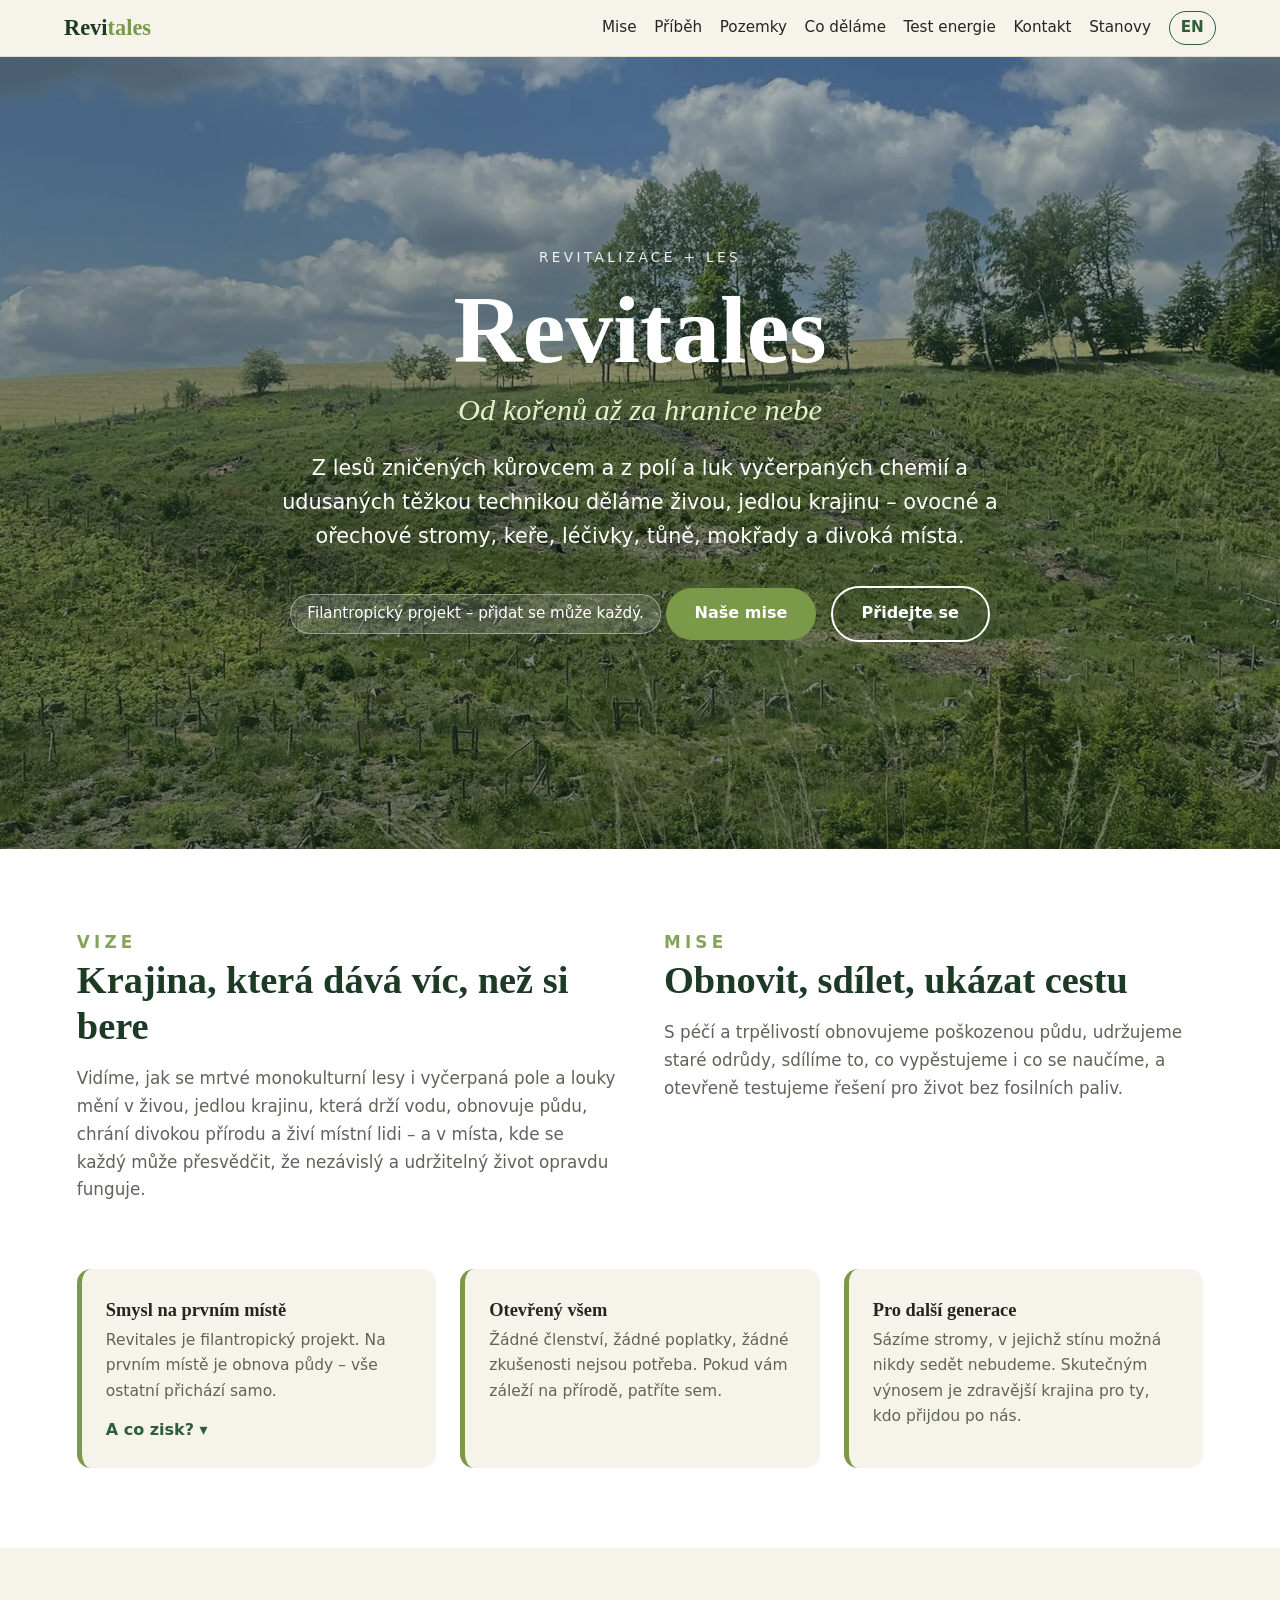
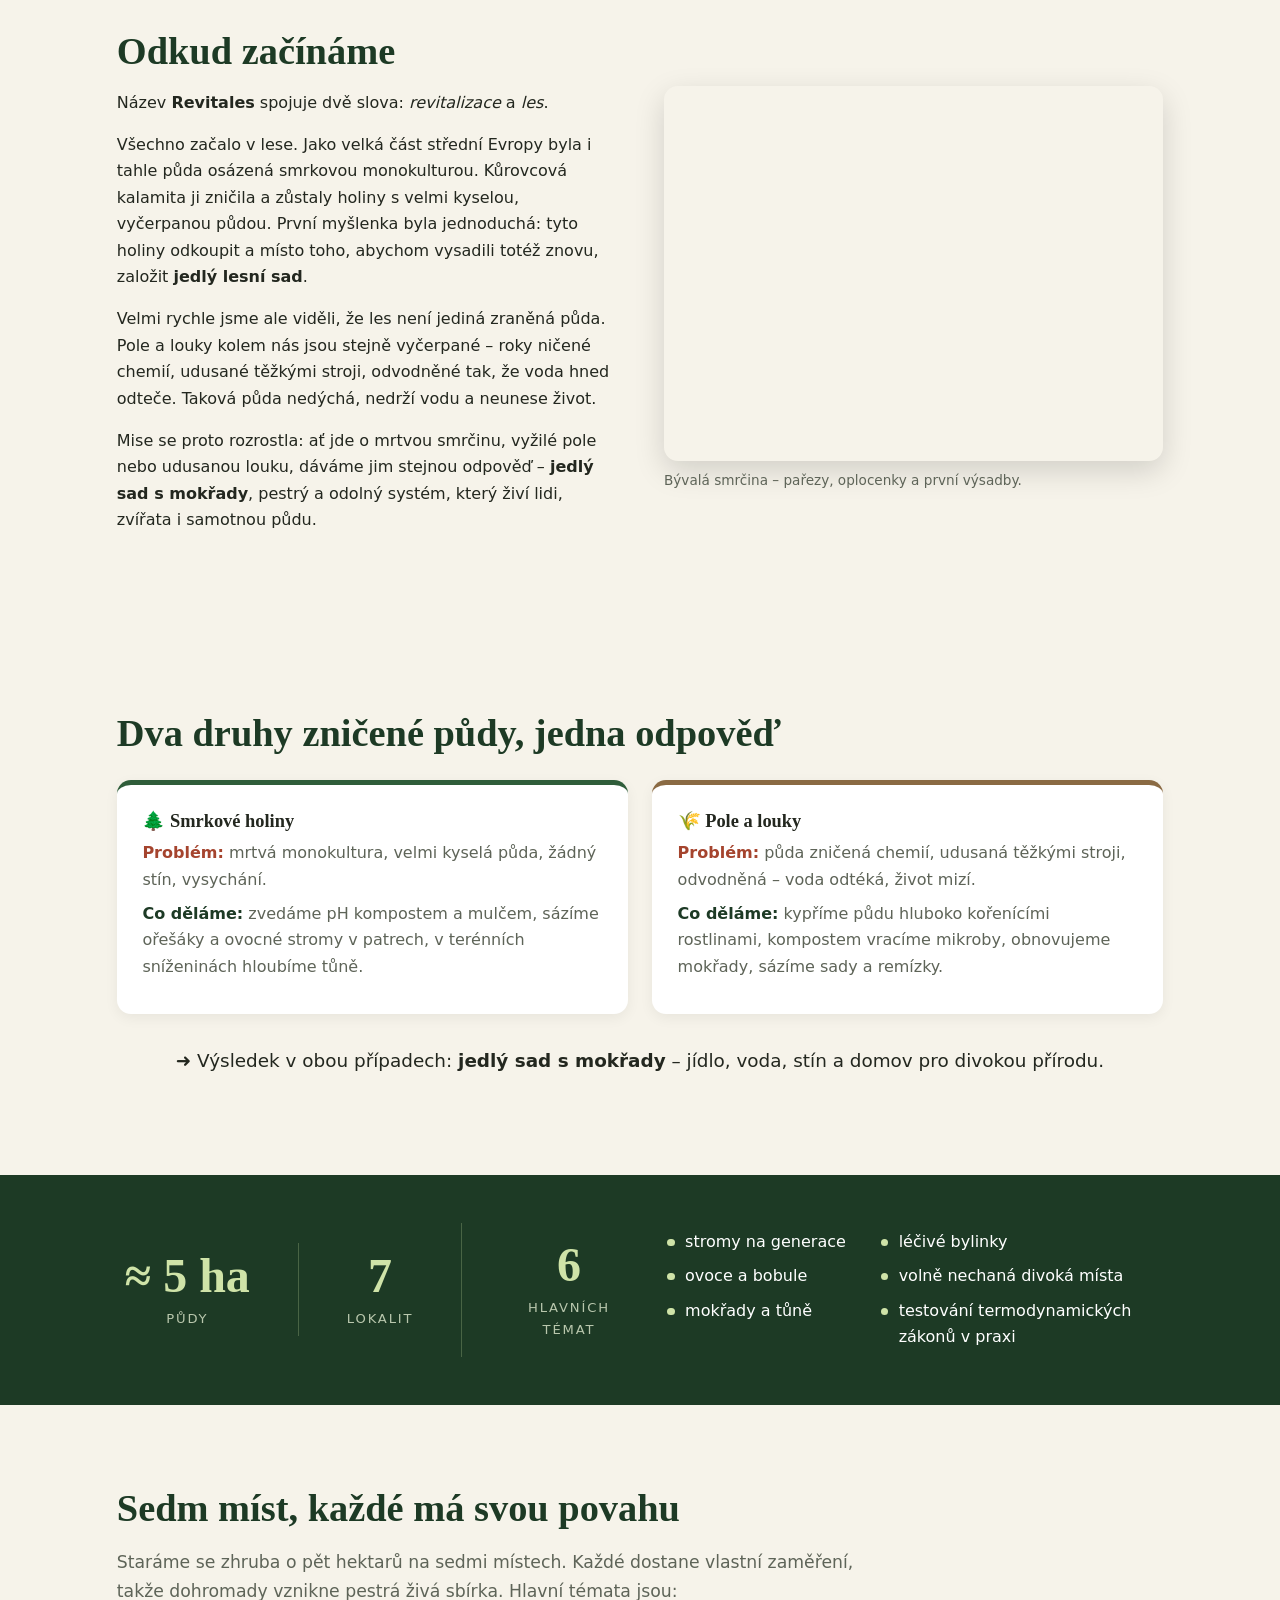
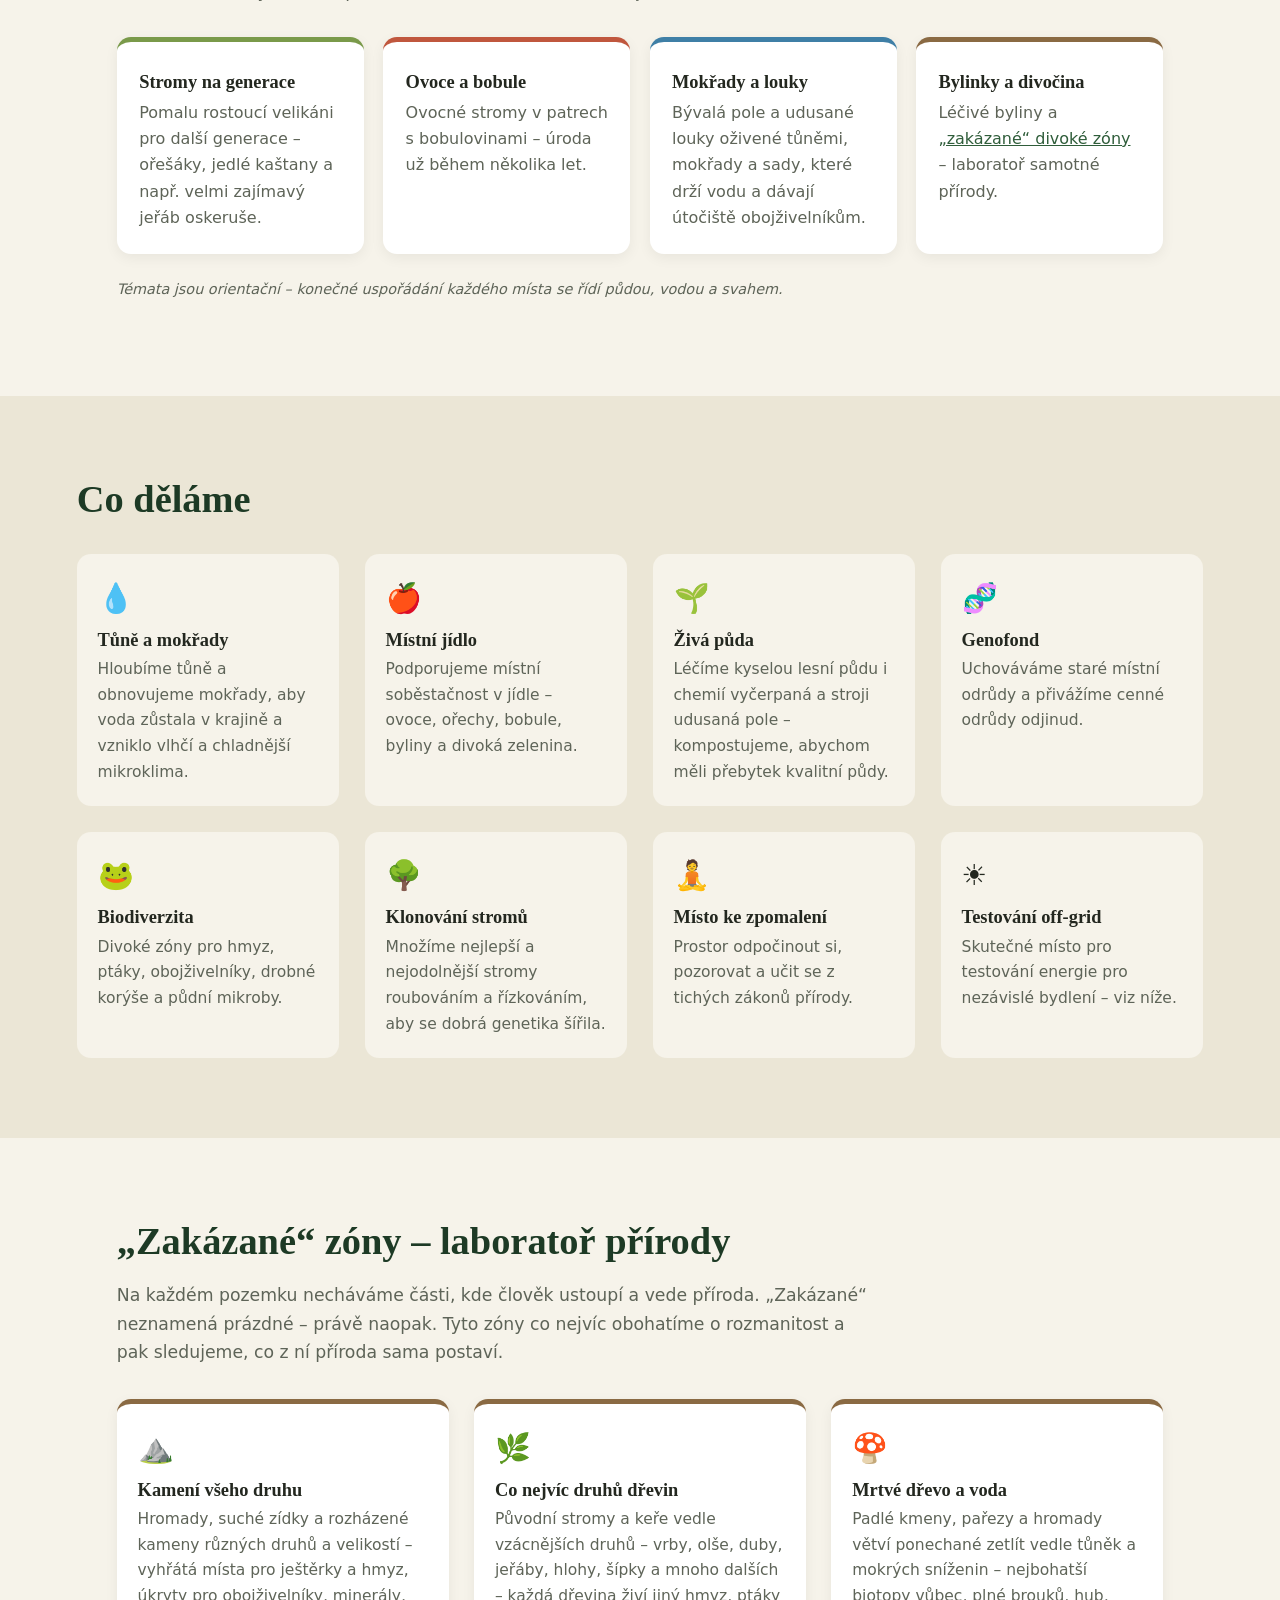
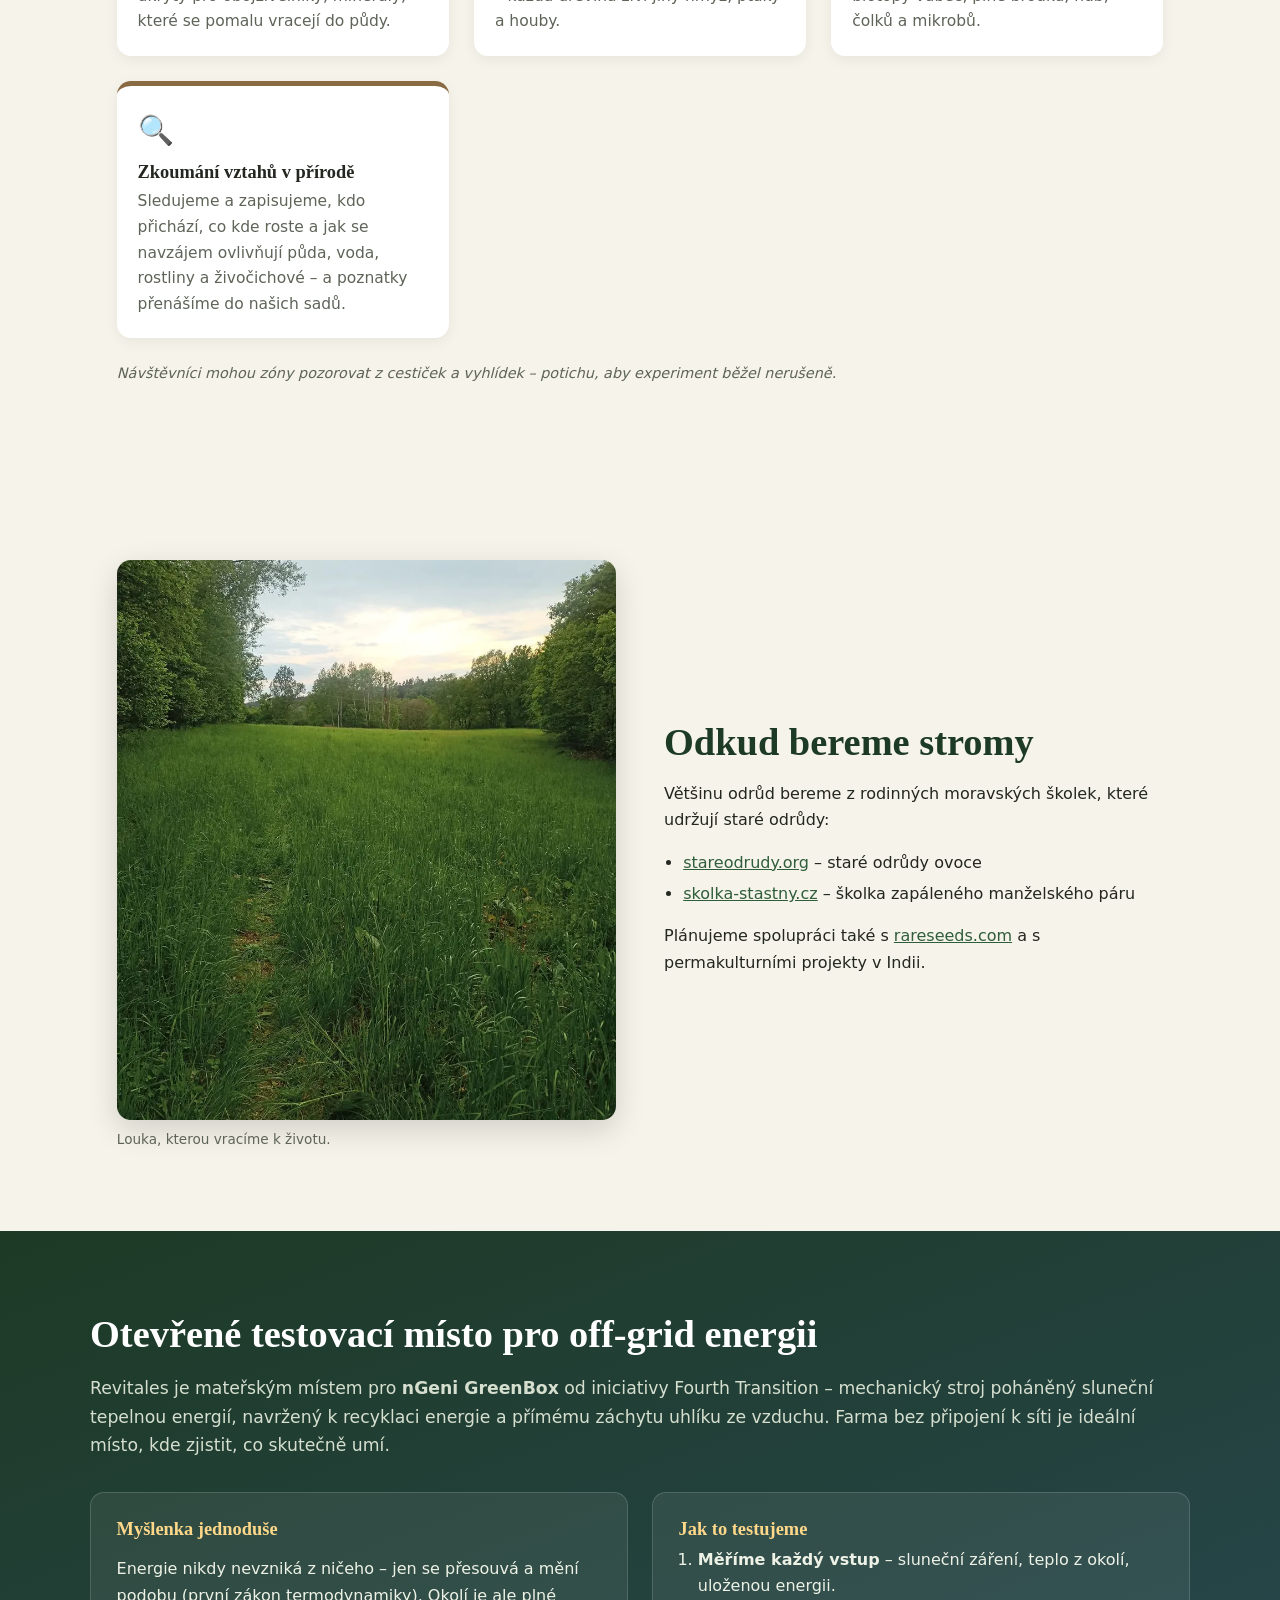
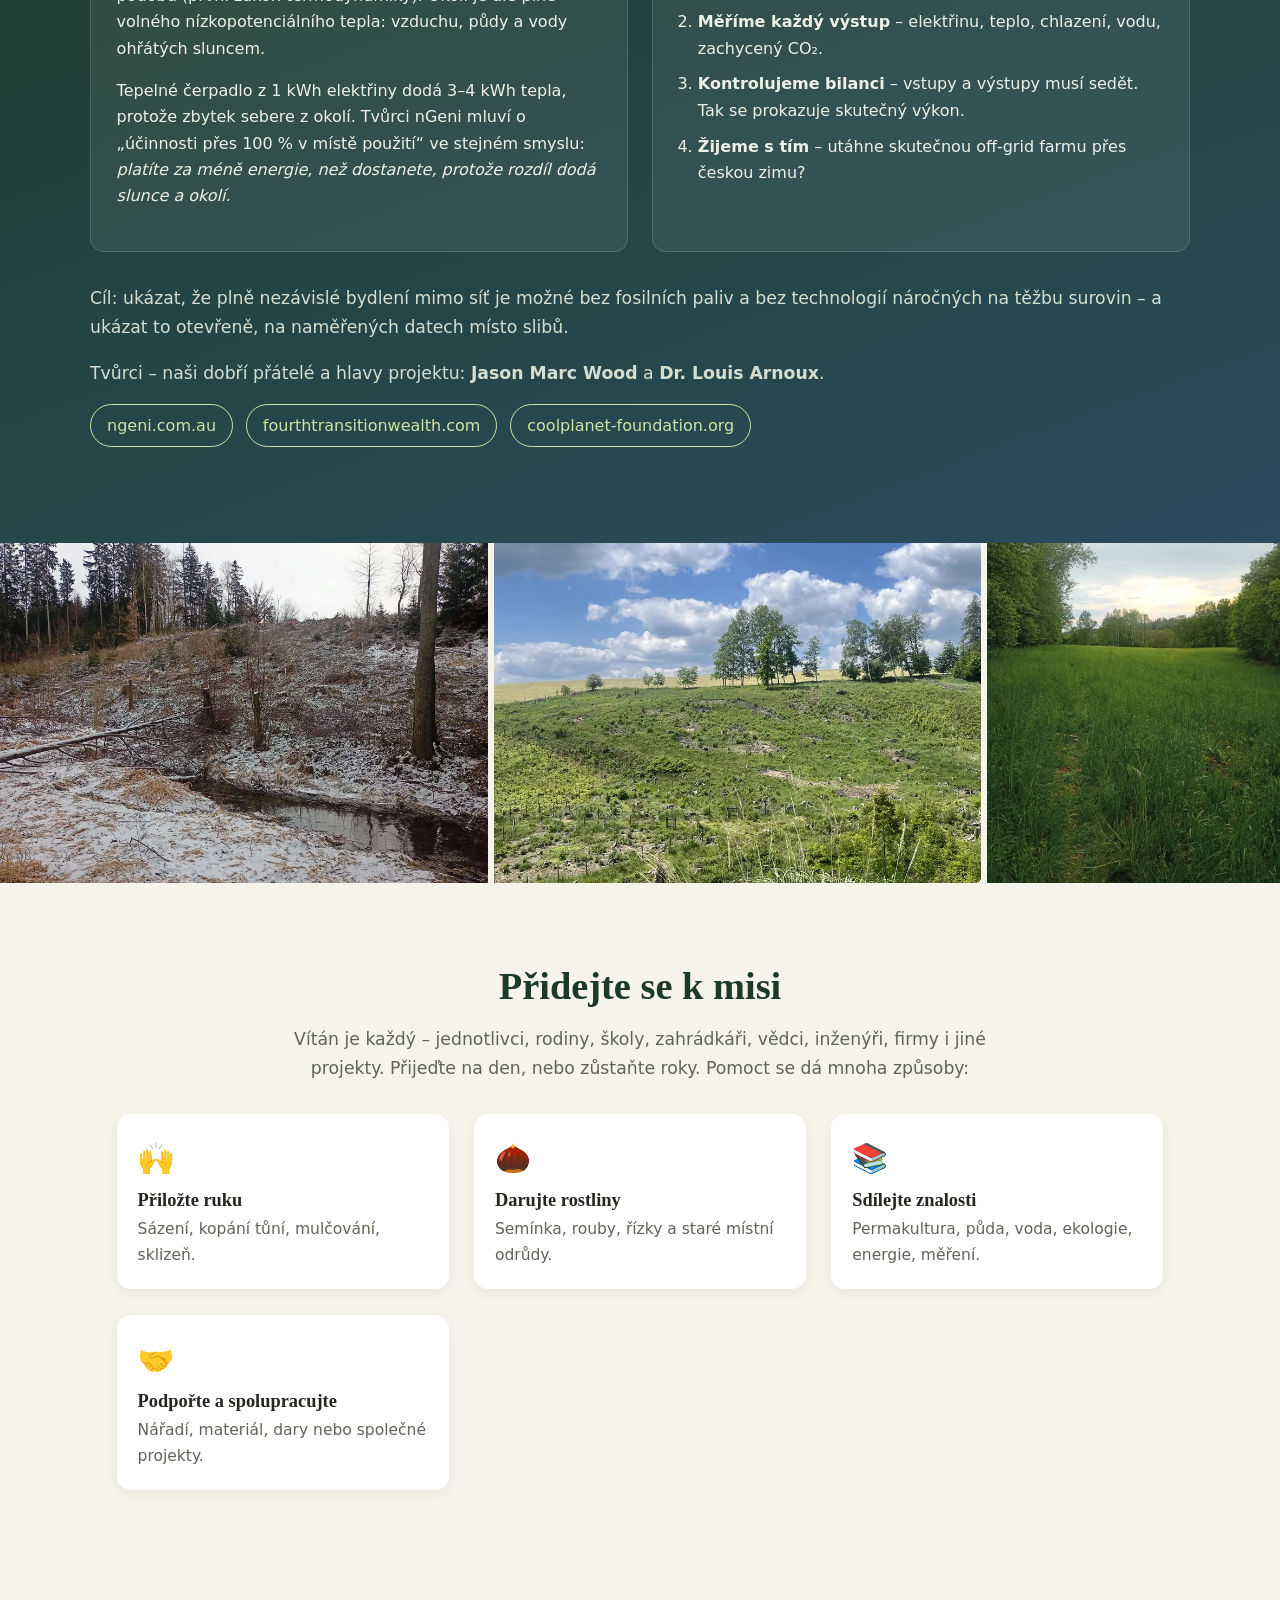
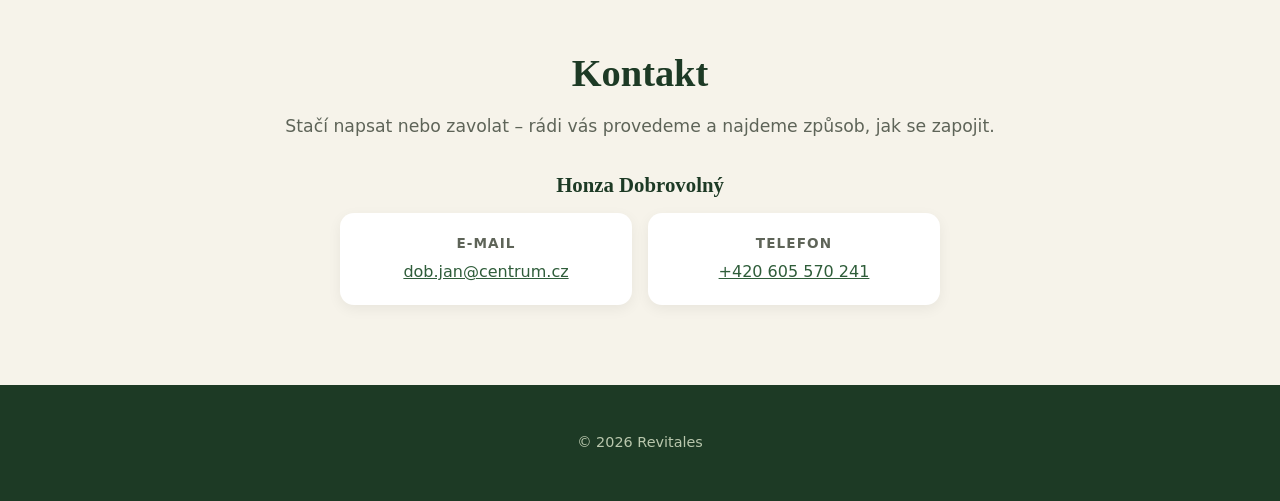
==== index.html @ 7eda961d "Facebook preview: title without 'a sad', new share image with logo, kicker, name and slogan Co-Autho" ====
<!DOCTYPE html>
<html lang="cs">
<head>
  <meta charset="utf-8">
  <meta name="viewport" content="width=device-width, initial-scale=1">
  <title>Revitales – jedlý les a sad s mokřady místo kůrovcových holin</title>
  <meta name="description" content="Filantropický projekt Revitales mění kůrovcové holiny a vyčerpaná pole v jedlý les: ovocné a ořechové stromy, tůně, mokřady a divoká příroda. Přidejte se.">
  <link rel="canonical" href="https://revitales.cz/">
  <link rel="alternate" hreflang="cs" href="https://revitales.cz/">
  <link rel="alternate" hreflang="en" href="https://revitales.cz/en/">
  <link rel="alternate" hreflang="x-default" href="https://revitales.cz/">
  <meta name="theme-color" content="#1d3a25">
  <meta name="author" content="Honza Dobrovolný">

  <meta property="og:type" content="website">
  <meta property="og:site_name" content="Revitales">
  <meta property="og:title" content="Revitales – jedlý les s mokřady místo kůrovcových holin">
  <meta property="og:description" content="Filantropický projekt Revitales mění kůrovcové holiny a vyčerpaná pole v jedlý les: ovocné a ořechové stromy, tůně, mokřady a divoká příroda. Přidejte se.">
  <meta property="og:url" content="https://revitales.cz/">
  <meta property="og:image" content="https://revitales.cz/images/og-revitales-cs.jpg">
  <meta property="og:image:width" content="1200">
  <meta property="og:image:height" content="630">
  <meta property="og:image:alt" content="Logo ReviTales a nápis Revitalizace + Les, Revitales – Od kořenů až za hranice nebe, na fotce kůrovcové holiny s prvními výsadbami">
  <meta property="og:locale" content="cs_CZ">
  <meta property="og:locale:alternate" content="en_GB">
  <meta name="twitter:card" content="summary_large_image">

  <link rel="icon" href="favicon.ico" sizes="48x48">
  <link rel="icon" href="favicon.svg" type="image/svg+xml">
  <link rel="apple-touch-icon" href="apple-touch-icon.png">
  <link rel="manifest" href="site.webmanifest">
  <link rel="preload" as="image" type="image/webp" href="images/clearcut-slope.webp" media="(min-width: 801px)" fetchpriority="high">
  <link rel="preload" as="image" type="image/webp" href="images/clearcut-slope-900.webp" media="(max-width: 800px)" fetchpriority="high">
  <link rel="stylesheet" href="style.css">
  <script type="application/ld+json">
{
  "@context": "https://schema.org",
  "@graph": [
    {
      "@type": "Organization",
      "@id": "https://revitales.cz/#organization",
      "name": "Revitales",
      "url": "https://revitales.cz/",
      "email": "dob.jan@centrum.cz",
      "telephone": "+420605570241",
      "image": "https://revitales.cz/images/og-revitales.jpg",
      "founder": {
        "@type": "Person",
        "name": "Honza Dobrovolný"
      },
      "areaServed": {
        "@type": "Country",
        "name": "Czechia"
      },
      "slogan": "Od kořenů až za hranice nebe",
      "description": "Filantropický projekt, který mění kůrovcové holiny a chemií vyčerpaná, utužená pole a louky v jedlý les a sady s tůněmi a mokřady na 7 místech o rozloze zhruba 5 ha.",
      "knowsAbout": [
        "jedlý les",
        "lesní zahrada",
        "permakultura",
        "obnova lesa po kůrovci",
        "kůrovcová holina",
        "obnova vyčerpané půdy",
        "tůně a mokřady",
        "zadržování vody v krajině",
        "staré odrůdy ovocných stromů",
        "oskeruše",
        "biodiverzita",
        "udržitelnost",
        "off-grid energie"
      ]
    },
    {
      "@type": "WebSite",
      "@id": "https://revitales.cz/#website",
      "url": "https://revitales.cz/",
      "name": "Revitales",
      "inLanguage": [
        "cs",
        "en"
      ],
      "publisher": {
        "@id": "https://revitales.cz/#organization"
      }
    },
    {
      "@type": "WebPage",
      "@id": "https://revitales.cz/#webpage",
      "url": "https://revitales.cz/",
      "name": "Revitales – jedlý les a sad s mokřady místo kůrovcových holin",
      "description": "Filantropický projekt Revitales mění kůrovcové holiny a vyčerpaná pole v jedlý les: ovocné a ořechové stromy, tůně, mokřady a divoká příroda. Přidejte se.",
      "inLanguage": "cs",
      "isPartOf": {
        "@id": "https://revitales.cz/#website"
      },
      "about": {
        "@id": "https://revitales.cz/#organization"
      },
      "primaryImageOfPage": {
        "@type": "ImageObject",
        "url": "https://revitales.cz/images/og-revitales.jpg",
        "width": 1200,
        "height": 630
      }
    }
  ]
}
  </script>
</head>
<body>

<header class="nav">
  <a href="#top" class="logo">Revi<span>tales</span></a>
  <nav>
    <a href="#mission">Mise</a>
    <a href="#story">Příběh</a>
    <a href="#sites">Pozemky</a>
    <a href="#work">Co děláme</a>
    <a href="#ngeni">Test energie</a>
    <a href="#contact">Kontakt</a>
    <a href="stanovy.html">Stanovy</a>
    <a id="lang" href="en/" hreflang="en" lang="en" title="English version">EN</a>
  </nav>
</header>
<main>

<!-- HERO -->
<section class="hero" id="top">
  <div class="hero-inner">
    <p class="kicker">Revitalizace + Les</p>
    <h1>Revitales</h1>
    <p class="slogan">Od kořenů až za hranice nebe</p>
    <p class="lead">
      Z lesů zničených kůrovcem a z polí a luk vyčerpaných chemií a udusaných těžkou technikou děláme živou, jedlou krajinu – ovocné a ořechové stromy, keře, léčivky, tůně, mokřady a divoká místa.
    </p>
    <p class="badge">Filantropický projekt – přidat se může každý.</p>
    <a href="#mission" class="btn">Naše mise</a>
    <a href="#join" class="btn btn-outline">Přidejte se</a>
  </div>
</section>

<!-- MISSION -->
<section id="mission" class="mission">
  <div class="mission-inner">
    <div class="mv">
      <p class="kicker">Vize</p>
      <h2>Krajina, která dává víc, než si bere</h2>
      <p>
        Vidíme, jak se mrtvé monokulturní lesy i vyčerpaná pole a louky mění v živou, jedlou krajinu, která drží vodu, obnovuje půdu, chrání divokou přírodu a živí místní lidi – a v místa, kde se každý může přesvědčit, že nezávislý a udržitelný život opravdu funguje.
      </p>
    </div>
    <div class="mv">
      <p class="kicker">Mise</p>
      <h2>Obnovit, sdílet, ukázat cestu</h2>
      <p>
        S péčí a trpělivostí obnovujeme poškozenou půdu, udržujeme staré odrůdy, sdílíme to, co vypěstujeme i co se naučíme, a otevřeně testujeme řešení pro život bez fosilních paliv.
      </p>
    </div>
  </div>
  <div class="mission-values">
    <div>
      <h3>Smysl na prvním místě</h3>
      <p>Revitales je filantropický projekt. Na prvním místě je obnova půdy – vše ostatní přichází samo.</p>
      <details class="more">
        <summary>A co zisk?</summary>
        <p>Zisk není cílem – je druhotným, logickým výsledkem. Když se zničená půda uzdraví, vznikne dokonalé místo pro život obklopené přirozeně rostoucími plody, s čistou vodou a živou půdou. A je to místo, kde je každý vítán, aby si užil přírodu v její přirozenosti a harmonii.</p>
      </details>
    </div>
    <div>
      <h3>Otevřený všem</h3>
      <p>Žádné členství, žádné poplatky, žádné zkušenosti nejsou potřeba. Pokud vám záleží na přírodě, patříte sem.</p>
    </div>
    <div>
      <h3>Pro další generace</h3>
      <p>Sázíme stromy, v jejichž stínu možná nikdy sedět nebudeme. Skutečným výnosem je zdravější krajina pro ty, kdo přijdou po nás.</p>
    </div>
  </div>
</section>

<!-- STORY -->
<section id="story" class="section split">
  <div>
    <h2>Odkud začínáme</h2>
    <p>
      Název <strong>Revitales</strong> spojuje dvě slova: <em>revitalizace</em> a <em>les</em>.
    </p>
    <p>
      Všechno začalo v lese. Jako velká část střední Evropy byla i tahle půda osázená smrkovou monokulturou. Kůrovcová kalamita ji zničila a zůstaly holiny s velmi kyselou, vyčerpanou půdou. První myšlenka byla jednoduchá: tyto holiny odkoupit a místo toho, abychom vysadili totéž znovu, založit <strong>jedlý lesní sad</strong>.
    </p>
    <p>
      Velmi rychle jsme ale viděli, že les není jediná zraněná půda. Pole a louky kolem nás jsou stejně vyčerpané – roky ničené chemií, udusané těžkými stroji, odvodněné tak, že voda hned odteče. Taková půda nedýchá, nedrží vodu a neunese život.
    </p>
    <p>
      Mise se proto rozrostla: ať jde o mrtvou smrčinu, vyžilé pole nebo udusanou louku, dáváme jim stejnou odpověď – <strong>jedlý sad s mokřady</strong>, pestrý a odolný systém, který živí lidi, zvířata i samotnou půdu.
    </p>
  </div>
  <figure>
    <picture><source type="image/webp" srcset="images/clearcut-slope-900.webp 900w, images/clearcut-slope.webp 1800w" sizes="(max-width: 800px) 100vw, 50vw"><img src="images/clearcut-slope.jpg" width="1800" height="1350" alt="Kůrovcová holina po smrkové monokultuře s pařezy, oplocenkami a prvními výsadbami budoucího jedlého lesa" loading="lazy" decoding="async"></picture>
    <figcaption>Bývalá smrčina – pařezy, oplocenky a první výsadby.</figcaption>
  </figure>
</section>

<!-- TWO KINDS OF DAMAGED LAND -->
<section class="section landtypes">
  <h2>Dva druhy zničené půdy, jedna odpověď</h2>
  <div class="compare">
    <div class="land">
      <h3>🌲 Smrkové holiny</h3>
      <p class="problem"><b>Problém:</b> mrtvá monokultura, velmi kyselá půda, žádný stín, vysychání.</p>
      <p><b>Co děláme:</b> zvedáme pH kompostem a mulčem, sázíme ořešáky a ovocné stromy v patrech, v terénních sníženinách hloubíme tůně.</p>
    </div>
    <div class="land">
      <h3>🌾 Pole a louky</h3>
      <p class="problem"><b>Problém:</b> půda zničená chemií, udusaná těžkými stroji, odvodněná – voda odtéká, život mizí.</p>
      <p><b>Co děláme:</b> kypříme půdu hluboko kořenícími rostlinami, kompostem vracíme mikroby, obnovujeme mokřady, sázíme sady a remízky.</p>
    </div>
  </div>
  <p class="result">
    ➜ Výsledek v obou případech: <strong>jedlý sad s mokřady</strong> – jídlo, voda, stín a domov pro divokou přírodu.
  </p>
</section>

<!-- NUMBERS -->
<section class="stats">
  <div><b>≈ 5 ha</b>půdy</div>
  <div><b>7</b>lokalit</div>
  <div class="themes-stat"><div><b>6</b>hlavních témat</div><ul class="themes"><li>stromy na generace</li><li>ovoce a bobule</li><li>mokřady a tůně</li><li>léčivé bylinky</li><li>volně nechaná divoká místa</li><li>testování termodynamických zákonů v praxi</li></ul></div>
</section>

<!-- SITES -->
<section id="sites" class="section">
  <h2>Sedm míst, každé má svou povahu</h2>
  <p class="intro">
    Staráme se zhruba o pět hektarů na sedmi místech. Každé dostane vlastní zaměření, takže dohromady vznikne pestrá živá sbírka. Hlavní témata jsou:
  </p>
  <div class="cards">
    <article class="card">
      <h3>Stromy na generace</h3>
      <p>Pomalu rostoucí velikáni pro další generace – ořešáky, jedlé kaštany a např. velmi zajímavý jeřáb oskeruše.</p>
    </article>
    <article class="card">
      <h3>Ovoce a bobule</h3>
      <p>Ovocné stromy v patrech s bobulovinami – úroda už během několika let.</p>
    </article>
    <article class="card">
      <h3>Mokřady a louky</h3>
      <p>Bývalá pole a udusané louky oživené tůněmi, mokřady a sady, které drží vodu a dávají útočiště obojživelníkům.</p>
    </article>
    <article class="card">
      <h3>Bylinky a divočina</h3>
      <p>Léčivé byliny a <a href="#wild">„zakázané“ divoké zóny</a> – laboratoř samotné přírody.</p>
    </article>
  </div>
  <p class="note">Témata jsou orientační – konečné uspořádání každého místa se řídí půdou, vodou a svahem.</p>
</section>

<!-- WORK -->
<section id="work" class="section alt">
  <h2>Co děláme</h2>
  <div class="grid">
    <div class="item"><i>💧</i><h3>Tůně a mokřady</h3><p>Hloubíme tůně a obnovujeme mokřady, aby voda zůstala v krajině a vzniklo vlhčí a chladnější mikroklima.</p></div>
    <div class="item"><i>🍎</i><h3>Místní jídlo</h3><p>Podporujeme místní soběstačnost v jídle – ovoce, ořechy, bobule, byliny a divoká zelenina.</p></div>
    <div class="item"><i>🌱</i><h3>Živá půda</h3><p>Léčíme kyselou lesní půdu i chemií vyčerpaná a stroji udusaná pole – kompostujeme, abychom měli přebytek kvalitní půdy.</p></div>
    <div class="item"><i>🧬</i><h3>Genofond</h3><p>Uchováváme staré místní odrůdy a přivážíme cenné odrůdy odjinud.</p></div>
    <div class="item"><i>🐸</i><h3>Biodiverzita</h3><p>Divoké zóny pro hmyz, ptáky, obojživelníky, drobné korýše a půdní mikroby.</p></div>
    <div class="item"><i>🌳</i><h3>Klonování stromů</h3><p>Množíme nejlepší a nejodolnější stromy roubováním a řízkováním, aby se dobrá genetika šířila.</p></div>
    <div class="item"><i>🧘</i><h3>Místo ke zpomalení</h3><p>Prostor odpočinout si, pozorovat a učit se z tichých zákonů přírody.</p></div>
    <div class="item"><i>☀️</i><h3>Testování off-grid</h3><p>Skutečné místo pro testování energie pro nezávislé bydlení – viz níže.</p></div>
  </div>
</section>

<!-- WILD ZONES -->
<section id="wild" class="section wild">
  <h2>„Zakázané“ zóny – laboratoř přírody</h2>
  <p class="intro">
    Na každém pozemku necháváme části, kde člověk ustoupí a vede příroda. „Zakázané“ neznamená prázdné – právě naopak. Tyto zóny co nejvíc obohatíme o rozmanitost a pak sledujeme, co z ní příroda sama postaví.
  </p>
  <div class="grid">
    <div class="item"><i>⛰️</i><h3>Kamení všeho druhu</h3><p>Hromady, suché zídky a rozházené kameny různých druhů a velikostí – vyhřátá místa pro ještěrky a hmyz, úkryty pro obojživelníky, minerály, které se pomalu vracejí do půdy.</p></div>
    <div class="item"><i>🌿</i><h3>Co nejvíc druhů dřevin</h3><p>Původní stromy a keře vedle vzácnějších druhů – vrby, olše, duby, jeřáby, hlohy, šípky a mnoho dalších – každá dřevina živí jiný hmyz, ptáky a houby.</p></div>
    <div class="item"><i>🍄</i><h3>Mrtvé dřevo a voda</h3><p>Padlé kmeny, pařezy a hromady větví ponechané zetlít vedle tůněk a mokrých sníženin – nejbohatší biotopy vůbec, plné brouků, hub, čolků a mikrobů.</p></div>
    <div class="item"><i>🔍</i><h3>Zkoumání vztahů v přírodě</h3><p>Sledujeme a zapisujeme, kdo přichází, co kde roste a jak se navzájem ovlivňují půda, voda, rostliny a živočichové – a poznatky přenášíme do našich sadů.</p></div>
  </div>
  <p class="note">Návštěvníci mohou zóny pozorovat z cestiček a vyhlídek – potichu, aby experiment běžel nerušeně.</p>
</section>

<!-- VARIETIES -->
<section class="section split reverse">
  <figure>
    <picture><source type="image/webp" srcset="images/meadow-900.webp 900w, images/meadow.webp 1350w" sizes="(max-width: 800px) 100vw, 50vw"><img src="images/meadow.jpg" width="1350" height="1800" alt="Jarní louka mezi stromořadími, kterou Revitales vrací k životu" loading="lazy" decoding="async"></picture>
    <figcaption>Louka, kterou vracíme k životu.</figcaption>
  </figure>
  <div>
    <h2>Odkud bereme stromy</h2>
    <p>
      Většinu odrůd bereme z rodinných moravských školek, které udržují staré odrůdy:
    </p>
    <ul class="links">
      <li><a href="https://www.stareodrudy.org" target="_blank" rel="noopener">stareodrudy.org</a> – staré odrůdy ovoce</li>
      <li><a href="https://www.skolka-stastny.cz" target="_blank" rel="noopener">skolka-stastny.cz</a> – školka zapáleného manželského páru</li>
    </ul>
    <p>Plánujeme spolupráci také s
      <a href="https://www.rareseeds.com" target="_blank" rel="noopener">rareseeds.com</a> a s permakulturními projekty v Indii.
    </p>
  </div>
</section>

<!-- NGENI -->
<section id="ngeni" class="section ngeni">
  <h2>Otevřené testovací místo pro off-grid energii</h2>
  <p class="intro">
    Revitales je mateřským místem pro <strong>nGeni GreenBox</strong> od iniciativy Fourth Transition – mechanický stroj poháněný sluneční tepelnou energií, navržený k recyklaci energie a přímému záchytu uhlíku ze vzduchu. Farma bez připojení k síti je ideální místo, kde zjistit, co skutečně umí.
  </p>

  <div class="thermo">
    <div class="box">
      <h3>Myšlenka jednoduše</h3>
      <p>
        Energie nikdy nevzniká z ničeho – jen se přesouvá a mění podobu (první zákon termodynamiky). Okolí je ale plné volného nízkopotenciálního tepla: vzduchu, půdy a vody ohřátých sluncem.
      </p>
      <p>
        Tepelné čerpadlo z 1 kWh elektřiny dodá 3–4 kWh tepla, protože zbytek sebere z okolí. Tvůrci nGeni mluví o „účinnosti přes 100 % v místě použití“ ve stejném smyslu: <em>platíte za méně energie, než dostanete, protože rozdíl dodá slunce a okolí.</em>
      </p>
    </div>
    <div class="box">
      <h3>Jak to testujeme</h3>
      <ol>
        <li><b>Měříme každý vstup</b> – sluneční záření, teplo z okolí, uloženou energii.</li>
        <li><b>Měříme každý výstup</b> – elektřinu, teplo, chlazení, vodu, zachycený CO₂.</li>
        <li><b>Kontrolujeme bilanci</b> – vstupy a výstupy musí sedět. Tak se prokazuje skutečný výkon.</li>
        <li><b>Žijeme s tím</b> – utáhne skutečnou off-grid farmu přes českou zimu?</li>
      </ol>
    </div>
  </div>

  <p class="intro">
    Cíl: ukázat, že plně nezávislé bydlení mimo síť je možné bez fosilních paliv a bez technologií náročných na těžbu surovin – a ukázat to otevřeně, na naměřených datech místo slibů.
  </p>
  <p class="intro">Tvůrci – naši dobří přátelé a hlavy projektu: <strong>Jason Marc Wood</strong> a <strong>Dr. Louis Arnoux</strong>.</p>
  <ul class="pills">
    <li><a href="https://ngeni.com.au" target="_blank" rel="noopener">ngeni.com.au</a></li>
    <li><a href="https://www.fourthtransitionwealth.com" target="_blank" rel="noopener">fourthtransitionwealth.com</a></li>
    <li><a href="https://coolplanet-foundation.org" target="_blank" rel="noopener">coolplanet-foundation.org</a></li>
  </ul>
</section>

<!-- GALLERY -->
<section class="gallery">
  <picture><source type="image/webp" srcset="images/winter-stream-900.webp 900w, images/winter-stream.webp 1800w" sizes="(max-width: 800px) 100vw, 40vw"><img src="images/winter-stream.jpg" width="1800" height="1350" alt="Potok pod svahem kůrovcové holiny v zimě" loading="lazy" decoding="async"></picture>
  <picture><source type="image/webp" srcset="images/clearcut-slope-900.webp 900w, images/clearcut-slope.webp 1800w" sizes="(max-width: 800px) 100vw, 40vw"><img src="images/clearcut-slope.jpg" width="1800" height="1350" alt="Svah bývalé smrčiny v létě – místo pro jedlý les" loading="lazy" decoding="async"></picture>
  <picture><source type="image/webp" srcset="images/meadow-900.webp 900w, images/meadow.webp 1350w" sizes="(max-width: 800px) 100vw, 40vw"><img src="images/meadow.jpg" width="1350" height="1800" alt="Rozkvetlá louka na jaře" loading="lazy" decoding="async"></picture>
</section>

<!-- CONTACT -->
<section id="join" class="section join">
  <h2>Přidejte se k misi</h2>
  <p class="intro">
    Vítán je každý – jednotlivci, rodiny, školy, zahrádkáři, vědci, inženýři, firmy i jiné projekty. Přijeďte na den, nebo zůstaňte roky. Pomoct se dá mnoha způsoby:
  </p>
  <div class="grid">
    <div class="item"><i>🙌</i><h3>Přiložte ruku</h3><p>Sázení, kopání tůní, mulčování, sklizeň.</p></div>
    <div class="item"><i>🌰</i><h3>Darujte rostliny</h3><p>Semínka, rouby, řízky a staré místní odrůdy.</p></div>
    <div class="item"><i>📚</i><h3>Sdílejte znalosti</h3><p>Permakultura, půda, voda, ekologie, energie, měření.</p></div>
    <div class="item"><i>🤝</i><h3>Podpořte a spolupracujte</h3><p>Nářadí, materiál, dary nebo společné projekty.</p></div>
  </div>
</section>

<section id="contact" class="section contact">
  <h2>Kontakt</h2>
  <p class="intro">
    Stačí napsat nebo zavolat – rádi vás provedeme a najdeme způsob, jak se zapojit.
  </p>
  <p style="font: 700 1.3rem Georgia, serif; color: var(--green-dark); margin: 0 0 1rem;">Honza Dobrovolný</p>
  <div class="contact-grid">
    <div><b>E-mail</b><a href="mailto:dob.jan@centrum.cz">dob.jan@centrum.cz</a></div>
    <div><b>Telefon</b><a href="tel:+420605570241">+420 605 570 241</a></div>
  </div>
</section>

</main>
<footer>
  <p>© 2026 Revitales</p>
</footer>

</body>
</html>
---- style.css ----
:root {
  --green: #2f5d3a;
  --green-dark: #1d3a25;
  --moss: #7a9a4a;
  --earth: #8a6a43;
  --cream: #f6f3ea;
  --ink: #23271f;
  --muted: #5e6458;
  --radius: 14px;
}

* { box-sizing: border-box; }
html { scroll-behavior: smooth; scroll-padding-top: 4.5rem; }
body {
  margin: 0;
  font-family: system-ui, -apple-system, "Segoe UI", Roboto, sans-serif;
  color: var(--ink);
  background: var(--cream);
  line-height: 1.65;
}
img { max-width: 100%; height: auto; display: block; }
a { color: var(--green); }
:focus-visible { outline: 3px solid var(--moss); outline-offset: 3px; }
@media (prefers-reduced-motion: reduce) { html { scroll-behavior: auto; } }
h1, h2, h3 { font-family: Georgia, "Times New Roman", serif; line-height: 1.2; }
h2 { font-size: clamp(1.7rem, 3vw, 2.4rem); margin: 0 0 1rem; color: var(--green-dark); }
h3 { margin: .4rem 0 .4rem; font-size: 1.15rem; }

/* language switch */
html[lang="en"] .cs, html[lang="cs"] .en { display: none; }

/* nav */
.nav {
  position: sticky; top: 0; z-index: 10;
  display: flex; justify-content: space-between; align-items: center; flex-wrap: wrap;
  gap: .5rem; padding: .7rem 5vw;
  background: rgba(246, 243, 234, .94); backdrop-filter: blur(6px);
  border-bottom: 1px solid #e3ddcc;
}
.logo { font: 700 1.4rem Georgia, serif; text-decoration: none; color: var(--green-dark); }
.logo span { color: var(--moss); }
.nav nav { display: flex; gap: 1.1rem; align-items: center; flex-wrap: wrap; }
.nav nav a { text-decoration: none; color: var(--ink); font-size: .95rem; }
.nav nav a:hover { color: var(--green); }
#lang {
  border: 1px solid var(--green); background: none; color: var(--green);
  border-radius: 999px; padding: .2rem .7rem; cursor: pointer; font-weight: 600;
}
#lang:hover { background: var(--green); color: #fff; }

/* hero */
.hero {
  min-height: 88vh; display: grid; place-items: center; text-align: center;
  padding: 4rem 6vw; color: #fff;
  background:
    linear-gradient(rgba(20, 35, 22, .35), rgba(20, 35, 22, .6)),
    url("images/clearcut-slope.jpg") center / cover no-repeat;
  background:
    linear-gradient(rgba(20, 35, 22, .35), rgba(20, 35, 22, .6)),
    image-set(url("images/clearcut-slope.webp") type("image/webp"), url("images/clearcut-slope.jpg") type("image/jpeg")) center / cover no-repeat;
}
@media (max-width: 800px) {
  .hero {
    background:
      linear-gradient(rgba(20, 35, 22, .35), rgba(20, 35, 22, .6)),
      image-set(url("images/clearcut-slope-900.webp") type("image/webp"), url("images/clearcut-slope.jpg") type("image/jpeg")) center / cover no-repeat;
  }
}
.hero-inner { max-width: 760px; }
.kicker { letter-spacing: .25em; text-transform: uppercase; font-size: .85rem; opacity: .9; margin: 0; }
.hero h1 { font-size: clamp(3rem, 9vw, 6rem); margin: .2rem 0 .6rem; }
.slogan { font: italic clamp(1.3rem, 3vw, 1.9rem) Georgia, serif; color: #e4f0c8; margin: -.2rem 0 1.4rem; }
.lead { font-size: clamp(1.05rem, 2vw, 1.3rem); margin: 0 0 2rem; }
.btn {
  display: inline-block; padding: .8rem 1.8rem; border-radius: 999px;
  background: var(--moss); color: #fff; text-decoration: none; font-weight: 600;
}
.btn:hover { background: var(--green); }
.btn-outline { background: transparent; border: 2px solid #fff; margin-left: .6rem; }
.btn-outline:hover { background: #fff; color: var(--green-dark); }
.badge {
  display: inline-block; margin: 0 0 1.6rem; padding: .4rem 1rem; border-radius: 999px;
  background: rgba(255,255,255,.15); border: 1px solid rgba(255,255,255,.4); font-size: .95rem;
}

/* mission */
.mission { background: #fff; padding: 5rem 6vw; }
.mission-inner, .mission-values { max-width: 1200px; margin: 0 auto; display: grid; grid-template-columns: 1fr 1fr; gap: 3rem; }
.mission .kicker { color: var(--moss); font-weight: 700; }
.mission p { color: var(--muted); font-size: 1.05rem; }
.mission-values { grid-template-columns: repeat(3, 1fr); gap: 1.5rem; margin-top: 3rem; }
.mission-values > div { background: var(--cream); border-radius: var(--radius); padding: 1.5rem; border-left: 5px solid var(--moss); }
.mission-values p { margin: 0; font-size: .97rem; }
.more { margin-top: .8rem; }
.more summary { cursor: pointer; color: var(--green); font-weight: 600; list-style: none; }
.more summary::-webkit-details-marker { display: none; }
.more summary::after { content: " ▾"; }
.more[open] summary::after { content: " ▴"; }
.more p { margin-top: .6rem; }
.landtypes { padding-top: 0; }
.compare { display: grid; grid-template-columns: 1fr 1fr; gap: 1.5rem; margin-top: 1.5rem; }
.land { background: #fff; border-radius: var(--radius); padding: 1.6rem; box-shadow: 0 4px 14px rgba(0,0,0,.06); border-top: 5px solid var(--green); }
.land:nth-child(2) { border-color: var(--earth); }
.land h3 { margin-top: 0; }
.land p { color: var(--muted); margin: .5rem 0; }
.land .problem b { color: #a5442e; }
.land p b { color: var(--green-dark); }
.result { text-align: center; font-size: 1.15rem; margin-top: 2rem; }
.wild .item { background: #fff; box-shadow: 0 4px 14px rgba(0,0,0,.06); border-top: 5px solid var(--earth); }
.join { text-align: center; }
.join .intro { margin: 0 auto; }
.join .item { background: #fff; text-align: left; box-shadow: 0 4px 14px rgba(0,0,0,.06); }

/* sections */
.section { padding: 5rem 6vw; max-width: 1200px; margin: 0 auto; }
.section.alt { max-width: none; background: #ebe6d6; }
.section.alt > * { max-width: 1200px; margin-left: auto; margin-right: auto; }
.intro { max-width: 760px; font-size: 1.08rem; color: var(--muted); }
.note { font-size: .9rem; color: var(--muted); font-style: italic; margin-top: 1.5rem; }

.split { display: grid; grid-template-columns: 1fr 1fr; gap: 3rem; align-items: center; }
.split figure { margin: 0; }
.split img { border-radius: var(--radius); box-shadow: 0 10px 30px rgba(0,0,0,.15); }
.split.reverse img { max-height: 560px; width: 100%; object-fit: cover; }
figcaption { font-size: .85rem; color: var(--muted); margin-top: .5rem; }

/* stats */
.stats {
  display: flex; justify-content: center; align-items: center;
  padding: 3rem 6vw; background: var(--green-dark); color: #fff; text-align: center;
}
.stats > div { padding: .4rem 3rem; color: #b9c7ad; font-size: .82rem; letter-spacing: .14em; text-transform: uppercase; }
.stats > div + div { border-left: 1px solid rgba(207, 227, 168, .25); }
.stats b { display: block; font: 700 3rem/1.1 Georgia, serif; color: #cfe3a8; letter-spacing: 0; text-transform: none; margin-bottom: .35rem; white-space: nowrap; }
.stats .themes-stat { display: flex; align-items: center; gap: 2.5rem; }
.stats .themes {
  display: grid; grid-template-columns: auto auto; grid-template-rows: repeat(3, auto); grid-auto-flow: column; gap: .5rem 2.2rem;
  margin: 0; padding: 0; list-style: none; text-align: left;
  color: #fff; font-size: 1rem; letter-spacing: 0; text-transform: none;
}
.stats .themes li { position: relative; padding-left: 1.1rem; }
.stats .themes li::before {
  content: ""; position: absolute; left: 0; top: .62em;
  width: .45rem; height: .45rem; border-radius: 50%; background: #cfe3a8;
}

/* cards */
.cards { display: grid; grid-template-columns: repeat(auto-fit, minmax(230px, 1fr)); gap: 1.2rem; margin-top: 2rem; }
.card {
  background: #fff; border-radius: var(--radius); padding: 1.4rem;
  border-top: 5px solid var(--moss); box-shadow: 0 4px 14px rgba(0,0,0,.06);
}
.card:nth-child(2) { border-color: #c0573e; }
.card:nth-child(3) { border-color: #3f7fa6; }
.card:nth-child(4) { border-color: var(--earth); }
.card p { margin: 0; color: var(--muted); }

/* work grid */
.grid { display: grid; grid-template-columns: repeat(auto-fit, minmax(250px, 1fr)); gap: 1.6rem; margin-top: 2rem; }
.item { background: var(--cream); border-radius: var(--radius); padding: 1.3rem; }
.item i { font-style: normal; font-size: 1.8rem; }
.item p { margin: 0; color: var(--muted); font-size: .97rem; }

.links { padding-left: 1.2rem; }
.links li { margin: .3rem 0; }

/* ngeni */
.ngeni { max-width: none; background: linear-gradient(160deg, #1d3a25, #2b4c5e); color: #eef2e6; }
.ngeni > * { max-width: 1100px; margin-left: auto; margin-right: auto; }
.ngeni h2 { color: #fff; }
.ngeni .intro { color: #d6dfcf; }
.ngeni a { color: #cfe3a8; }
.thermo { display: grid; grid-template-columns: 1fr 1fr; gap: 1.5rem; margin: 2rem auto; }
.box { background: rgba(255,255,255,.07); border: 1px solid rgba(255,255,255,.15); border-radius: var(--radius); padding: 1.6rem; }
.box h3 { color: #ffd88a; margin-top: 0; }
.box ol { padding-left: 1.2rem; margin: 0; }
.box li { margin-bottom: .6rem; }
.pills { list-style: none; padding: 0; display: flex; gap: .8rem; flex-wrap: wrap; }
.pills a {
  display: inline-block; padding: .45rem 1rem; border-radius: 999px;
  border: 1px solid #cfe3a8; text-decoration: none;
}
.pills a:hover { background: #cfe3a8; color: var(--green-dark); }

/* gallery */
.gallery { display: grid; grid-template-columns: 2fr 2fr 1.2fr; gap: 6px; }
.gallery img { width: 100%; height: 340px; object-fit: cover; }

/* contact */
.contact { text-align: center; }
.contact .intro { margin: 0 auto 2rem; }
.contact-grid {
  display: grid; grid-template-columns: repeat(auto-fit, minmax(200px, 1fr)); gap: 1rem;
  max-width: 600px; margin: 0 auto;
}
.contact-grid > div { background: #fff; border-radius: var(--radius); padding: 1.2rem; box-shadow: 0 4px 14px rgba(0,0,0,.06); }
.contact-grid b { display: block; color: var(--muted); font-size: .85rem; text-transform: uppercase; letter-spacing: .08em; margin-bottom: .3rem; }

footer { text-align: center; padding: 2rem; background: var(--green-dark); color: #b9c7ad; font-size: .9rem; }

@media (max-width: 800px) {
  .split, .thermo, .mission-inner, .mission-values, .compare { grid-template-columns: 1fr; }
  .btn-outline { margin: .6rem 0 0; }
  .split.reverse figure { order: 2; }
  .gallery { grid-template-columns: 1fr; }
  .gallery img { height: 240px; }
  .stats { flex-direction: column; padding: 2.5rem 6vw; }
  .stats > div { padding: 1.4rem 0; width: 100%; }
  .stats > div + div { border-left: 0; border-top: 1px solid rgba(207, 227, 168, .25); }
  .stats .themes-stat { flex-direction: column; gap: 1.2rem; }
  .stats .themes { grid-template-columns: 1fr; grid-template-rows: none; grid-auto-flow: row; }
  .nav nav { gap: .7rem; }
  html { scroll-padding-top: 9rem; }
}
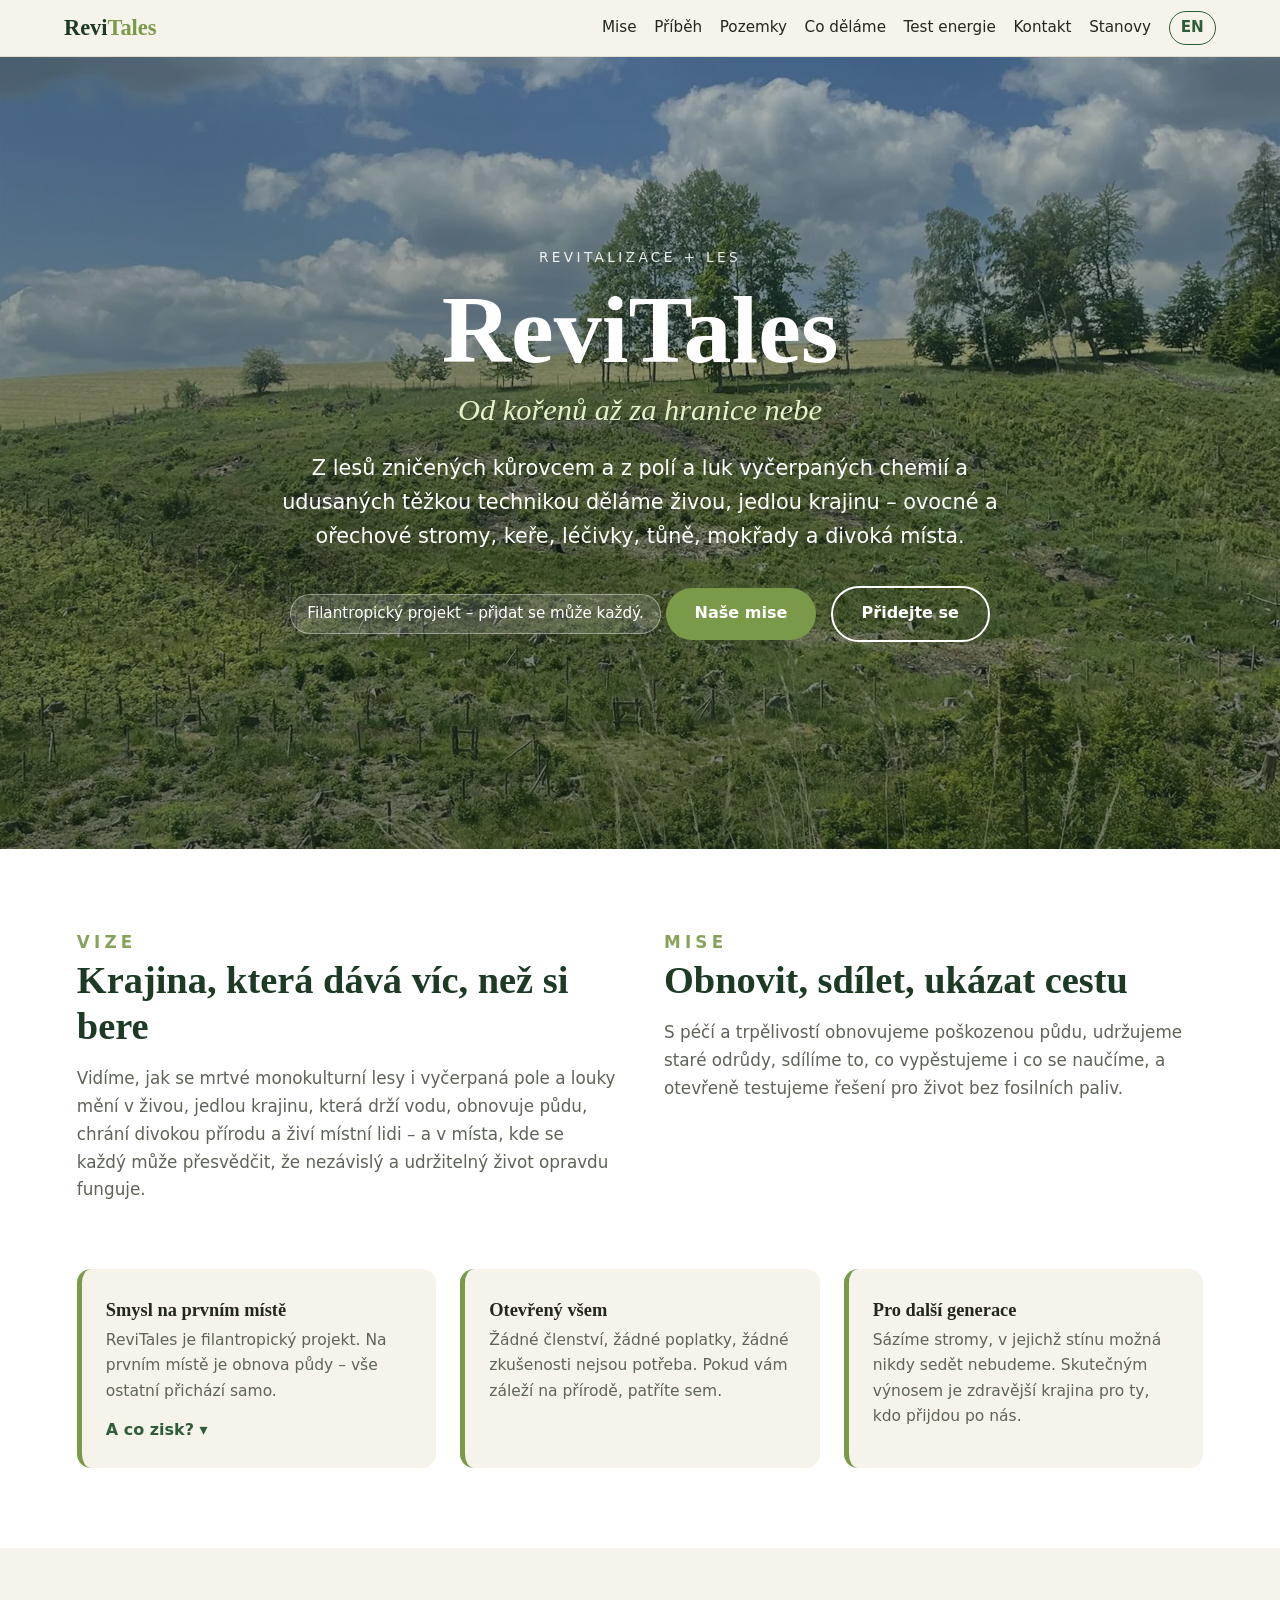
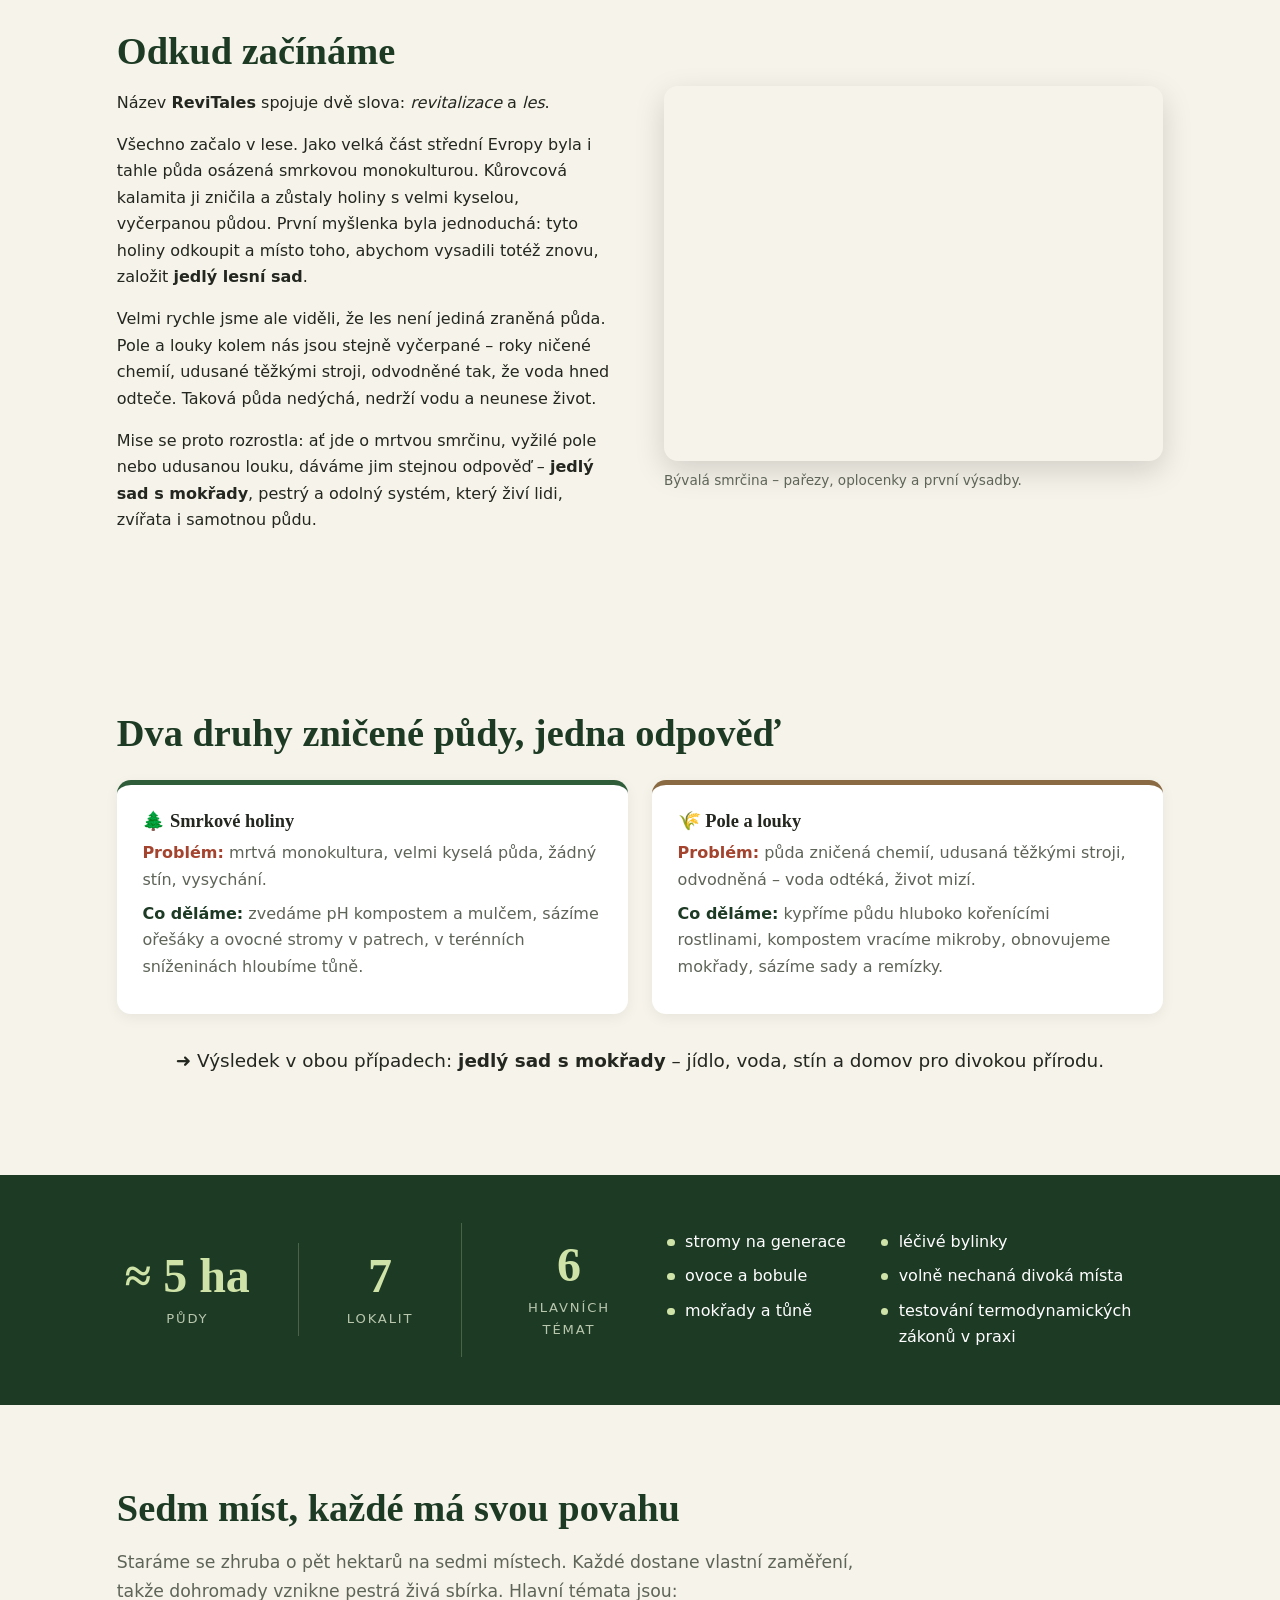
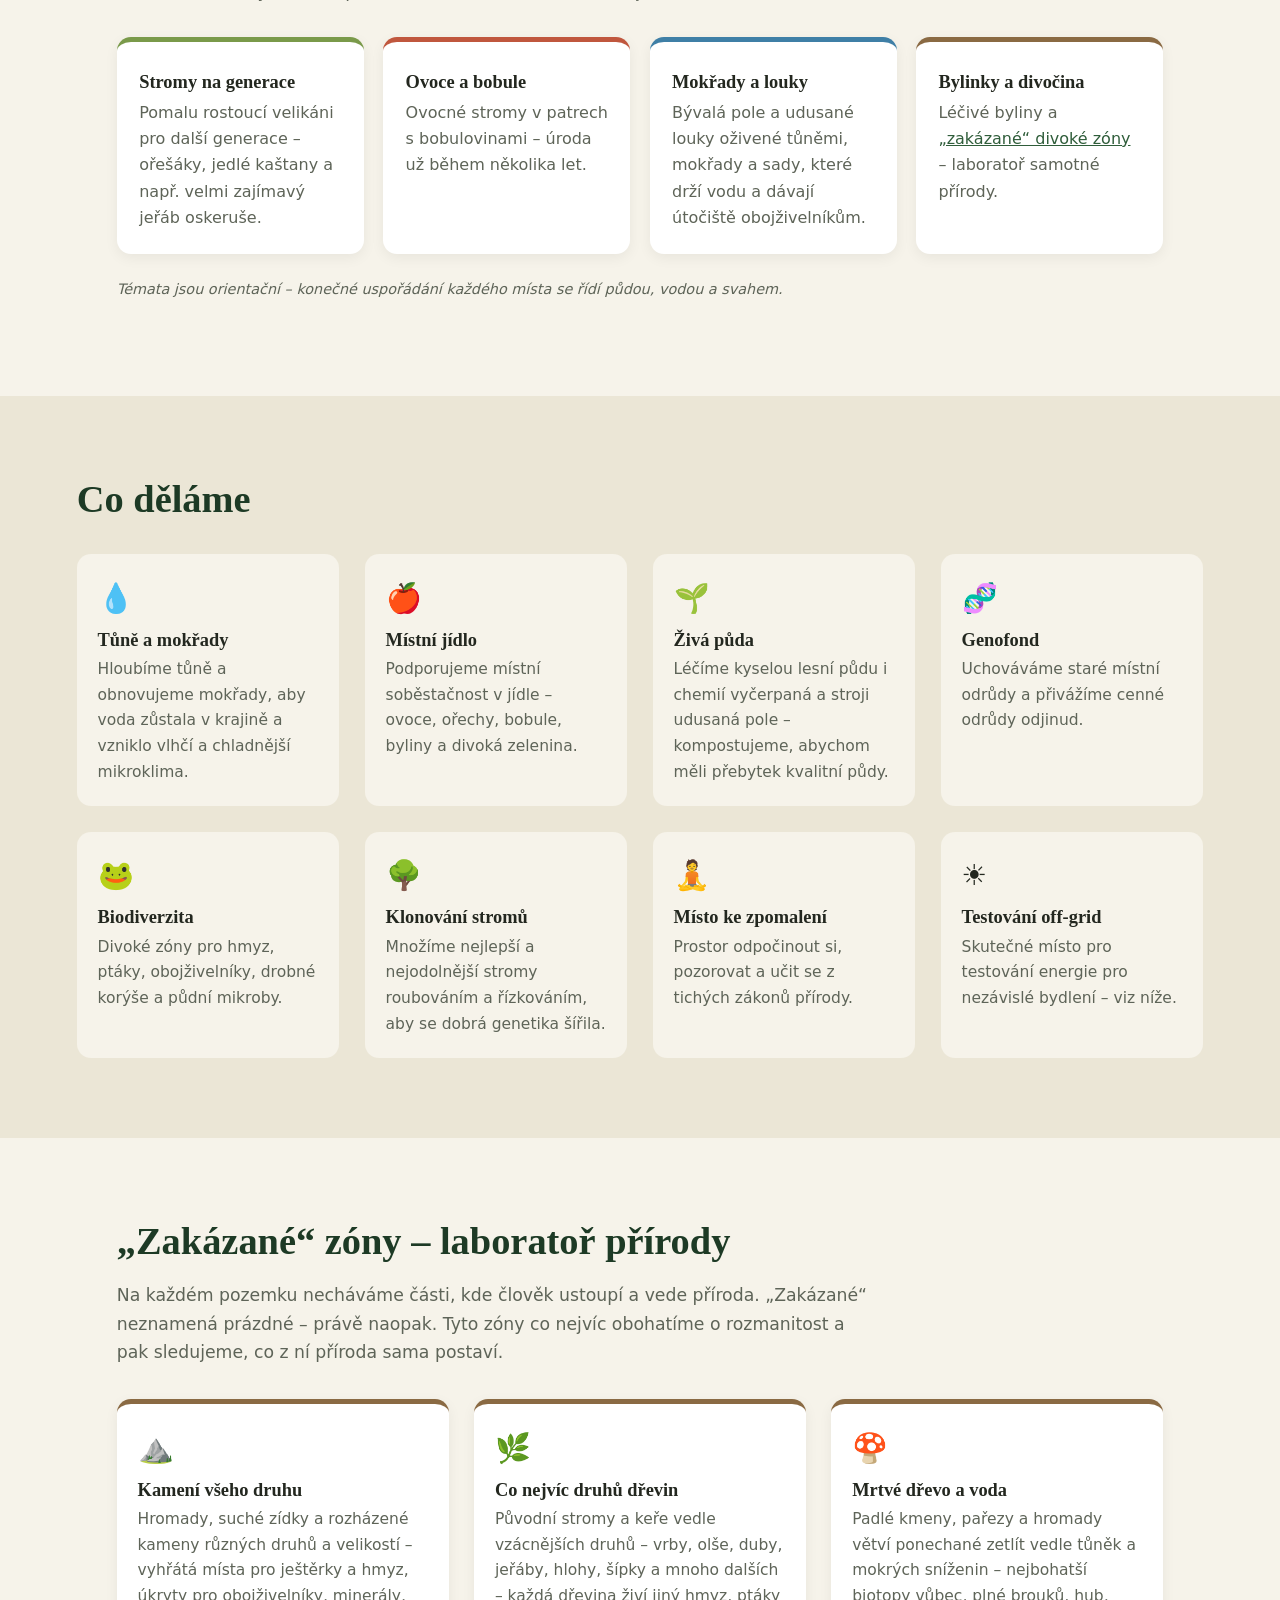
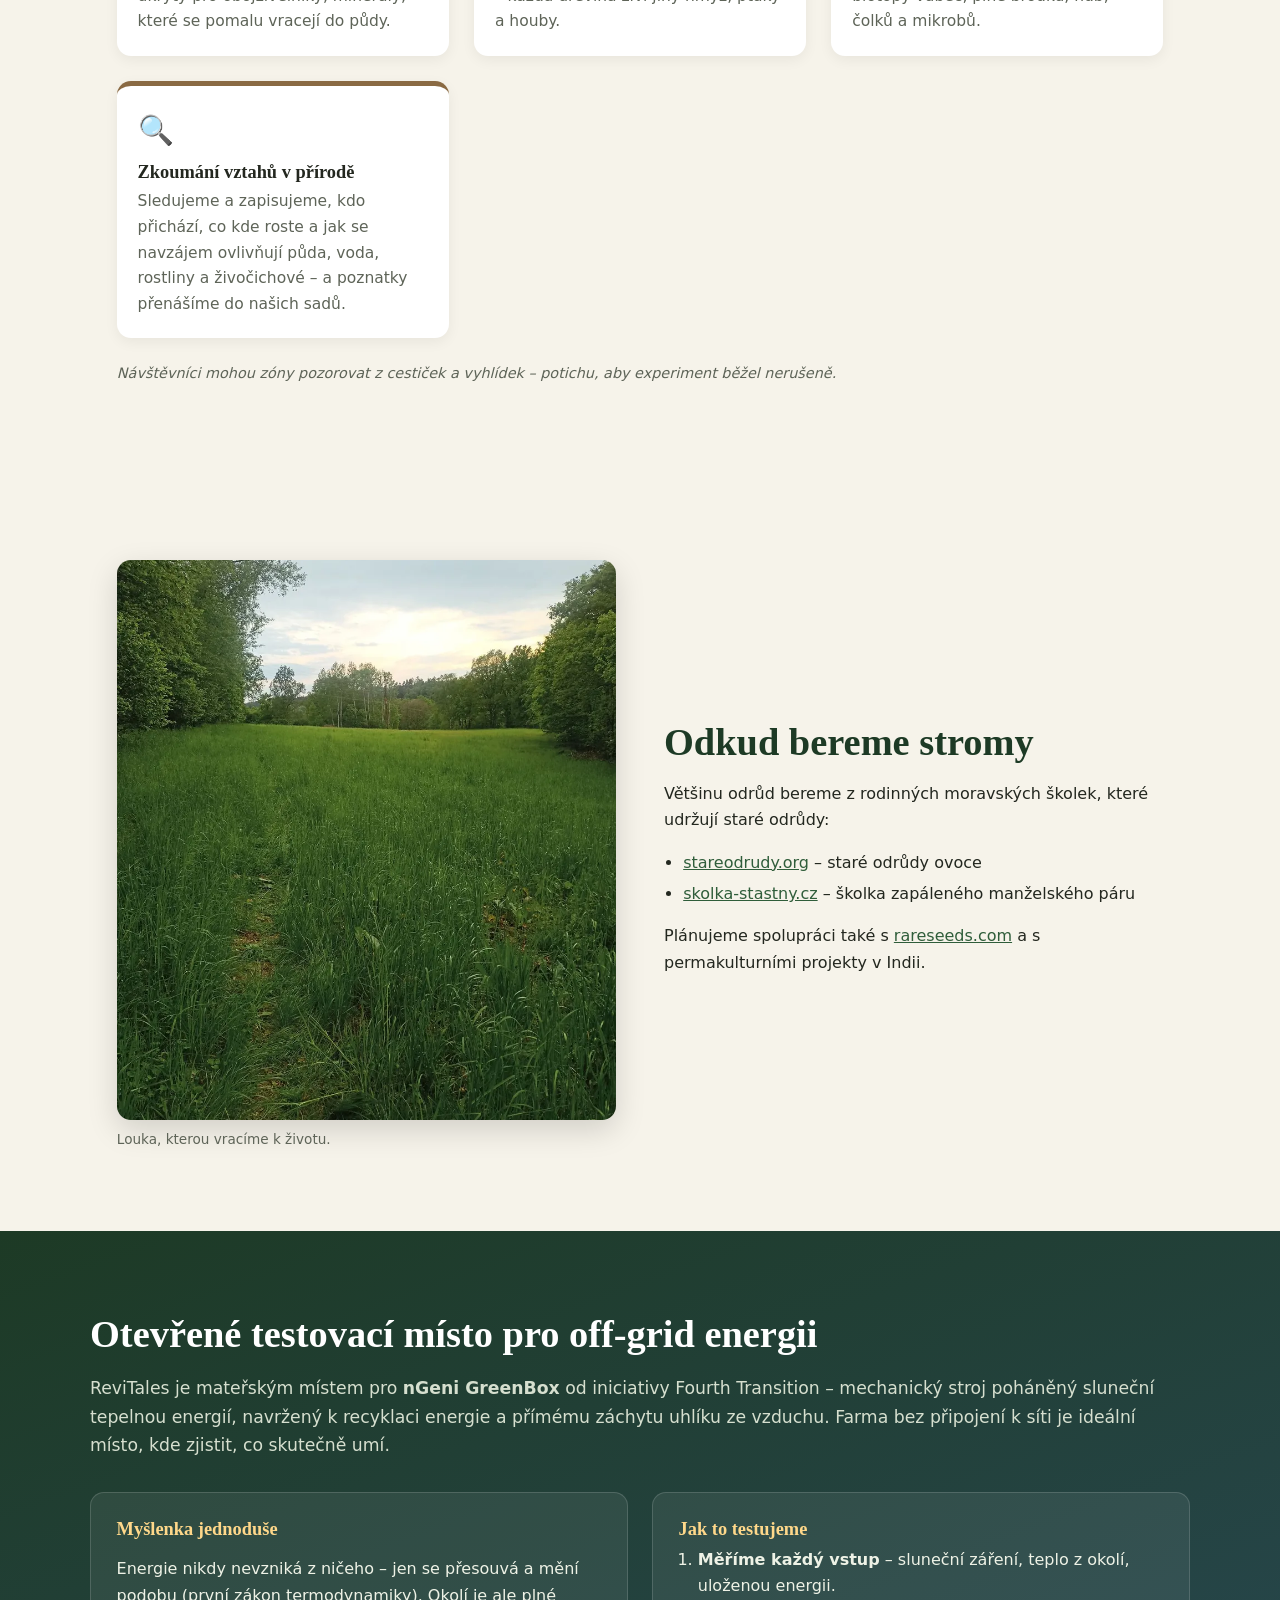
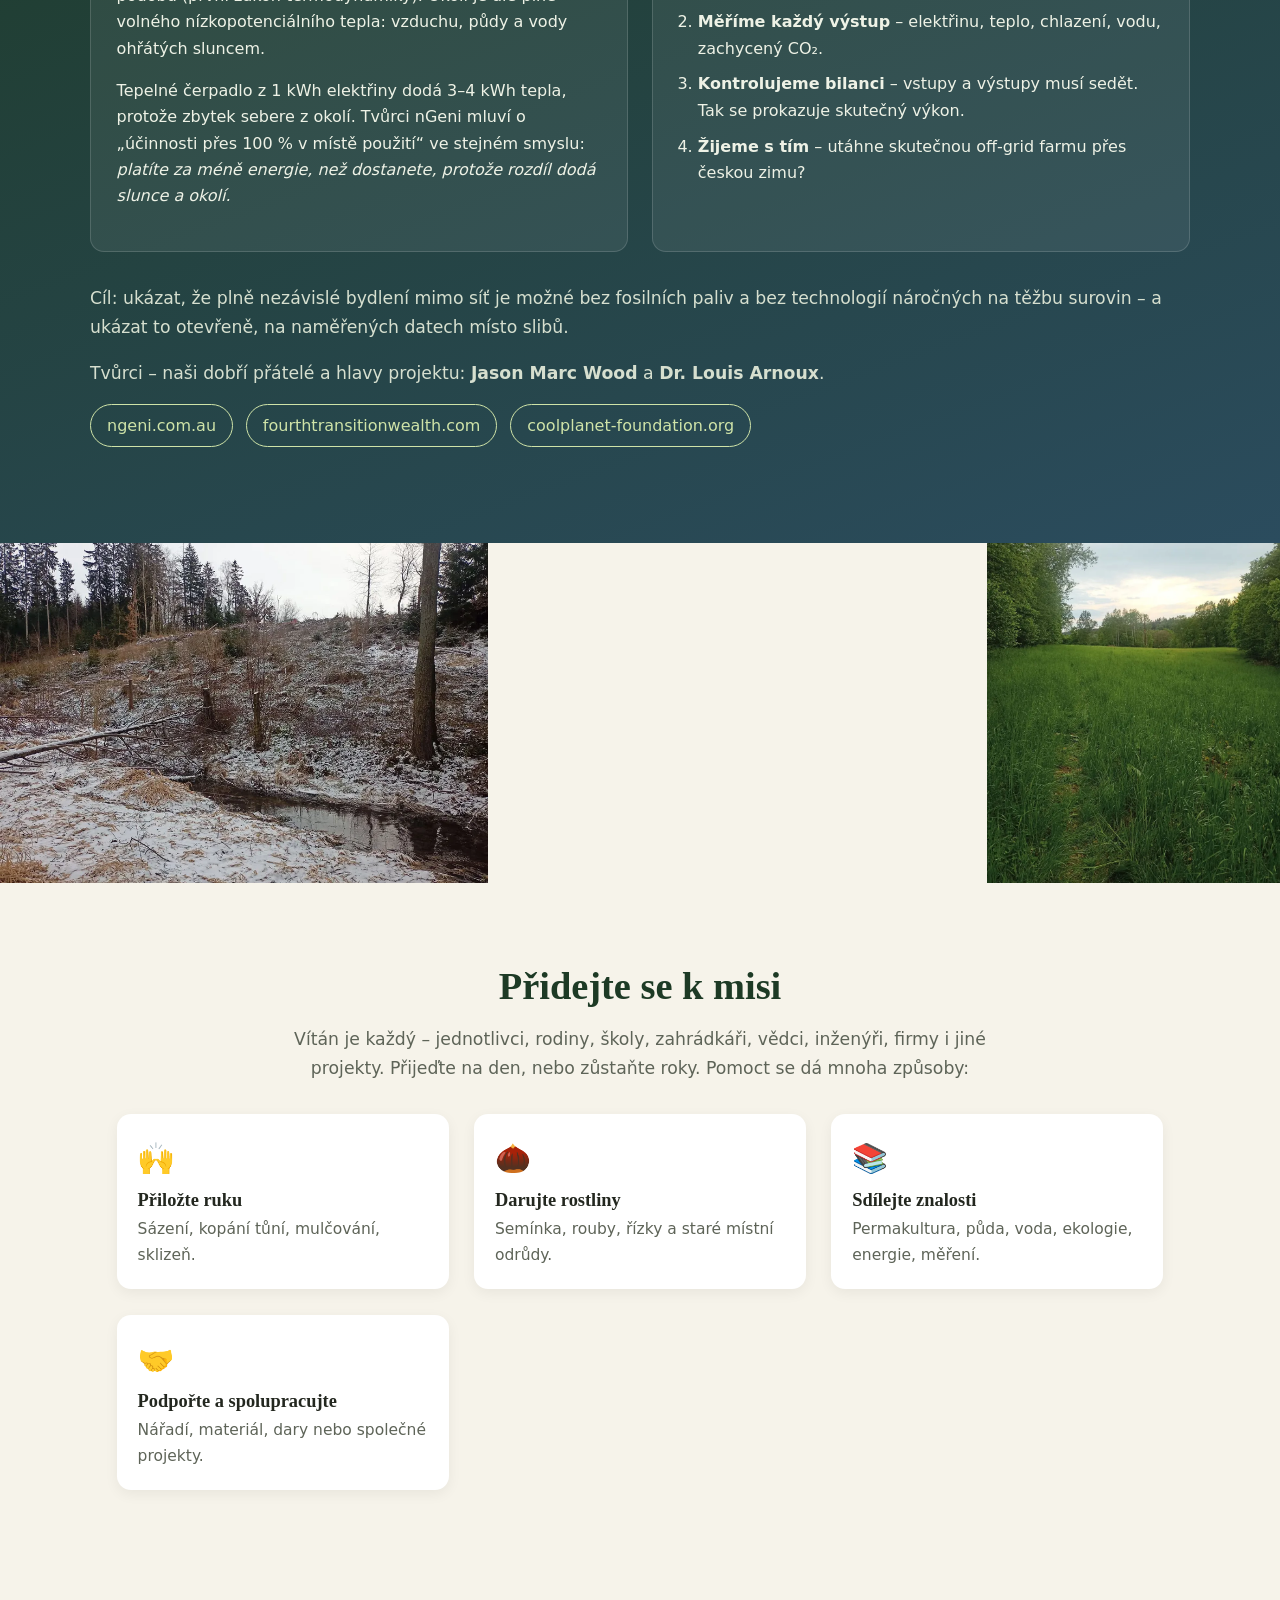
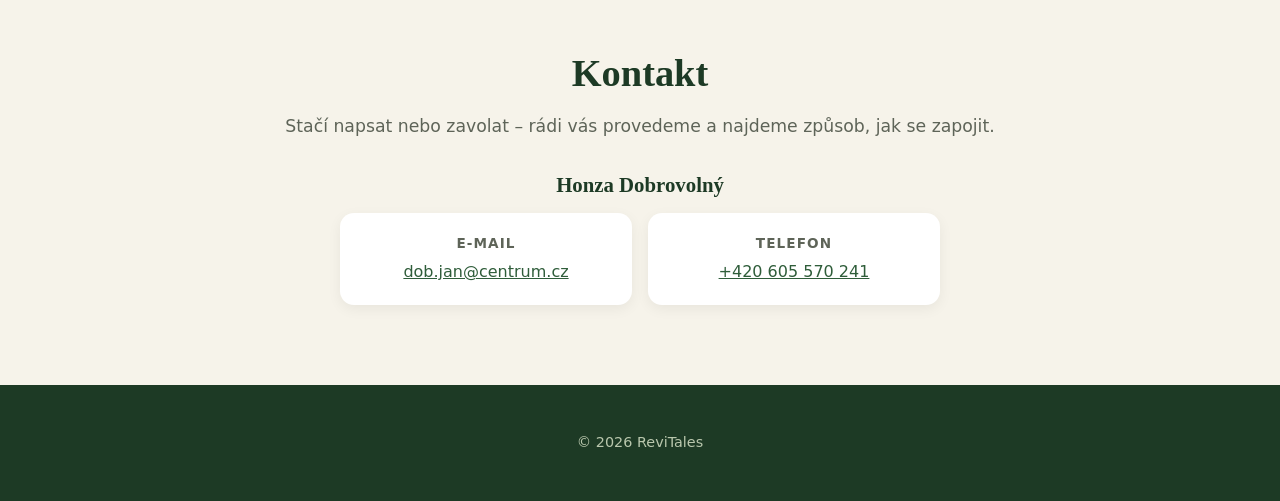
==== commit 545b8769: "Rename brand to ReviTales in all text, logo and share image Co-Authored-By: Claude Opus 5.5 <noreply" ====
--- a/index.html
+++ b/index.html
@@ -3,8 +3,8 @@
 <head>
   <meta charset="utf-8">
   <meta name="viewport" content="width=device-width, initial-scale=1">
-  <title>Revitales – jedlý les a sad s mokřady místo kůrovcových holin</title>
-  <meta name="description" content="Filantropický projekt Revitales mění kůrovcové holiny a vyčerpaná pole v jedlý les: ovocné a ořechové stromy, tůně, mokřady a divoká příroda. Přidejte se.">
+  <title>ReviTales – jedlý les a sad s mokřady místo kůrovcových holin</title>
+  <meta name="description" content="Filantropický projekt ReviTales mění kůrovcové holiny a vyčerpaná pole v jedlý les: ovocné a ořechové stromy, tůně, mokřady a divoká příroda. Přidejte se.">
   <link rel="canonical" href="https://revitales.cz/">
   <link rel="alternate" hreflang="cs" href="https://revitales.cz/">
   <link rel="alternate" hreflang="en" href="https://revitales.cz/en/">
@@ -13,14 +13,14 @@
   <meta name="author" content="Honza Dobrovolný">
 
   <meta property="og:type" content="website">
-  <meta property="og:site_name" content="Revitales">
-  <meta property="og:title" content="Revitales – jedlý les s mokřady místo kůrovcových holin">
-  <meta property="og:description" content="Filantropický projekt Revitales mění kůrovcové holiny a vyčerpaná pole v jedlý les: ovocné a ořechové stromy, tůně, mokřady a divoká příroda. Přidejte se.">
+  <meta property="og:site_name" content="ReviTales">
+  <meta property="og:title" content="ReviTales – jedlý les s mokřady místo kůrovcových holin">
+  <meta property="og:description" content="Filantropický projekt ReviTales mění kůrovcové holiny a vyčerpaná pole v jedlý les: ovocné a ořechové stromy, tůně, mokřady a divoká příroda. Přidejte se.">
   <meta property="og:url" content="https://revitales.cz/">
   <meta property="og:image" content="https://revitales.cz/images/og-revitales-cs.jpg">
   <meta property="og:image:width" content="1200">
   <meta property="og:image:height" content="630">
-  <meta property="og:image:alt" content="Logo ReviTales a nápis Revitalizace + Les, Revitales – Od kořenů až za hranice nebe, na fotce kůrovcové holiny s prvními výsadbami">
+  <meta property="og:image:alt" content="Logo ReviTales a nápis Revitalizace + Les, ReviTales – Od kořenů až za hranice nebe, na fotce kůrovcové holiny s prvními výsadbami">
   <meta property="og:locale" content="cs_CZ">
   <meta property="og:locale:alternate" content="en_GB">
   <meta name="twitter:card" content="summary_large_image">
@@ -39,7 +39,7 @@
     {
       "@type": "Organization",
       "@id": "https://revitales.cz/#organization",
-      "name": "Revitales",
+      "name": "ReviTales",
       "url": "https://revitales.cz/",
       "email": "dob.jan@centrum.cz",
       "telephone": "+420605570241",
@@ -74,7 +74,7 @@
       "@type": "WebSite",
       "@id": "https://revitales.cz/#website",
       "url": "https://revitales.cz/",
-      "name": "Revitales",
+      "name": "ReviTales",
       "inLanguage": [
         "cs",
         "en"
@@ -87,8 +87,8 @@
       "@type": "WebPage",
       "@id": "https://revitales.cz/#webpage",
       "url": "https://revitales.cz/",
-      "name": "Revitales – jedlý les a sad s mokřady místo kůrovcových holin",
-      "description": "Filantropický projekt Revitales mění kůrovcové holiny a vyčerpaná pole v jedlý les: ovocné a ořechové stromy, tůně, mokřady a divoká příroda. Přidejte se.",
+      "name": "ReviTales – jedlý les a sad s mokřady místo kůrovcových holin",
+      "description": "Filantropický projekt ReviTales mění kůrovcové holiny a vyčerpaná pole v jedlý les: ovocné a ořechové stromy, tůně, mokřady a divoká příroda. Přidejte se.",
       "inLanguage": "cs",
       "isPartOf": {
         "@id": "https://revitales.cz/#website"
@@ -110,7 +110,7 @@
 <body>
 
 <header class="nav">
-  <a href="#top" class="logo">Revi<span>tales</span></a>
+  <a href="#top" class="logo">Revi<span>Tales</span></a>
   <nav>
     <a href="#mission">Mise</a>
     <a href="#story">Příběh</a>
@@ -128,7 +128,7 @@
 <section class="hero" id="top">
   <div class="hero-inner">
     <p class="kicker">Revitalizace + Les</p>
-    <h1>Revitales</h1>
+    <h1>ReviTales</h1>
     <p class="slogan">Od kořenů až za hranice nebe</p>
     <p class="lead">
       Z lesů zničených kůrovcem a z polí a luk vyčerpaných chemií a udusaných těžkou technikou děláme živou, jedlou krajinu – ovocné a ořechové stromy, keře, léčivky, tůně, mokřady a divoká místa.
@@ -160,7 +160,7 @@
   <div class="mission-values">
     <div>
       <h3>Smysl na prvním místě</h3>
-      <p>Revitales je filantropický projekt. Na prvním místě je obnova půdy – vše ostatní přichází samo.</p>
+      <p>ReviTales je filantropický projekt. Na prvním místě je obnova půdy – vše ostatní přichází samo.</p>
       <details class="more">
         <summary>A co zisk?</summary>
         <p>Zisk není cílem – je druhotným, logickým výsledkem. Když se zničená půda uzdraví, vznikne dokonalé místo pro život obklopené přirozeně rostoucími plody, s čistou vodou a živou půdou. A je to místo, kde je každý vítán, aby si užil přírodu v její přirozenosti a harmonii.</p>
@@ -182,7 +182,7 @@
   <div>
     <h2>Odkud začínáme</h2>
     <p>
-      Název <strong>Revitales</strong> spojuje dvě slova: <em>revitalizace</em> a <em>les</em>.
+      Název <strong>ReviTales</strong> spojuje dvě slova: <em>revitalizace</em> a <em>les</em>.
     </p>
     <p>
       Všechno začalo v lese. Jako velká část střední Evropy byla i tahle půda osázená smrkovou monokulturou. Kůrovcová kalamita ji zničila a zůstaly holiny s velmi kyselou, vyčerpanou půdou. První myšlenka byla jednoduchá: tyto holiny odkoupit a místo toho, abychom vysadili totéž znovu, založit <strong>jedlý lesní sad</strong>.
@@ -287,7 +287,7 @@
 <!-- VARIETIES -->
 <section class="section split reverse">
   <figure>
-    <picture><source type="image/webp" srcset="images/meadow-900.webp 900w, images/meadow.webp 1350w" sizes="(max-width: 800px) 100vw, 50vw"><img src="images/meadow.jpg" width="1350" height="1800" alt="Jarní louka mezi stromořadími, kterou Revitales vrací k životu" loading="lazy" decoding="async"></picture>
+    <picture><source type="image/webp" srcset="images/meadow-900.webp 900w, images/meadow.webp 1350w" sizes="(max-width: 800px) 100vw, 50vw"><img src="images/meadow.jpg" width="1350" height="1800" alt="Jarní louka mezi stromořadími, kterou ReviTales vrací k životu" loading="lazy" decoding="async"></picture>
     <figcaption>Louka, kterou vracíme k životu.</figcaption>
   </figure>
   <div>
@@ -309,7 +309,7 @@
 <section id="ngeni" class="section ngeni">
   <h2>Otevřené testovací místo pro off-grid energii</h2>
   <p class="intro">
-    Revitales je mateřským místem pro <strong>nGeni GreenBox</strong> od iniciativy Fourth Transition – mechanický stroj poháněný sluneční tepelnou energií, navržený k recyklaci energie a přímému záchytu uhlíku ze vzduchu. Farma bez připojení k síti je ideální místo, kde zjistit, co skutečně umí.
+    ReviTales je mateřským místem pro <strong>nGeni GreenBox</strong> od iniciativy Fourth Transition – mechanický stroj poháněný sluneční tepelnou energií, navržený k recyklaci energie a přímému záchytu uhlíku ze vzduchu. Farma bez připojení k síti je ideální místo, kde zjistit, co skutečně umí.
   </p>
 
   <div class="thermo">
@@ -379,7 +379,7 @@
 
 </main>
 <footer>
-  <p>© 2026 Revitales</p>
+  <p>© 2026 ReviTales</p>
 </footer>
 
 </body>
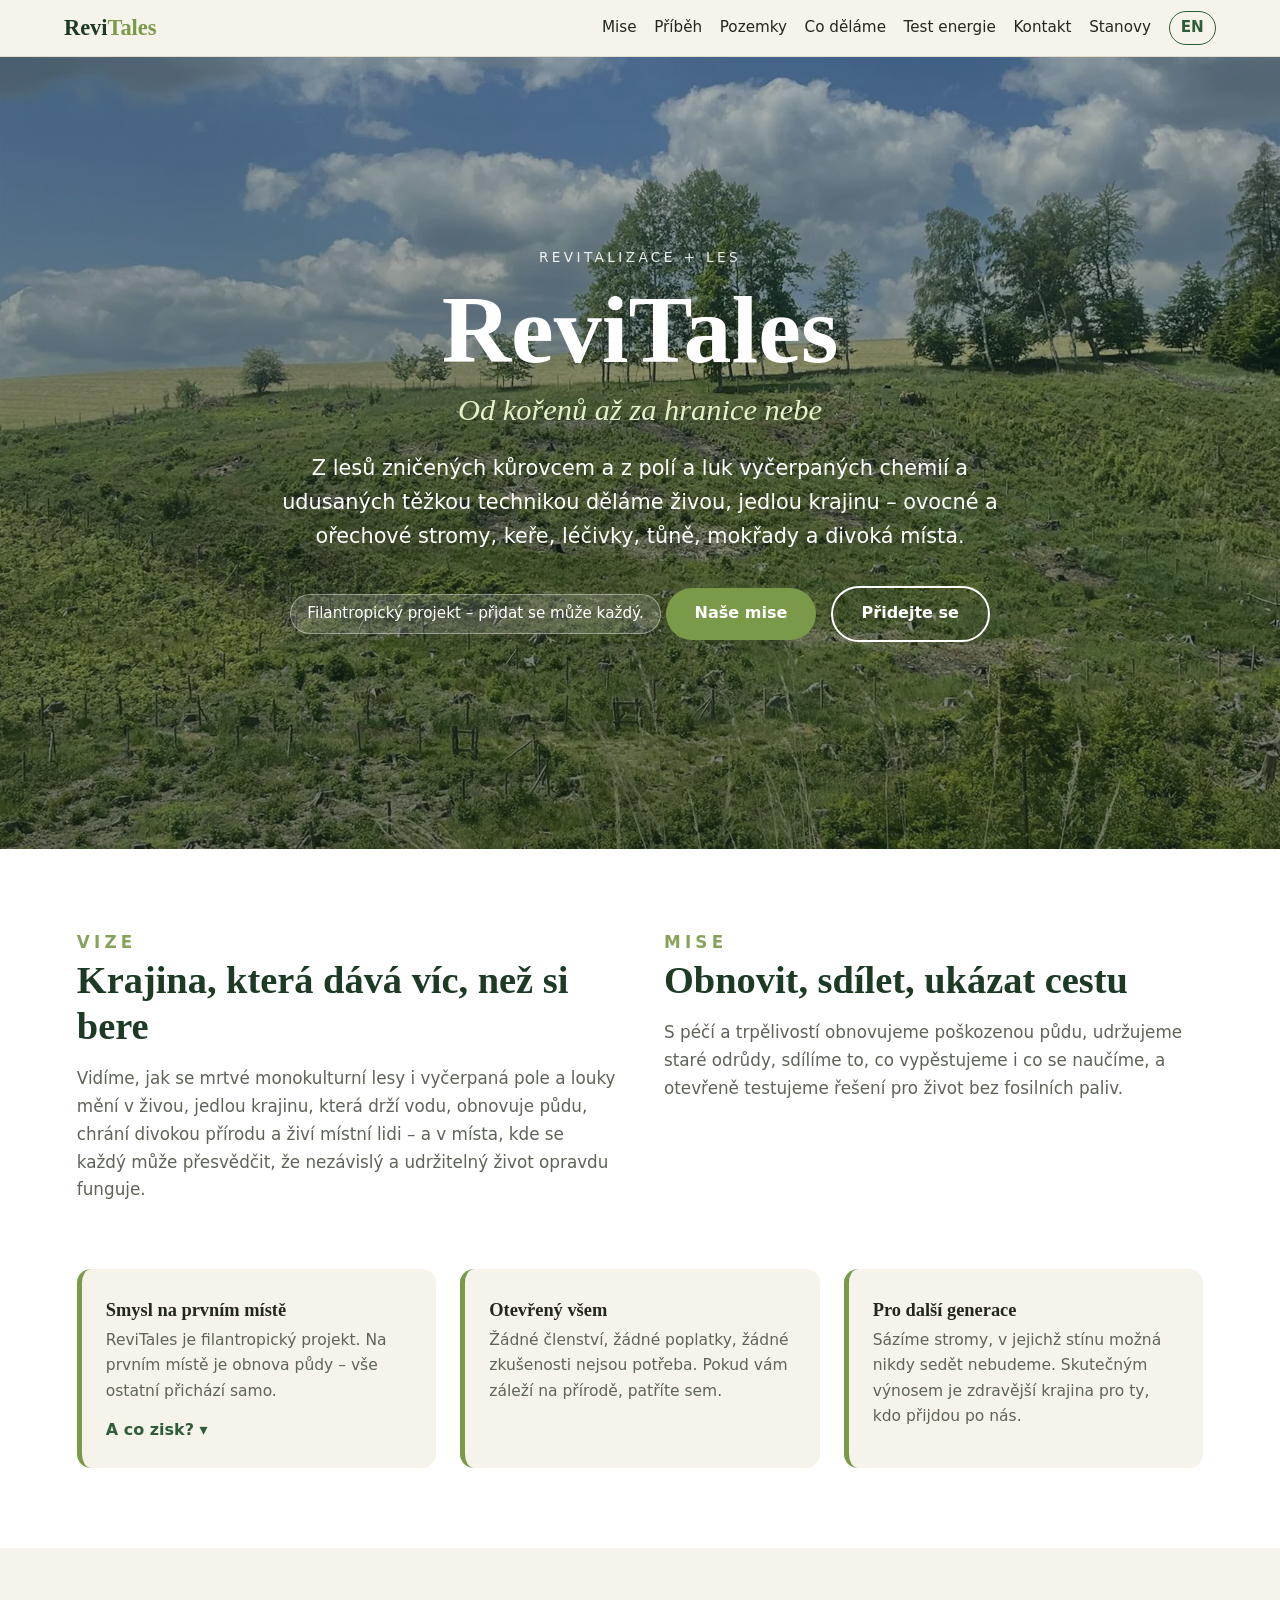
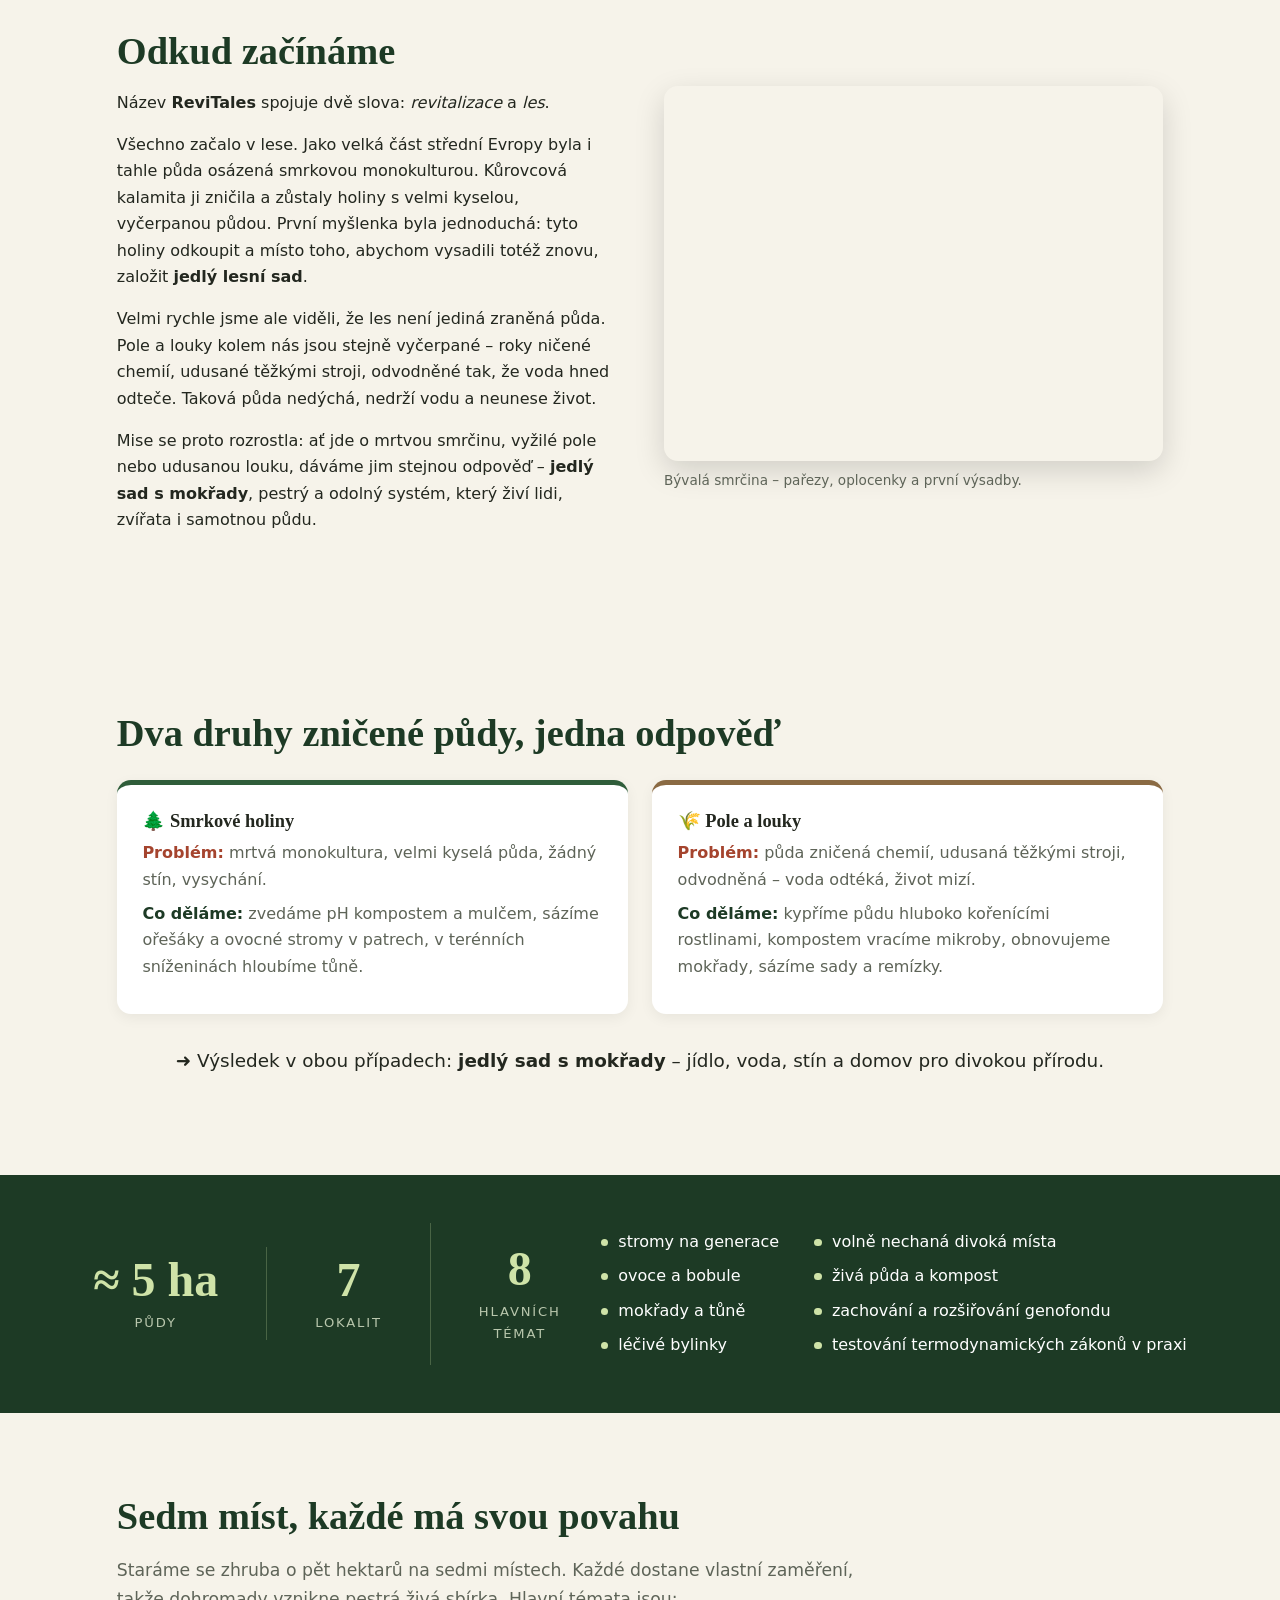
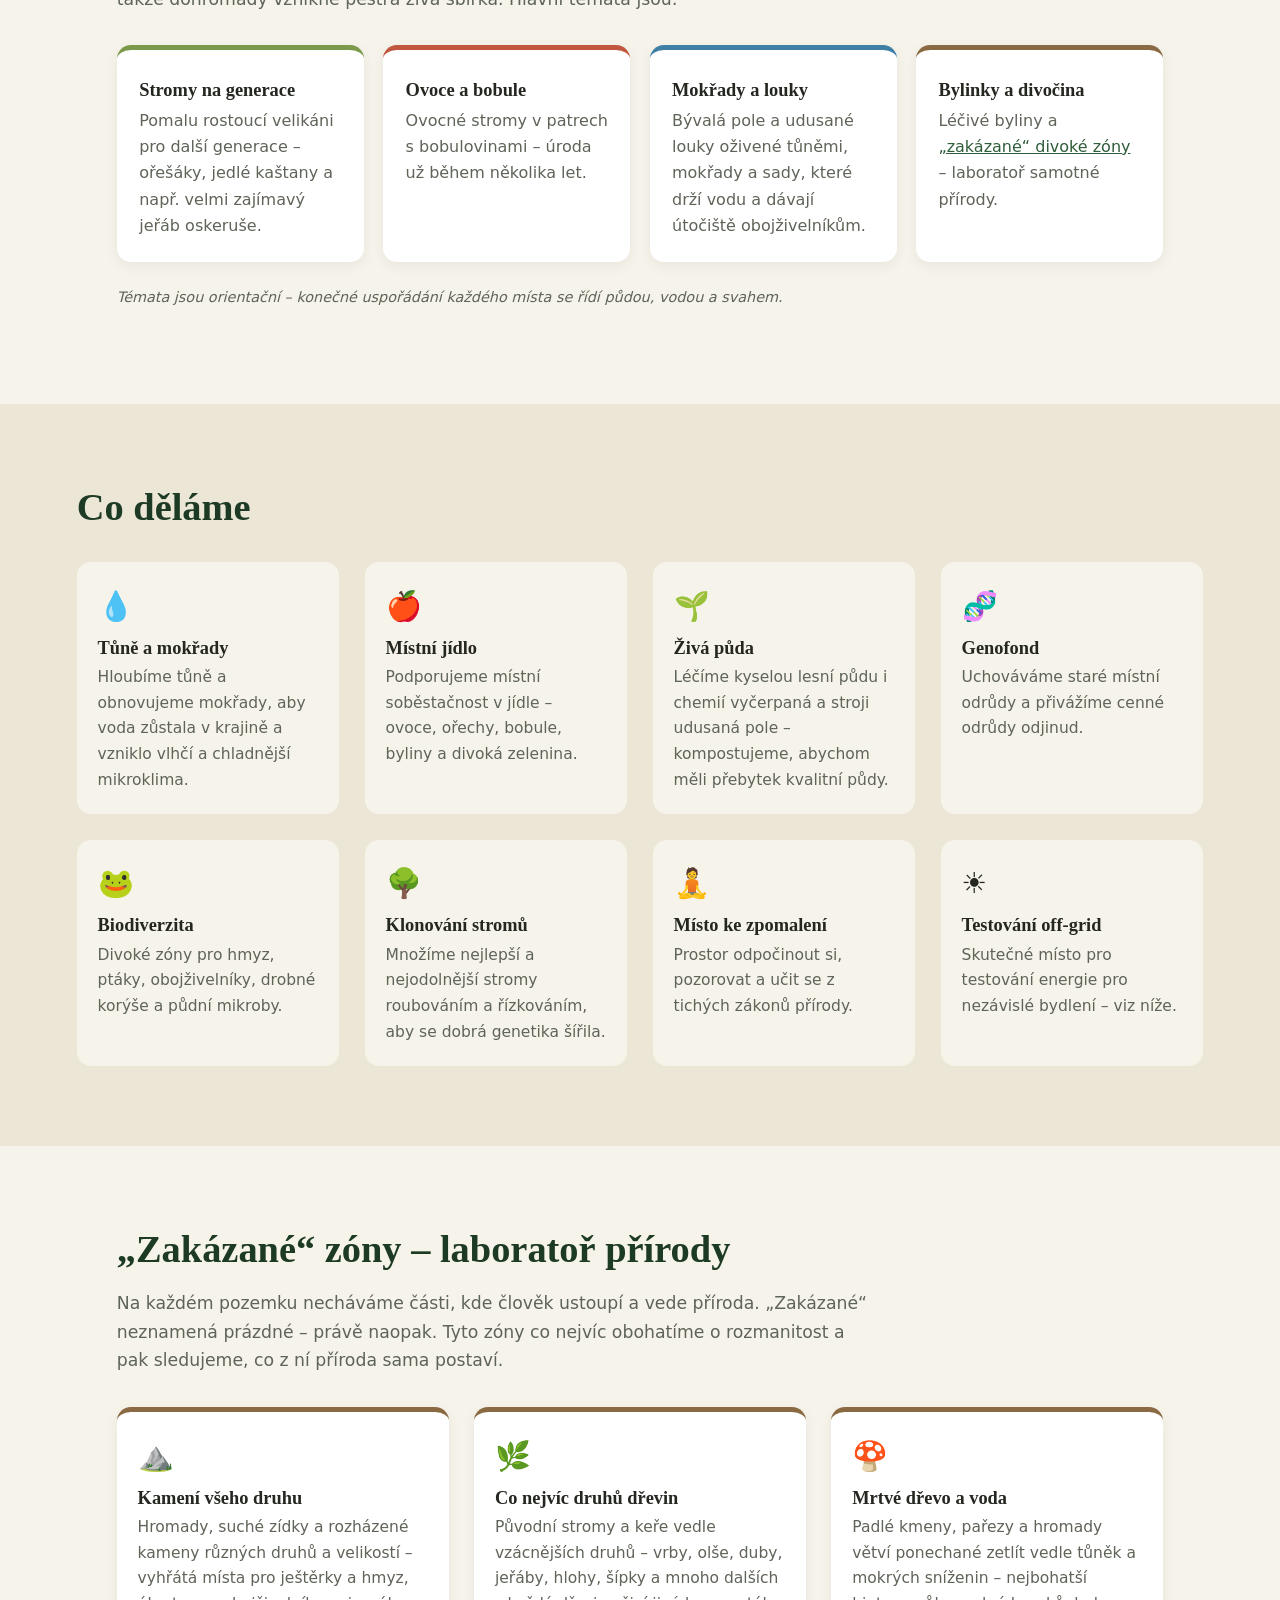
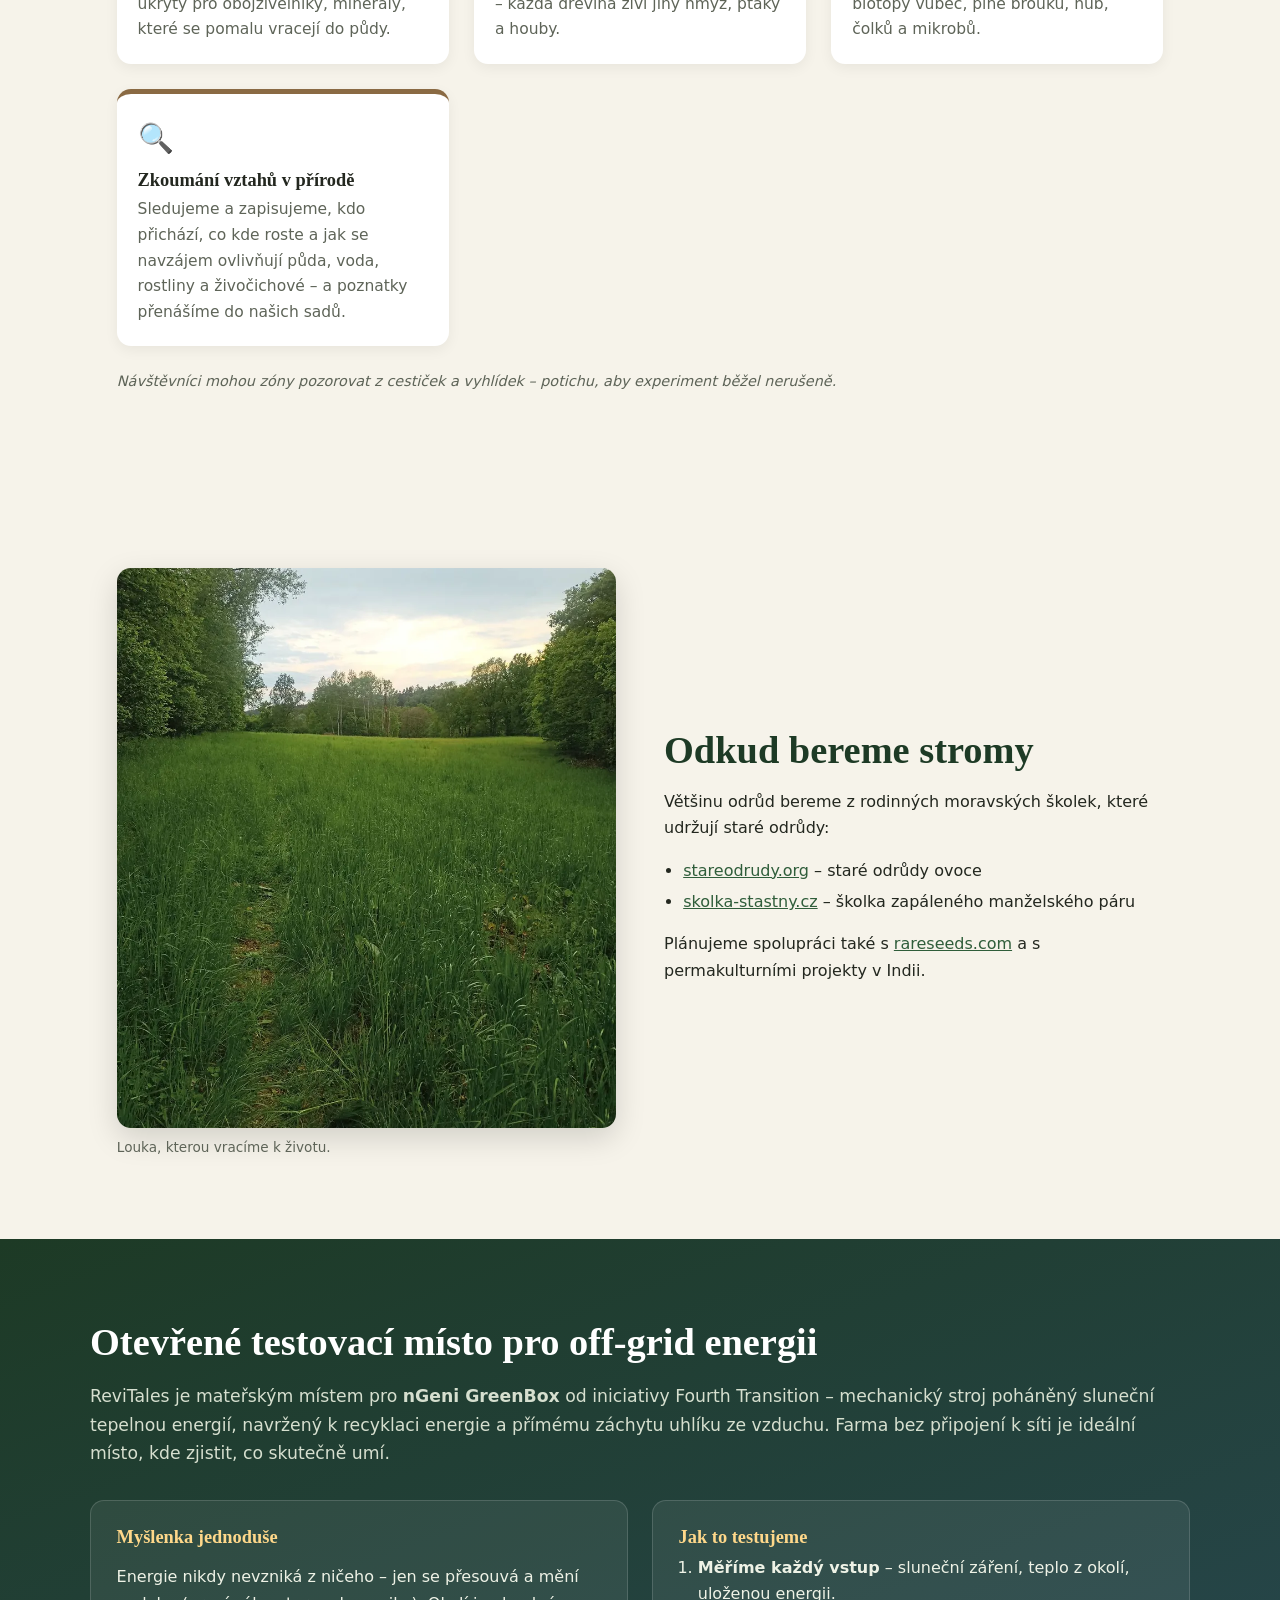
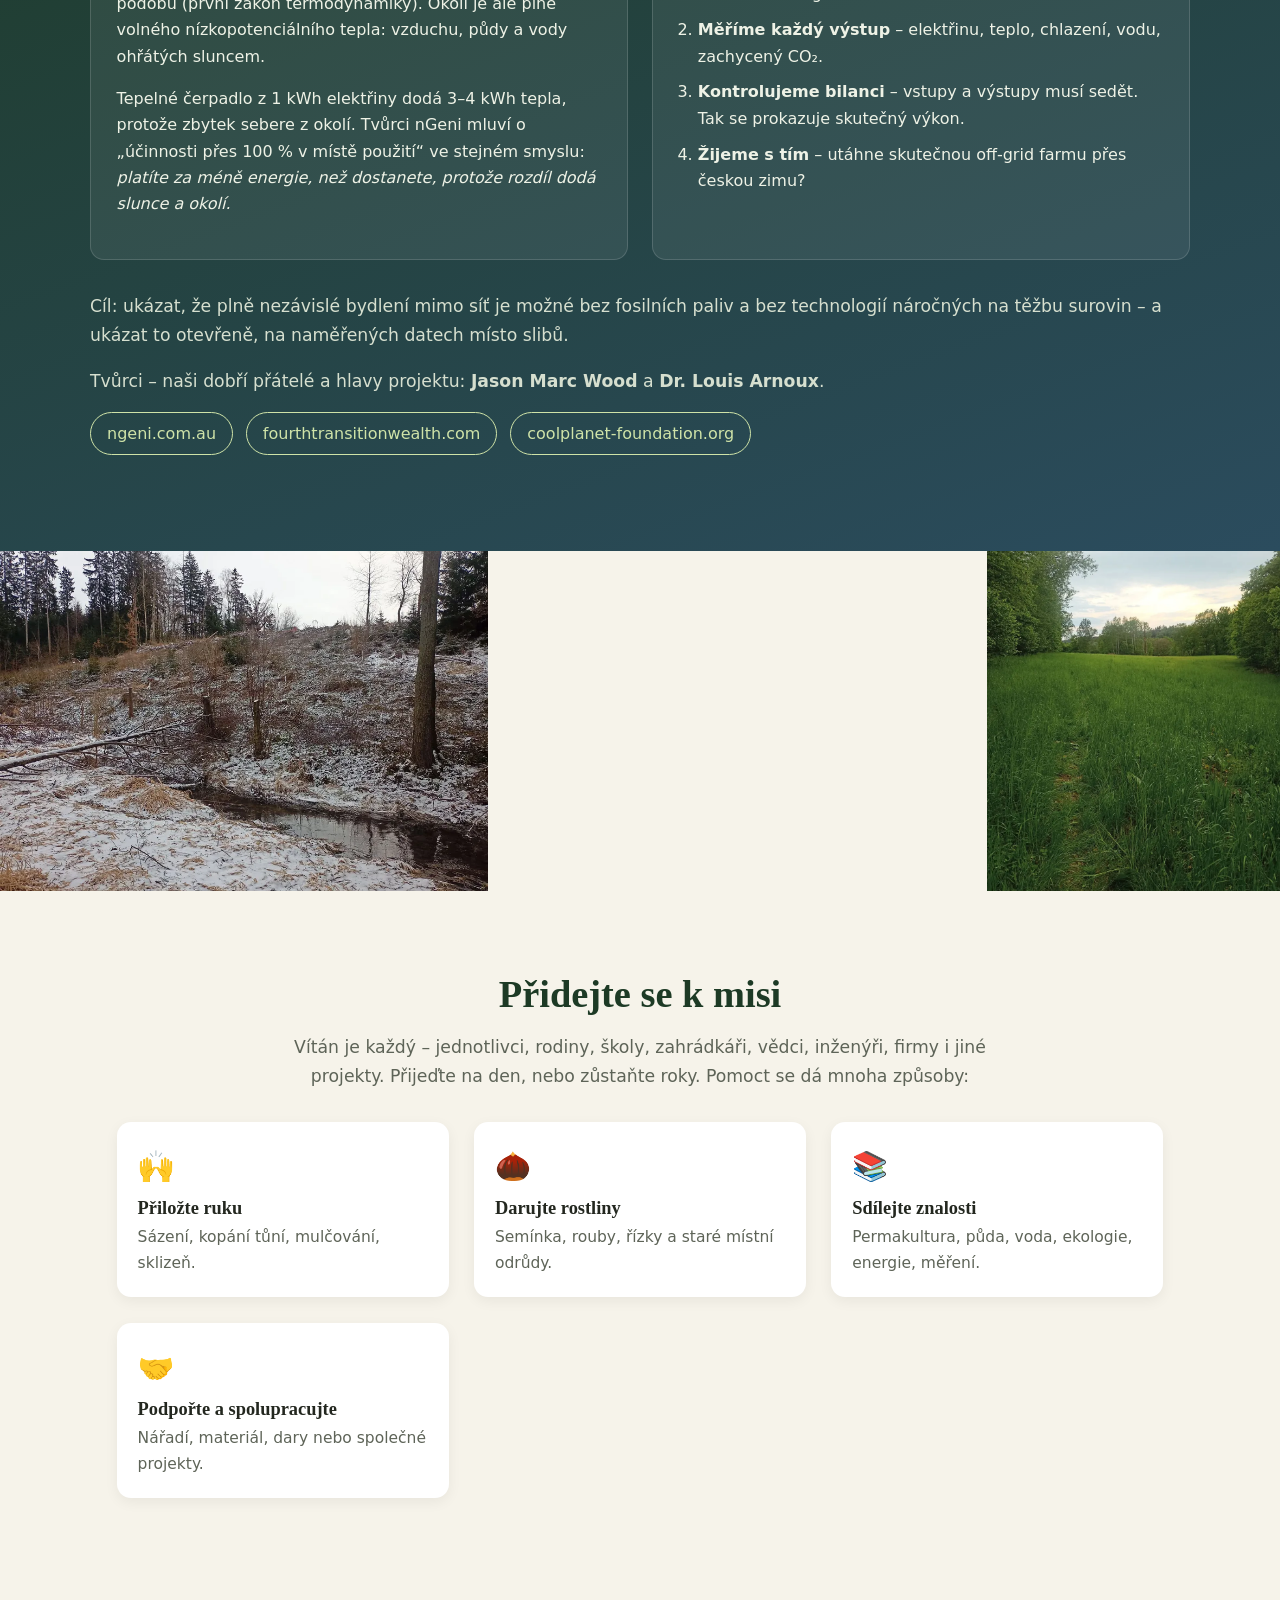
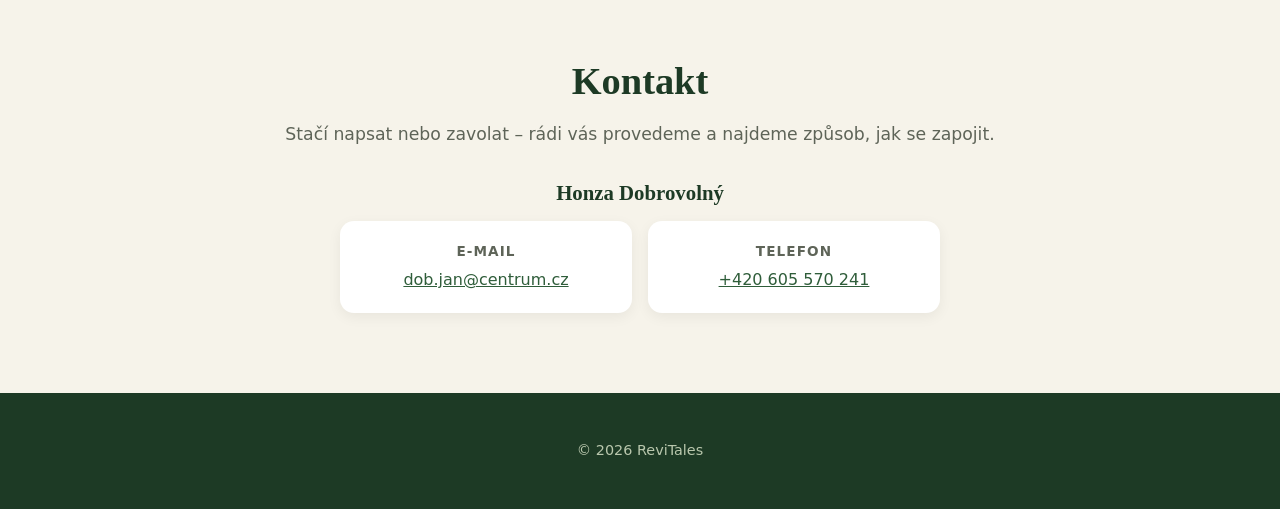
==== commit fd85ff52: "Stats: 8 themes (living soil & compost, gene pool), 2x4 grid, one line per theme on wide screens Co-" ====
--- a/index.html
+++ b/index.html
@@ -3,7 +3,7 @@
 <head>
   <meta charset="utf-8">
   <meta name="viewport" content="width=device-width, initial-scale=1">
-  <title>ReviTales – jedlý les a sad s mokřady místo kůrovcových holin</title>
+  <title>ReviTales – jedlý les s mokřady místo kůrovcových holin</title>
   <meta name="description" content="Filantropický projekt ReviTales mění kůrovcové holiny a vyčerpaná pole v jedlý les: ovocné a ořechové stromy, tůně, mokřady a divoká příroda. Přidejte se.">
   <link rel="canonical" href="https://revitales.cz/">
   <link rel="alternate" hreflang="cs" href="https://revitales.cz/">
@@ -17,9 +17,9 @@
   <meta property="og:title" content="ReviTales – jedlý les s mokřady místo kůrovcových holin">
   <meta property="og:description" content="Filantropický projekt ReviTales mění kůrovcové holiny a vyčerpaná pole v jedlý les: ovocné a ořechové stromy, tůně, mokřady a divoká příroda. Přidejte se.">
   <meta property="og:url" content="https://revitales.cz/">
-  <meta property="og:image" content="https://revitales.cz/images/og-revitales-cs.jpg">
+  <meta property="og:image" content="https://revitales.cz/images/og-revitales-square.jpg">
   <meta property="og:image:width" content="1200">
-  <meta property="og:image:height" content="630">
+  <meta property="og:image:height" content="1200">
   <meta property="og:image:alt" content="Logo ReviTales a nápis Revitalizace + Les, ReviTales – Od kořenů až za hranice nebe, na fotce kůrovcové holiny s prvními výsadbami">
   <meta property="og:locale" content="cs_CZ">
   <meta property="og:locale:alternate" content="en_GB">
@@ -87,7 +87,7 @@
       "@type": "WebPage",
       "@id": "https://revitales.cz/#webpage",
       "url": "https://revitales.cz/",
-      "name": "ReviTales – jedlý les a sad s mokřady místo kůrovcových holin",
+      "name": "ReviTales – jedlý les s mokřady místo kůrovcových holin",
       "description": "Filantropický projekt ReviTales mění kůrovcové holiny a vyčerpaná pole v jedlý les: ovocné a ořechové stromy, tůně, mokřady a divoká příroda. Přidejte se.",
       "inLanguage": "cs",
       "isPartOf": {
@@ -224,7 +224,7 @@
 <section class="stats">
   <div><b>≈ 5 ha</b>půdy</div>
   <div><b>7</b>lokalit</div>
-  <div class="themes-stat"><div><b>6</b>hlavních témat</div><ul class="themes"><li>stromy na generace</li><li>ovoce a bobule</li><li>mokřady a tůně</li><li>léčivé bylinky</li><li>volně nechaná divoká místa</li><li>testování termodynamických zákonů v praxi</li></ul></div>
+  <div class="themes-stat"><div><b>8</b>hlavních témat</div><ul class="themes"><li>stromy na generace</li><li>ovoce a bobule</li><li>mokřady a tůně</li><li>léčivé bylinky</li><li>volně nechaná divoká místa</li><li>živá půda a kompost</li><li>zachování a rozšiřování genofondu</li><li>testování termodynamických zákonů v praxi</li></ul></div>
 </section>
 
 <!-- SITES -->
--- a/style.css
+++ b/style.css
@@ -134,11 +134,12 @@
 .stats b { display: block; font: 700 3rem/1.1 Georgia, serif; color: #cfe3a8; letter-spacing: 0; text-transform: none; margin-bottom: .35rem; white-space: nowrap; }
 .stats .themes-stat { display: flex; align-items: center; gap: 2.5rem; }
 .stats .themes {
-  display: grid; grid-template-columns: auto auto; grid-template-rows: repeat(3, auto); grid-auto-flow: column; gap: .5rem 2.2rem;
+  display: grid; grid-template-columns: auto auto; grid-template-rows: repeat(4, auto); grid-auto-flow: column; gap: .5rem 2.2rem;
   margin: 0; padding: 0; list-style: none; text-align: left;
   color: #fff; font-size: 1rem; letter-spacing: 0; text-transform: none;
 }
 .stats .themes li { position: relative; padding-left: 1.1rem; }
+@media (min-width: 1200px) { .stats .themes li { white-space: nowrap; } }
 .stats .themes li::before {
   content: ""; position: absolute; left: 0; top: .62em;
   width: .45rem; height: .45rem; border-radius: 50%; background: #cfe3a8;
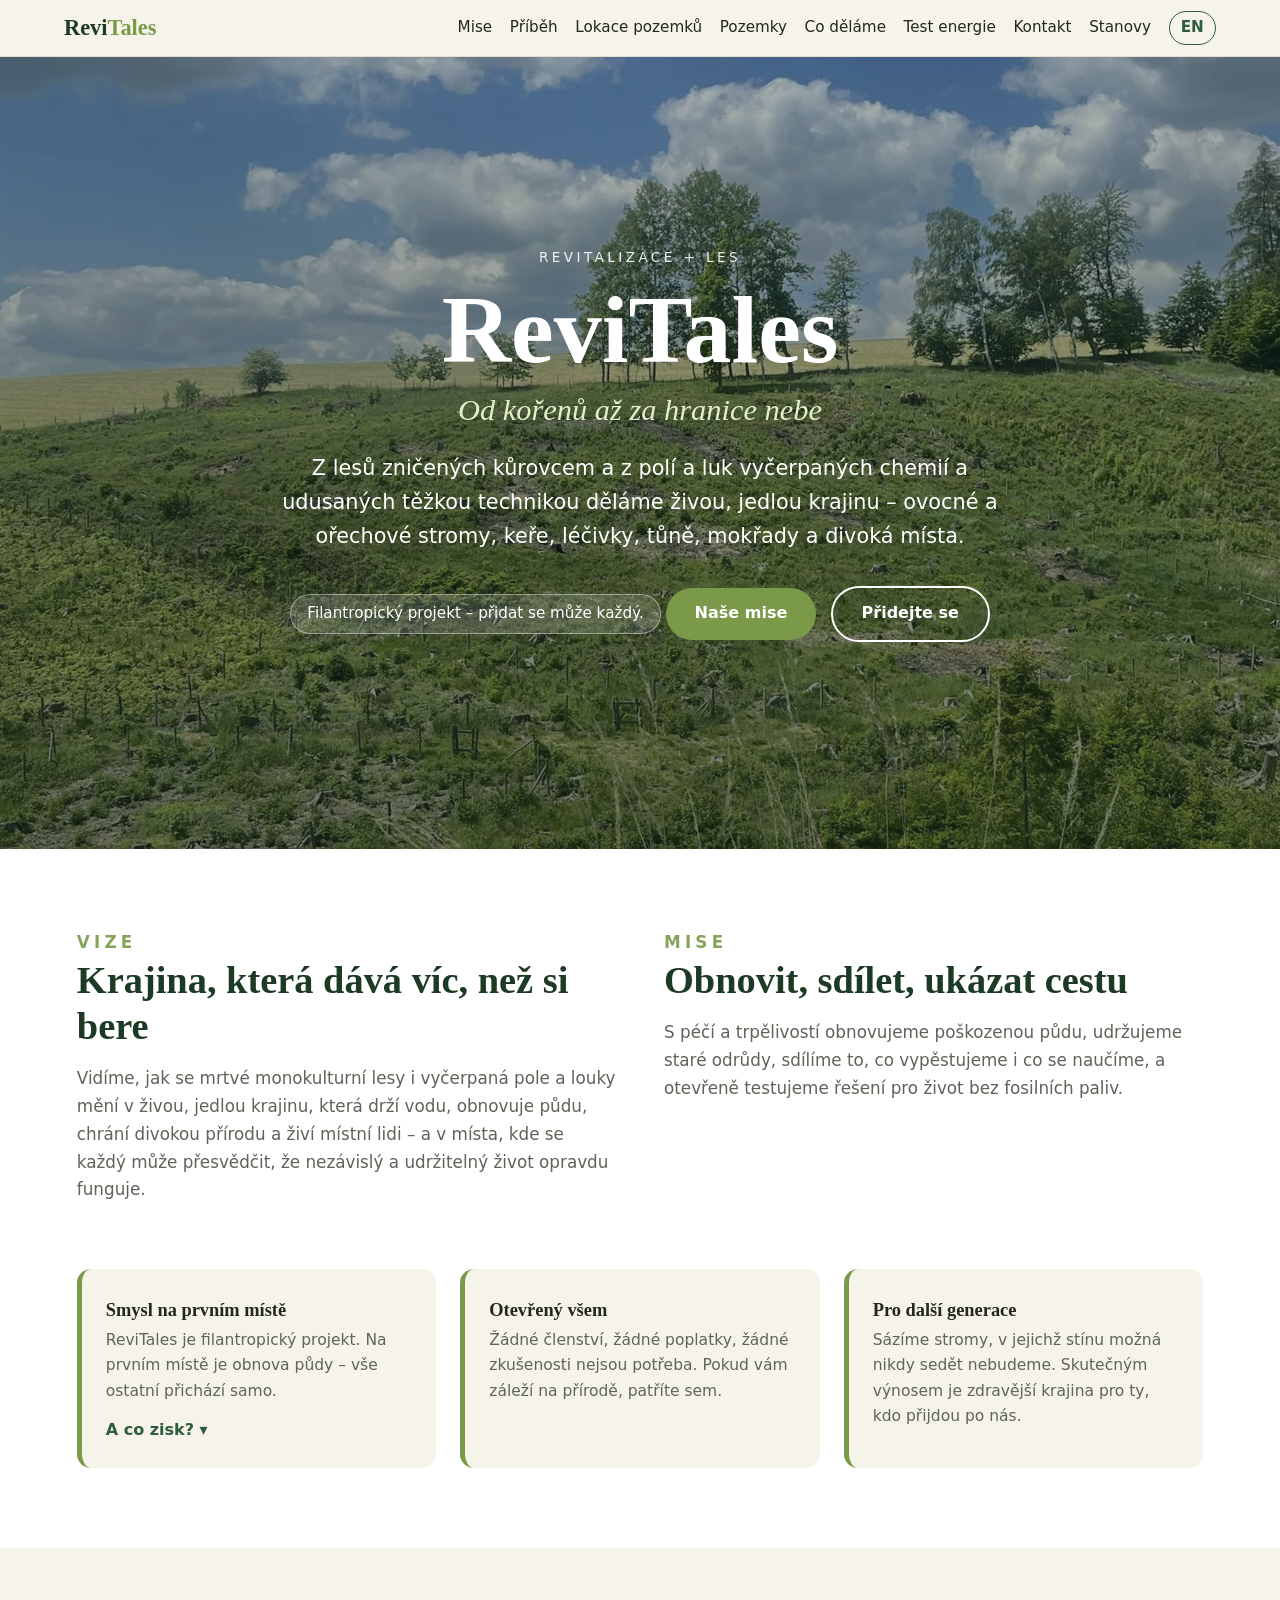
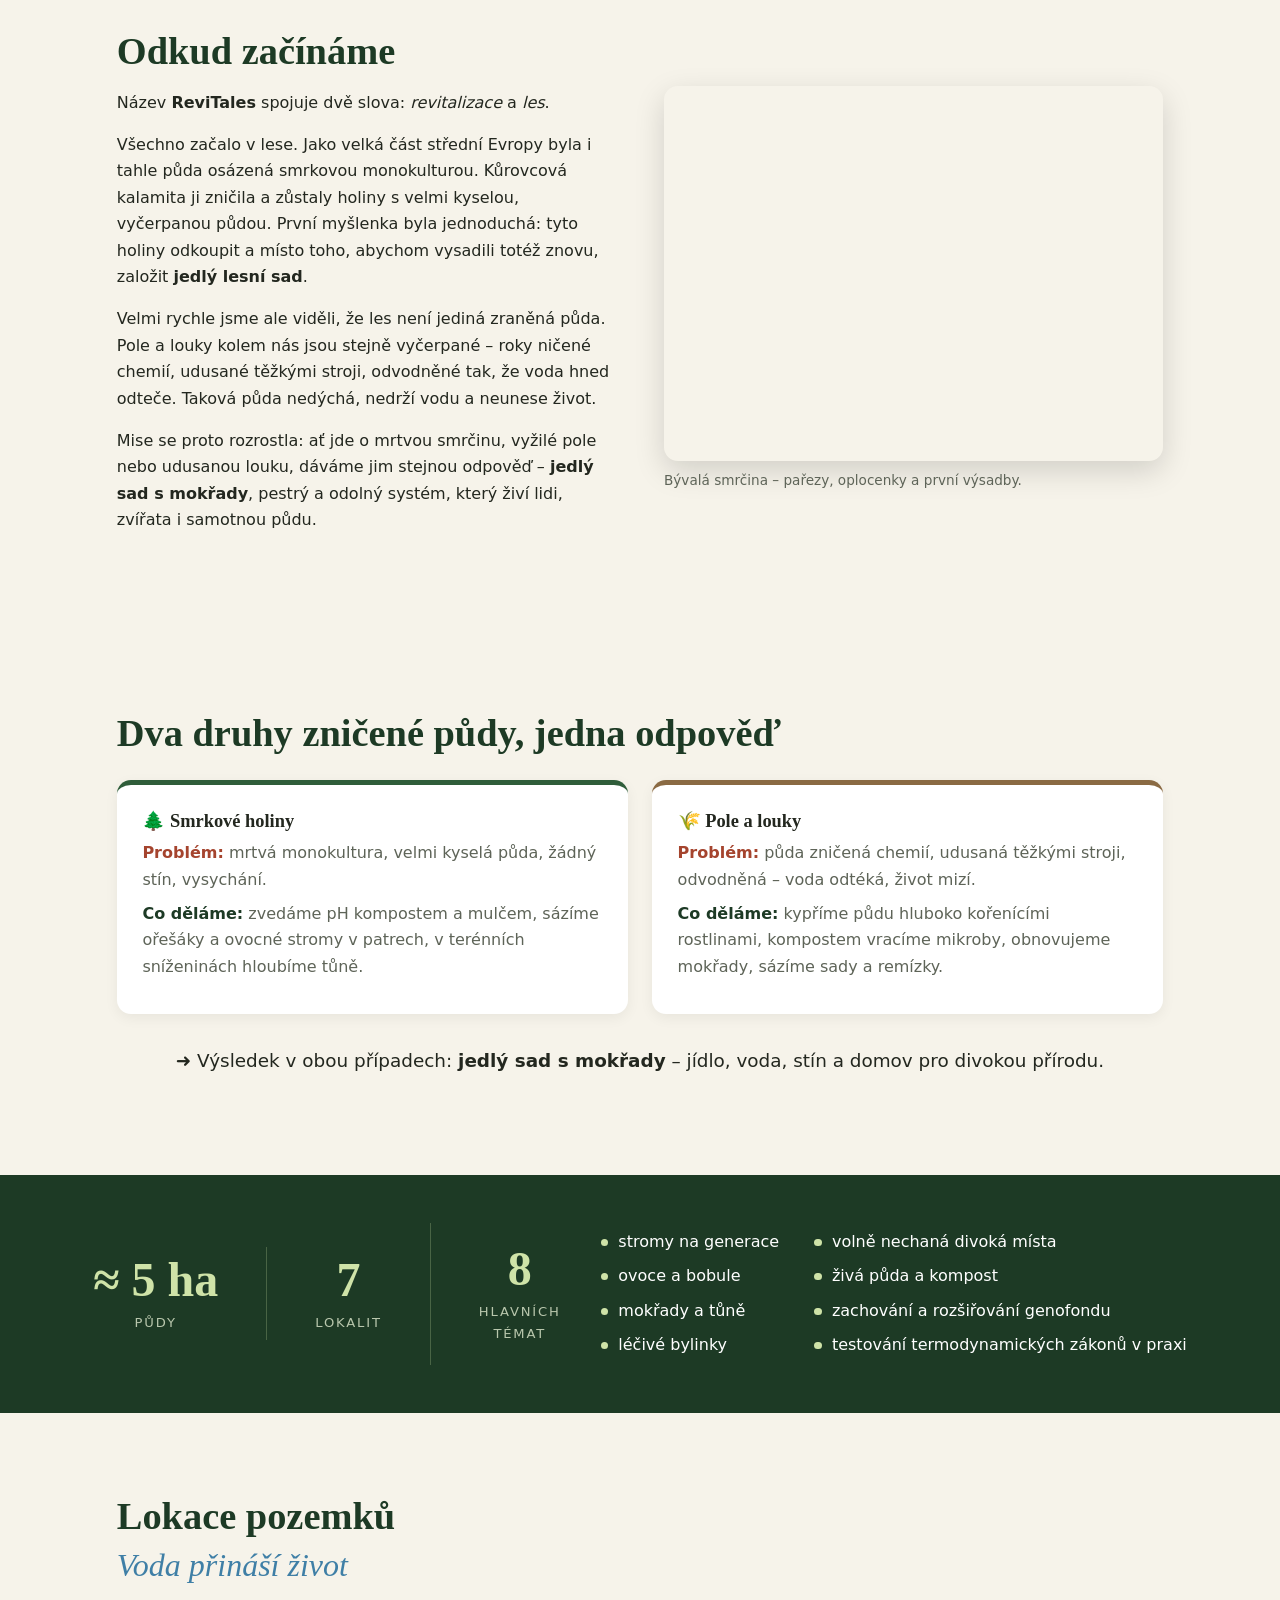
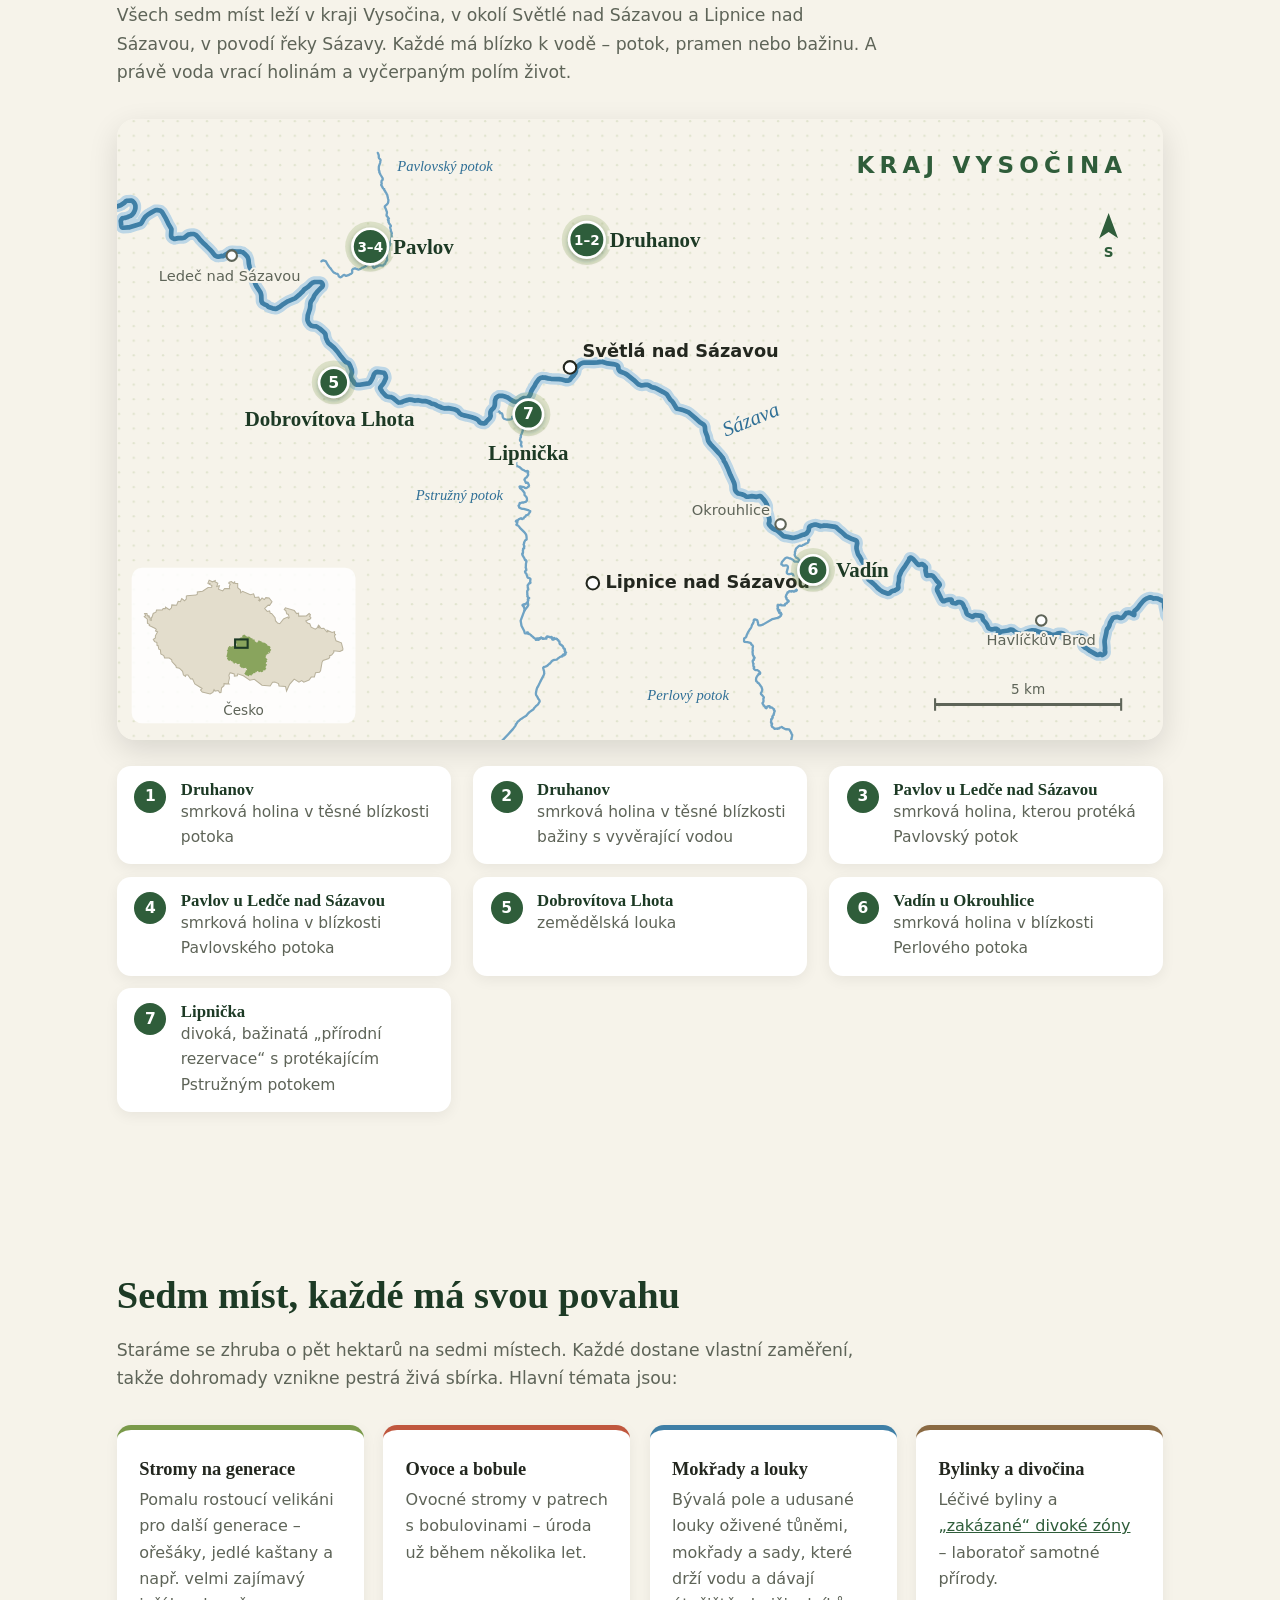
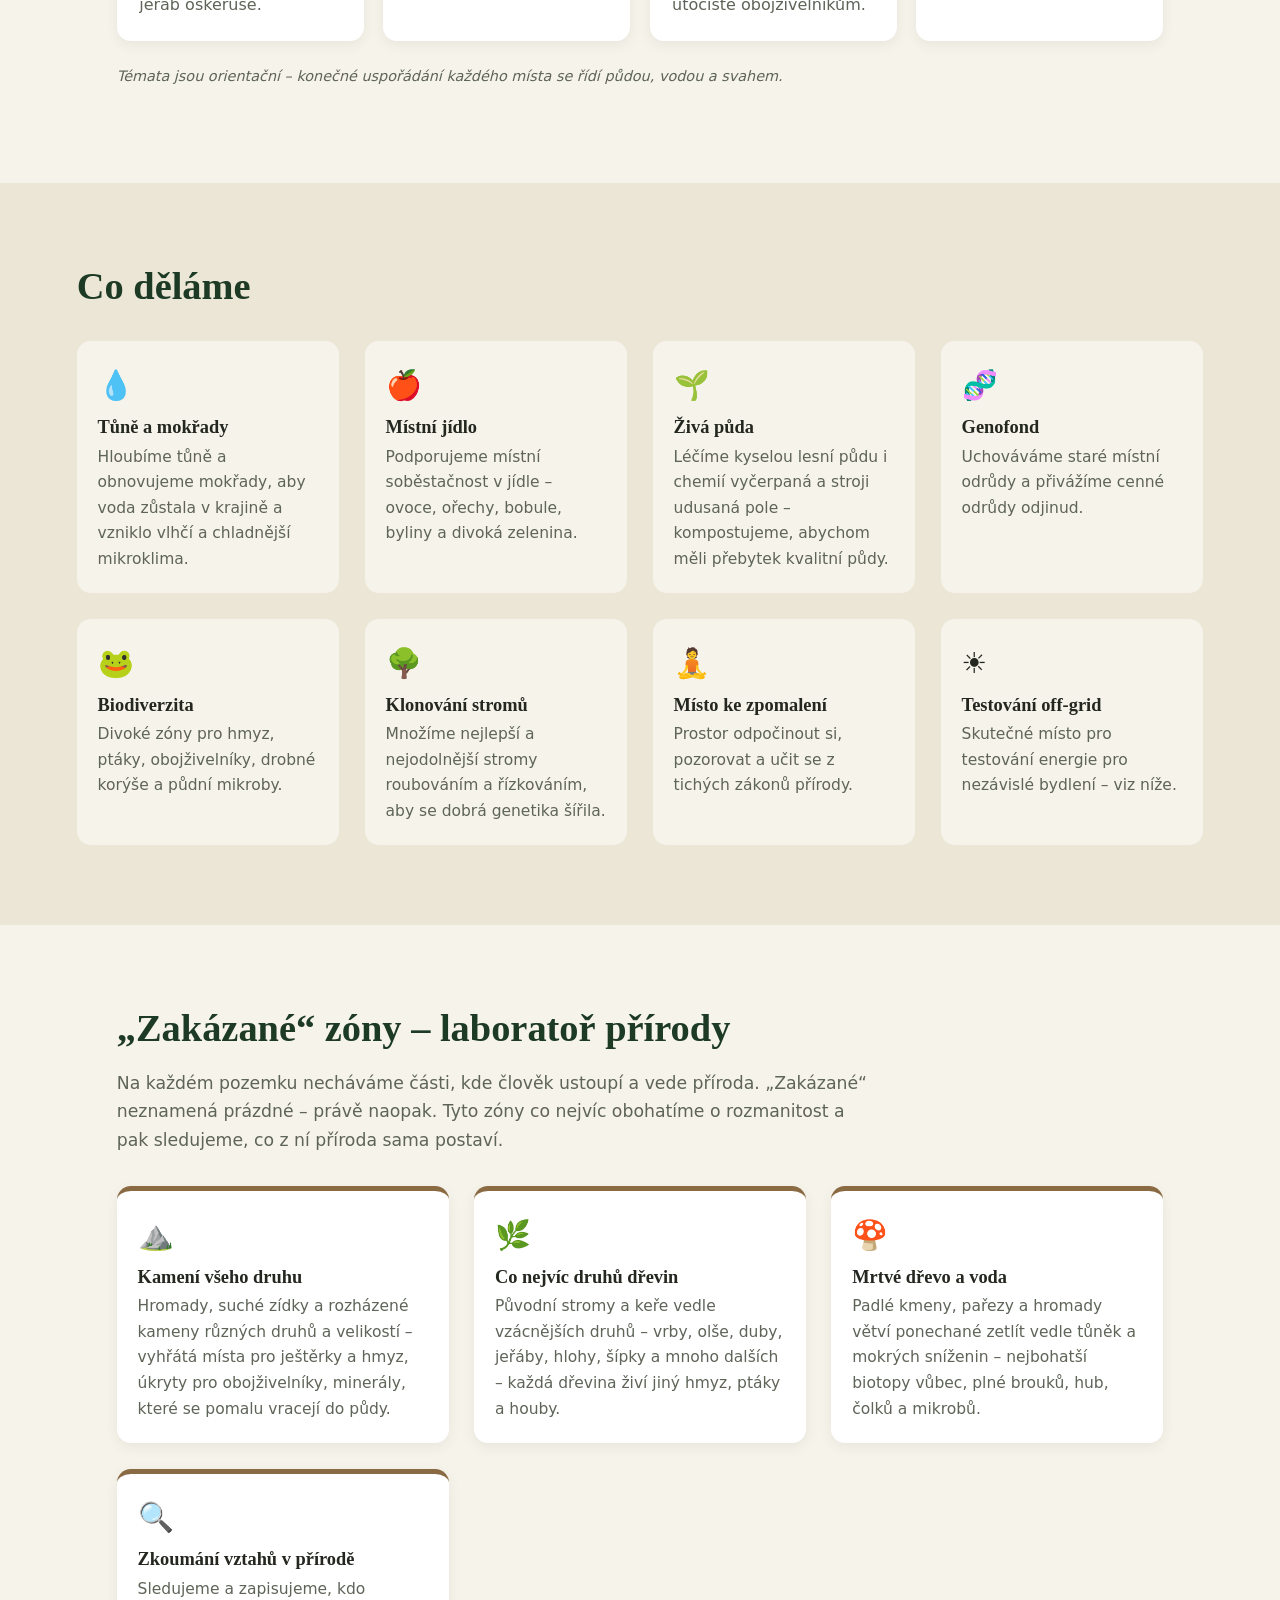
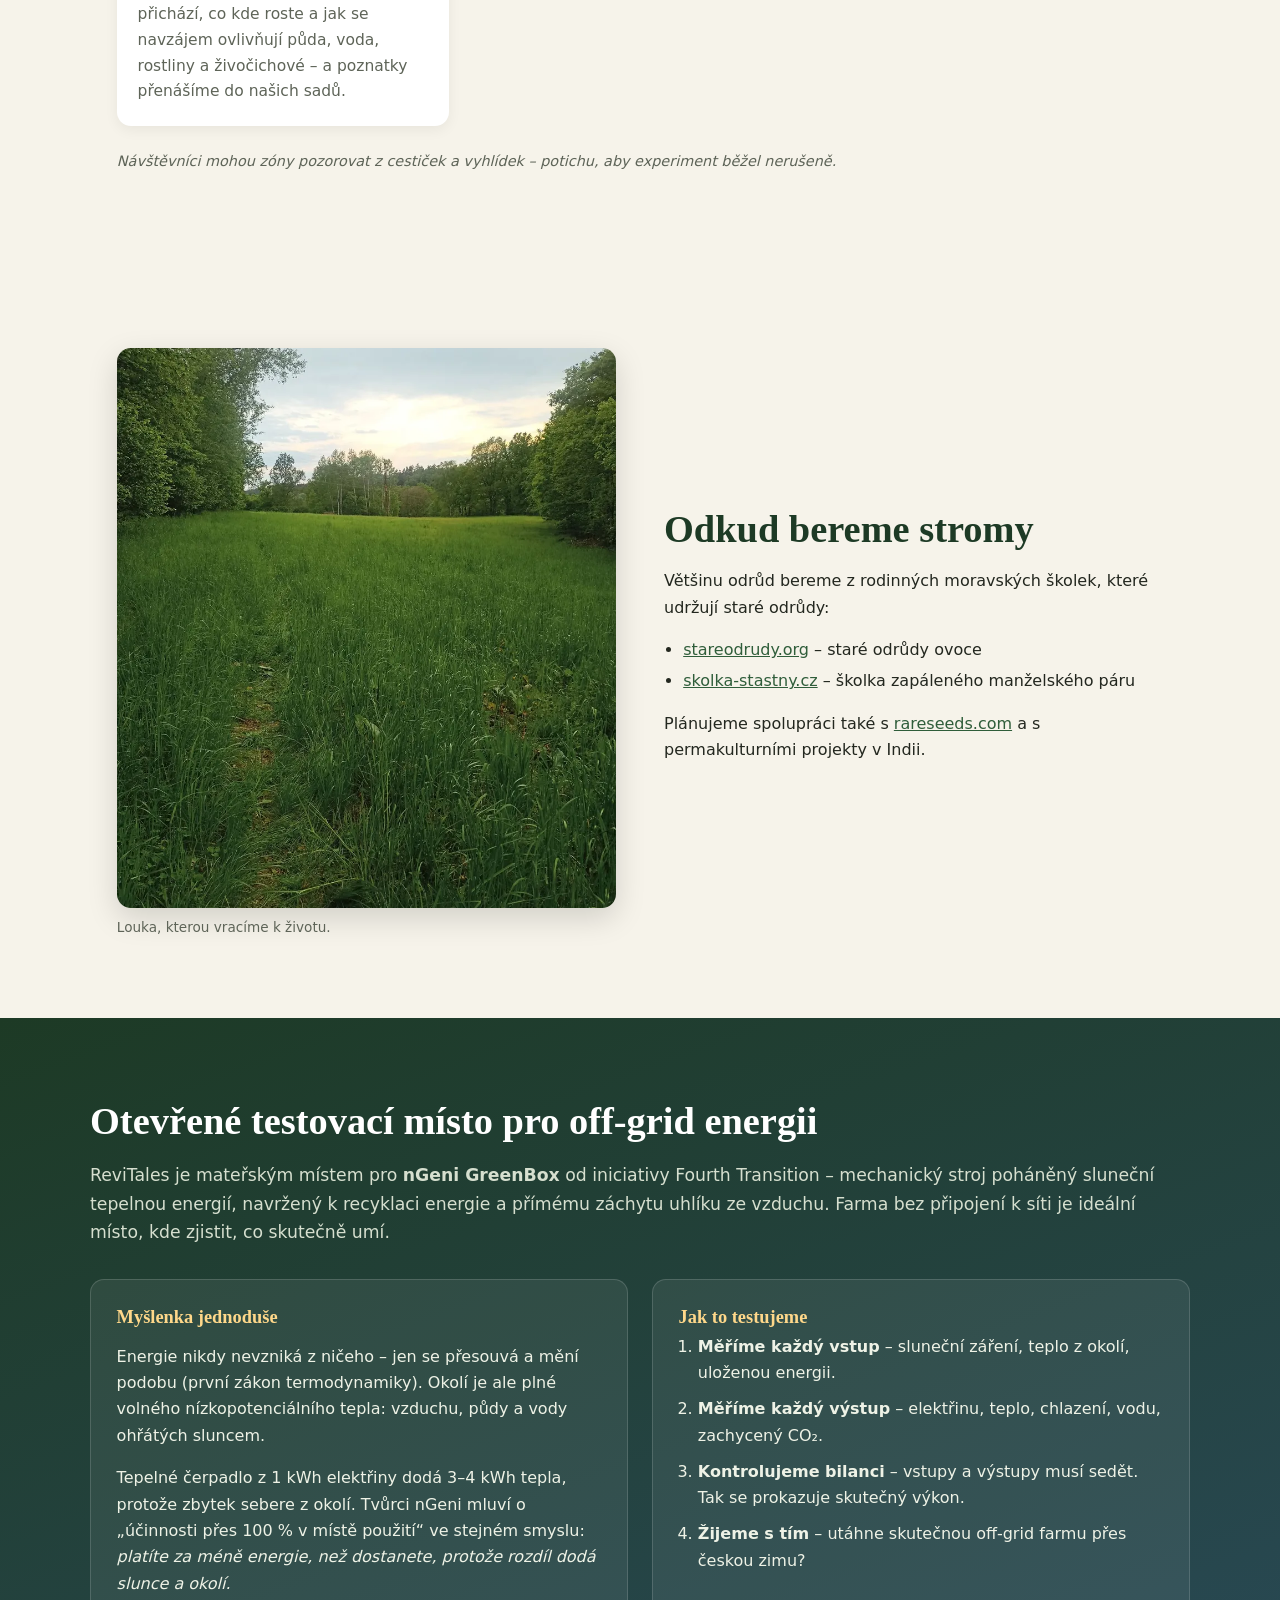
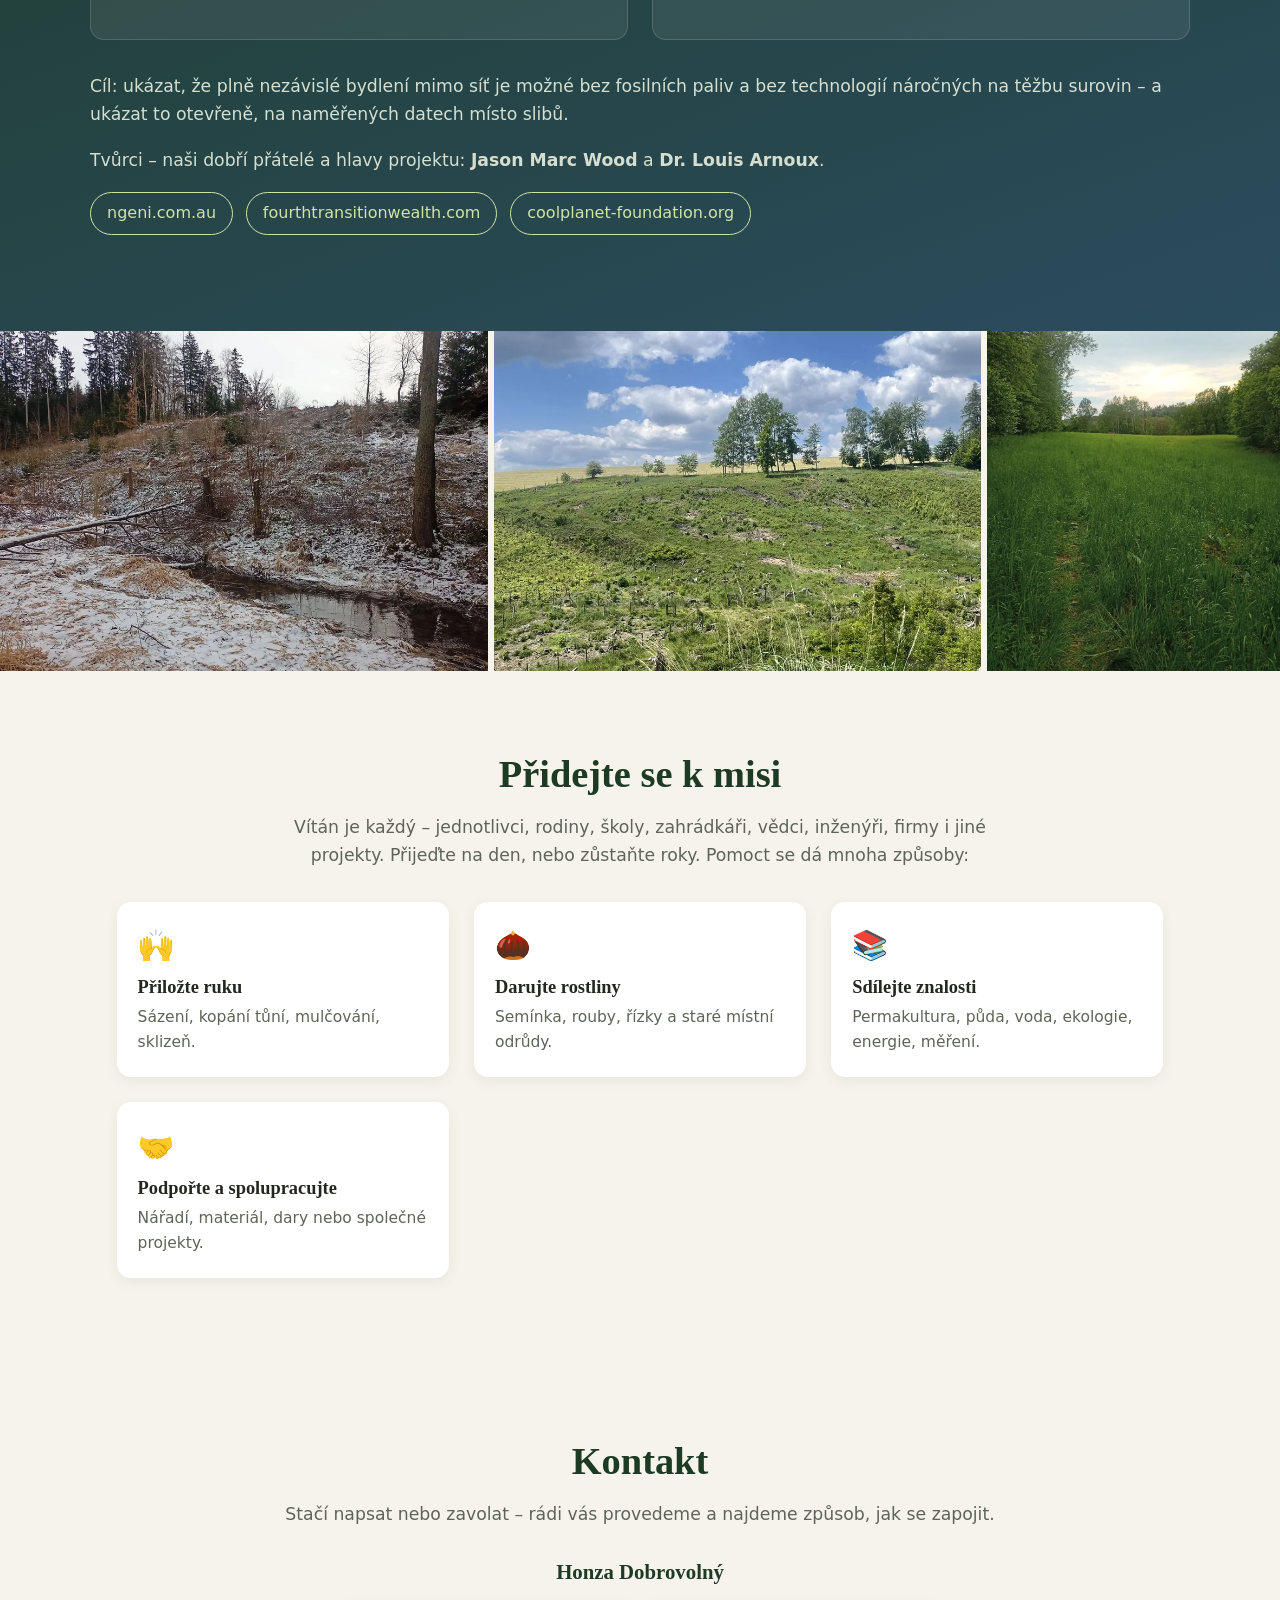
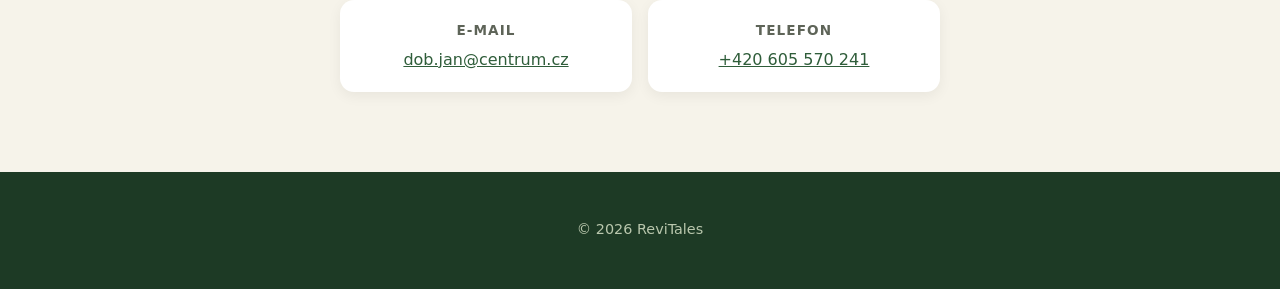
==== commit 51535038: "Add 'Lokace pozemků / Site locations' section with OSM-based map of the 7 sites, menu item Co-Author" ====
--- a/index.html
+++ b/index.html
@@ -114,6 +114,7 @@
   <nav>
     <a href="#mission">Mise</a>
     <a href="#story">Příběh</a>
+    <a href="#lokace">Lokace pozemků</a>
     <a href="#sites">Pozemky</a>
     <a href="#work">Co děláme</a>
     <a href="#ngeni">Test energie</a>
@@ -225,6 +226,25 @@
   <div><b>≈ 5 ha</b>půdy</div>
   <div><b>7</b>lokalit</div>
   <div class="themes-stat"><div><b>8</b>hlavních témat</div><ul class="themes"><li>stromy na generace</li><li>ovoce a bobule</li><li>mokřady a tůně</li><li>léčivé bylinky</li><li>volně nechaná divoká místa</li><li>živá půda a kompost</li><li>zachování a rozšiřování genofondu</li><li>testování termodynamických zákonů v praxi</li></ul></div>
+</section>
+
+<!-- LOCATIONS -->
+<section id="lokace" class="section locations">
+  <h2>Lokace pozemků</h2>
+  <p class="motto">Voda přináší život</p>
+  <p class="intro">Všech sedm míst leží v kraji Vysočina, v okolí Světlé nad Sázavou a Lipnice nad Sázavou, v povodí řeky Sázavy. Každé má blízko k vodě – potok, pramen nebo bažinu. A právě voda vrací holinám a vyčerpaným polím život.</p>
+  <figure class="map">
+    <a href="images/mapa-pozemku.svg" target="_blank" title="Otevřít mapu ve větší velikosti"><img src="images/mapa-pozemku.svg" width="1000" height="594" alt="Mapa sedmi pozemků ReviTales v kraji Vysočina u Světlé nad Sázavou a Lipnice nad Sázavou: Druhanov, Pavlov, Dobrovítova Lhota, Lipnička a Vadín u řeky Sázavy a jejích potoků" loading="lazy" decoding="async"></a>
+  </figure>
+  <ol class="sites-list">
+    <li><span class="n">1</span><div><b>Druhanov</b>smrková holina v těsné blízkosti potoka</div></li>
+    <li><span class="n">2</span><div><b>Druhanov</b>smrková holina v těsné blízkosti bažiny s vyvěrající vodou</div></li>
+    <li><span class="n">3</span><div><b>Pavlov u Ledče nad Sázavou</b>smrková holina, kterou protéká Pavlovský potok</div></li>
+    <li><span class="n">4</span><div><b>Pavlov u Ledče nad Sázavou</b>smrková holina v blízkosti Pavlovského potoka</div></li>
+    <li><span class="n">5</span><div><b>Dobrovítova Lhota</b>zemědělská louka</div></li>
+    <li><span class="n">6</span><div><b>Vadín u Okrouhlice</b>smrková holina v blízkosti Perlového potoka</div></li>
+    <li><span class="n">7</span><div><b>Lipnička</b>divoká, bažinatá „přírodní rezervace“ s protékajícím Pstružným potokem</div></li>
+  </ol>
 </section>
 
 <!-- SITES -->
--- a/style.css
+++ b/style.css
@@ -145,6 +145,15 @@
   width: .45rem; height: .45rem; border-radius: 50%; background: #cfe3a8;
 }
 
+/* locations map */
+.locations .motto { font: italic clamp(1.4rem, 3vw, 2rem) Georgia, serif; color: #3f7fa6; margin: -.5rem 0 1rem; }
+.map { margin: 2rem 0 1.6rem; }
+.map img { width: 100%; border-radius: 18px; box-shadow: 0 10px 30px rgba(0,0,0,.12); }
+.sites-list { list-style: none; margin: 0; padding: 0; display: grid; grid-template-columns: repeat(auto-fit, minmax(320px, 1fr)); gap: .8rem 1.4rem; }
+.sites-list li { display: flex; gap: .9rem; align-items: flex-start; background: #fff; border-radius: var(--radius); padding: .85rem 1.1rem; box-shadow: 0 4px 14px rgba(0,0,0,.06); color: var(--muted); font-size: .97rem; }
+.sites-list .n { flex: none; width: 2rem; height: 2rem; border-radius: 50%; background: var(--green); color: #fff; font-weight: 700; display: grid; place-items: center; margin-top: .1rem; }
+.sites-list b { display: block; color: var(--green-dark); font: 700 1.05rem Georgia, serif; }
+
 /* cards */
 .cards { display: grid; grid-template-columns: repeat(auto-fit, minmax(230px, 1fr)); gap: 1.2rem; margin-top: 2rem; }
 .card {
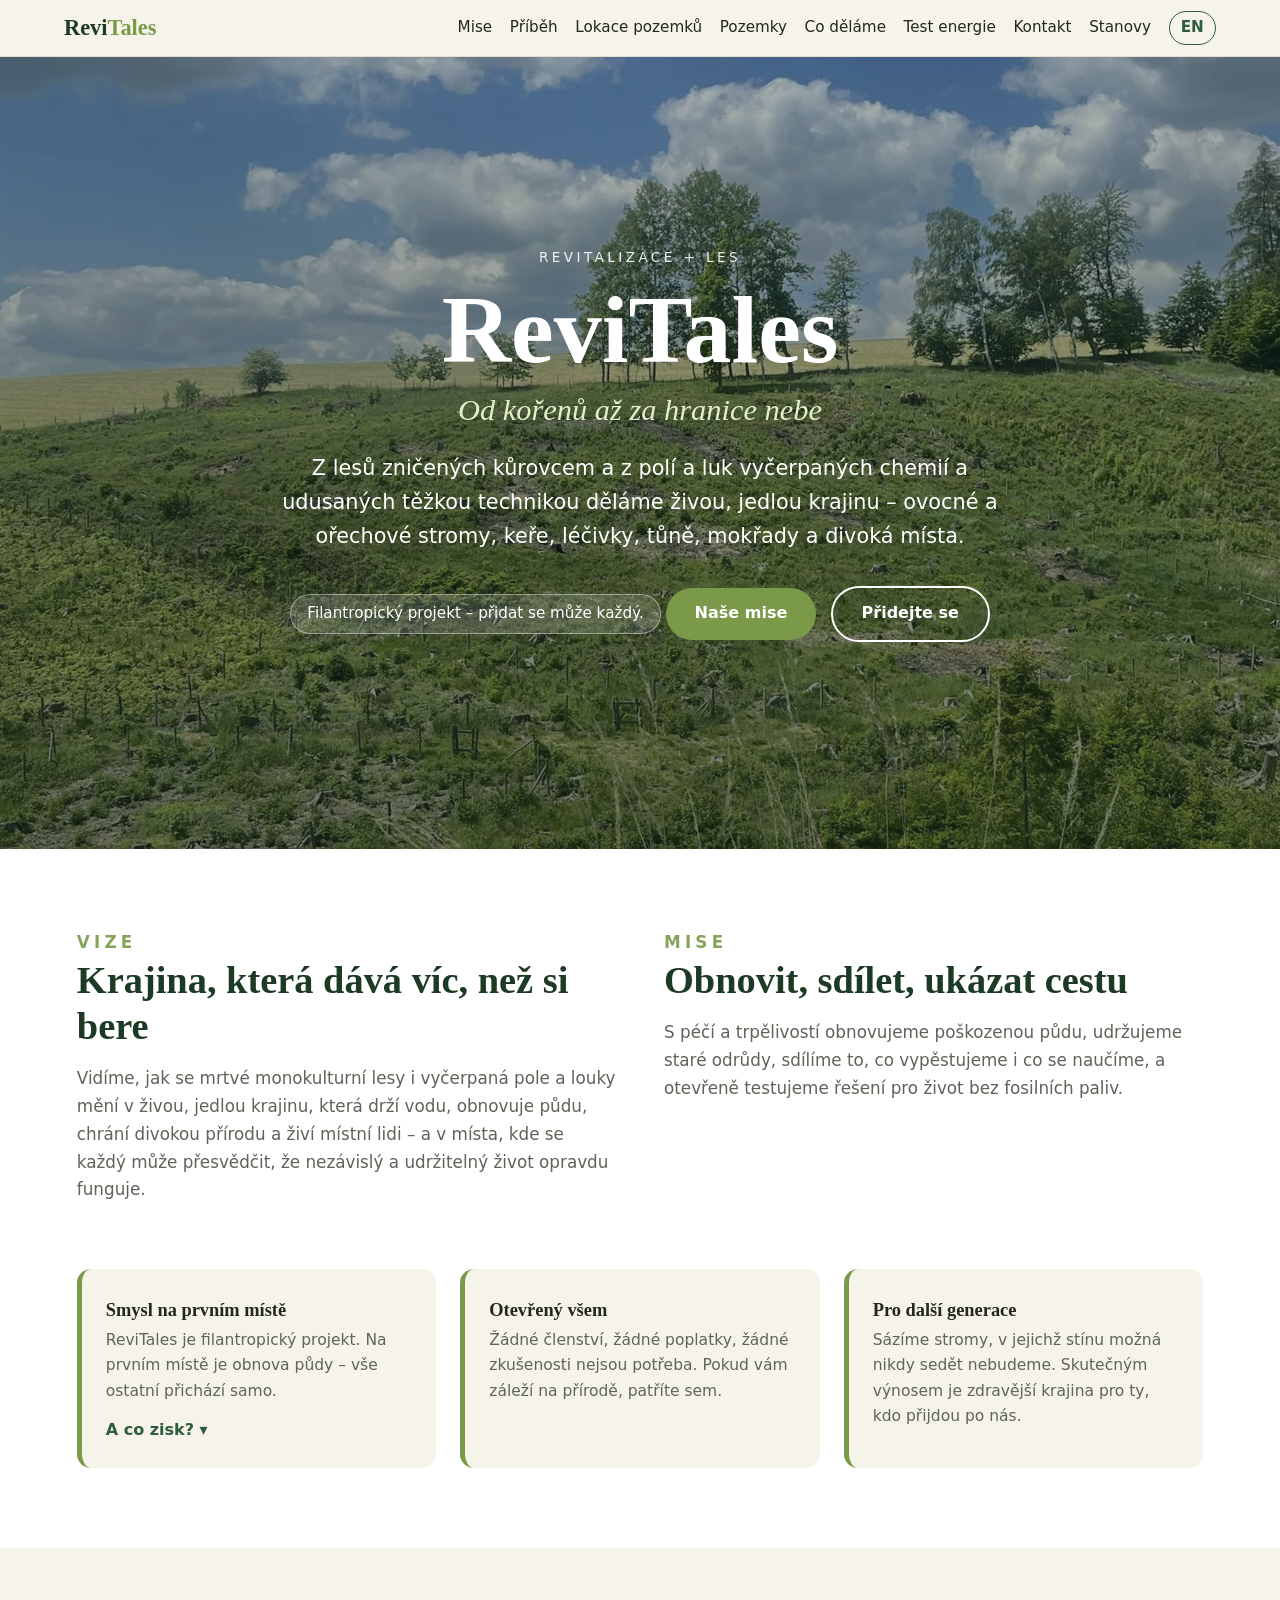
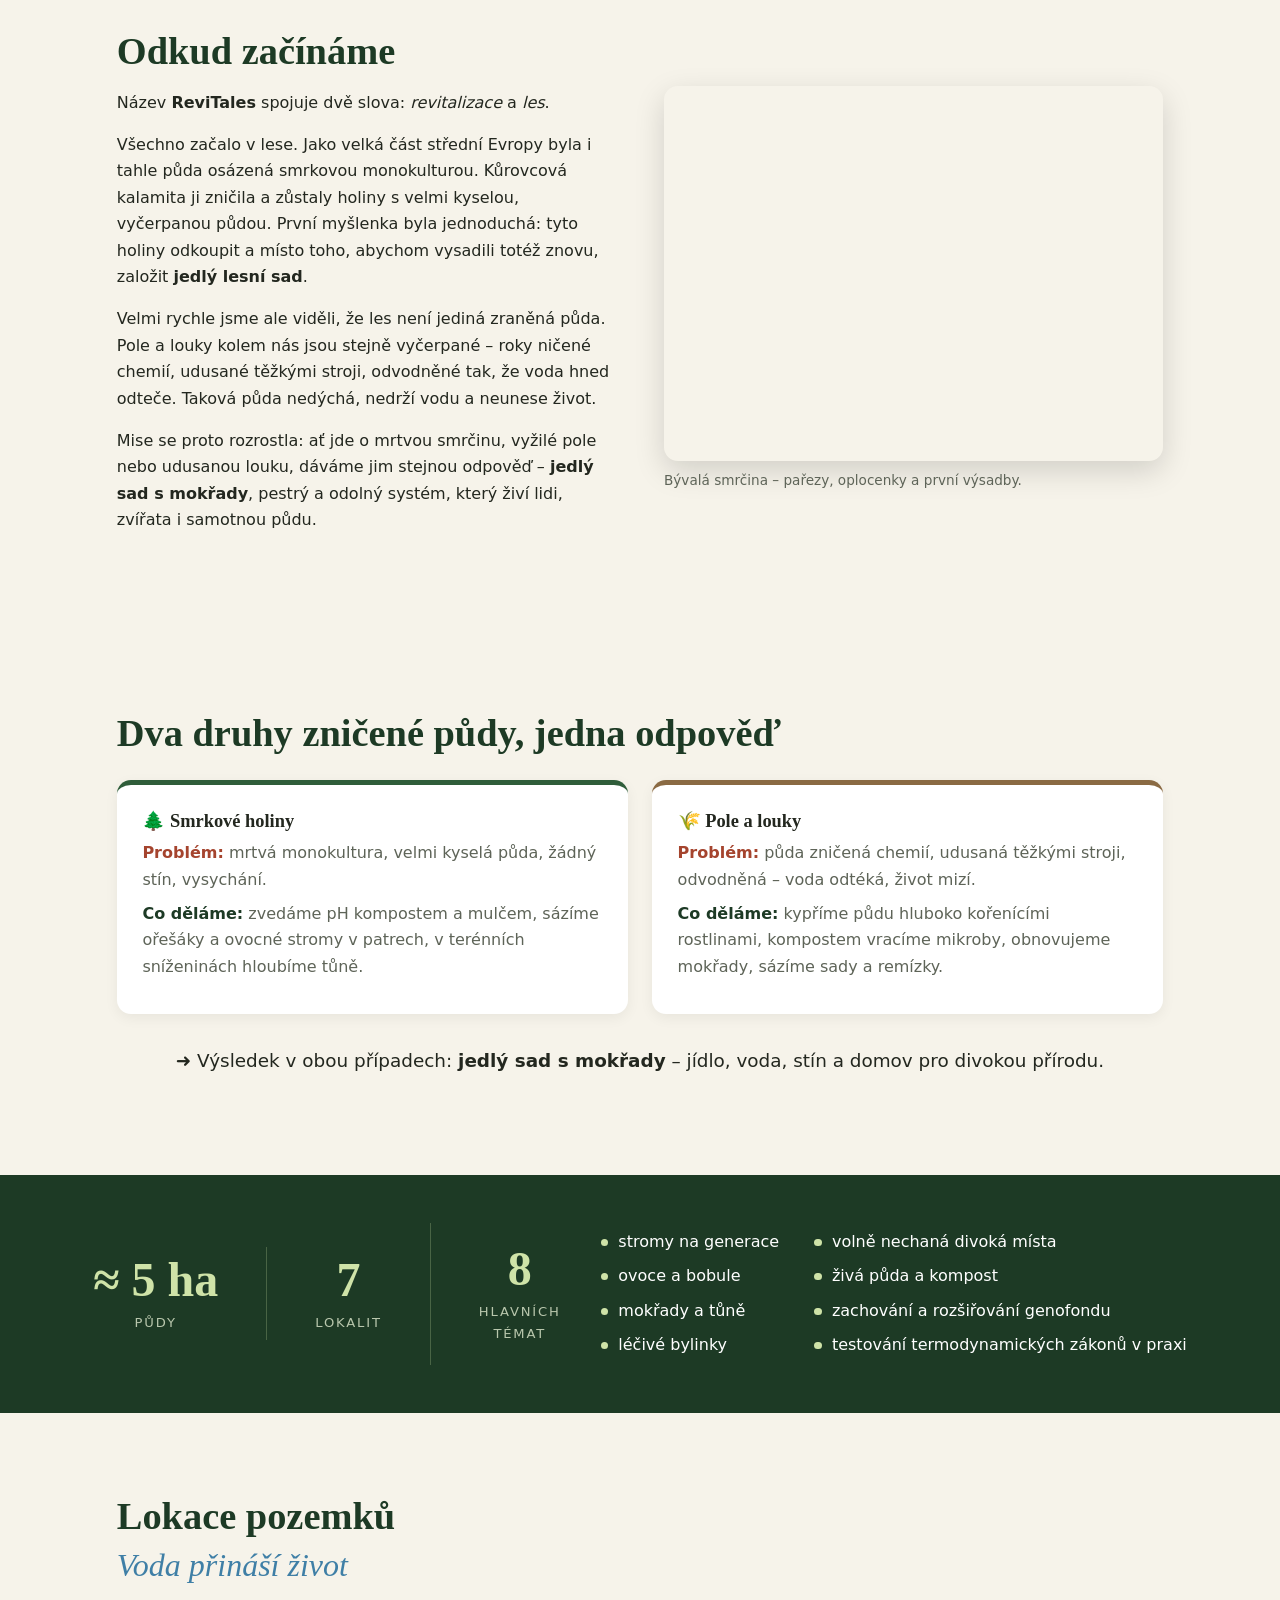
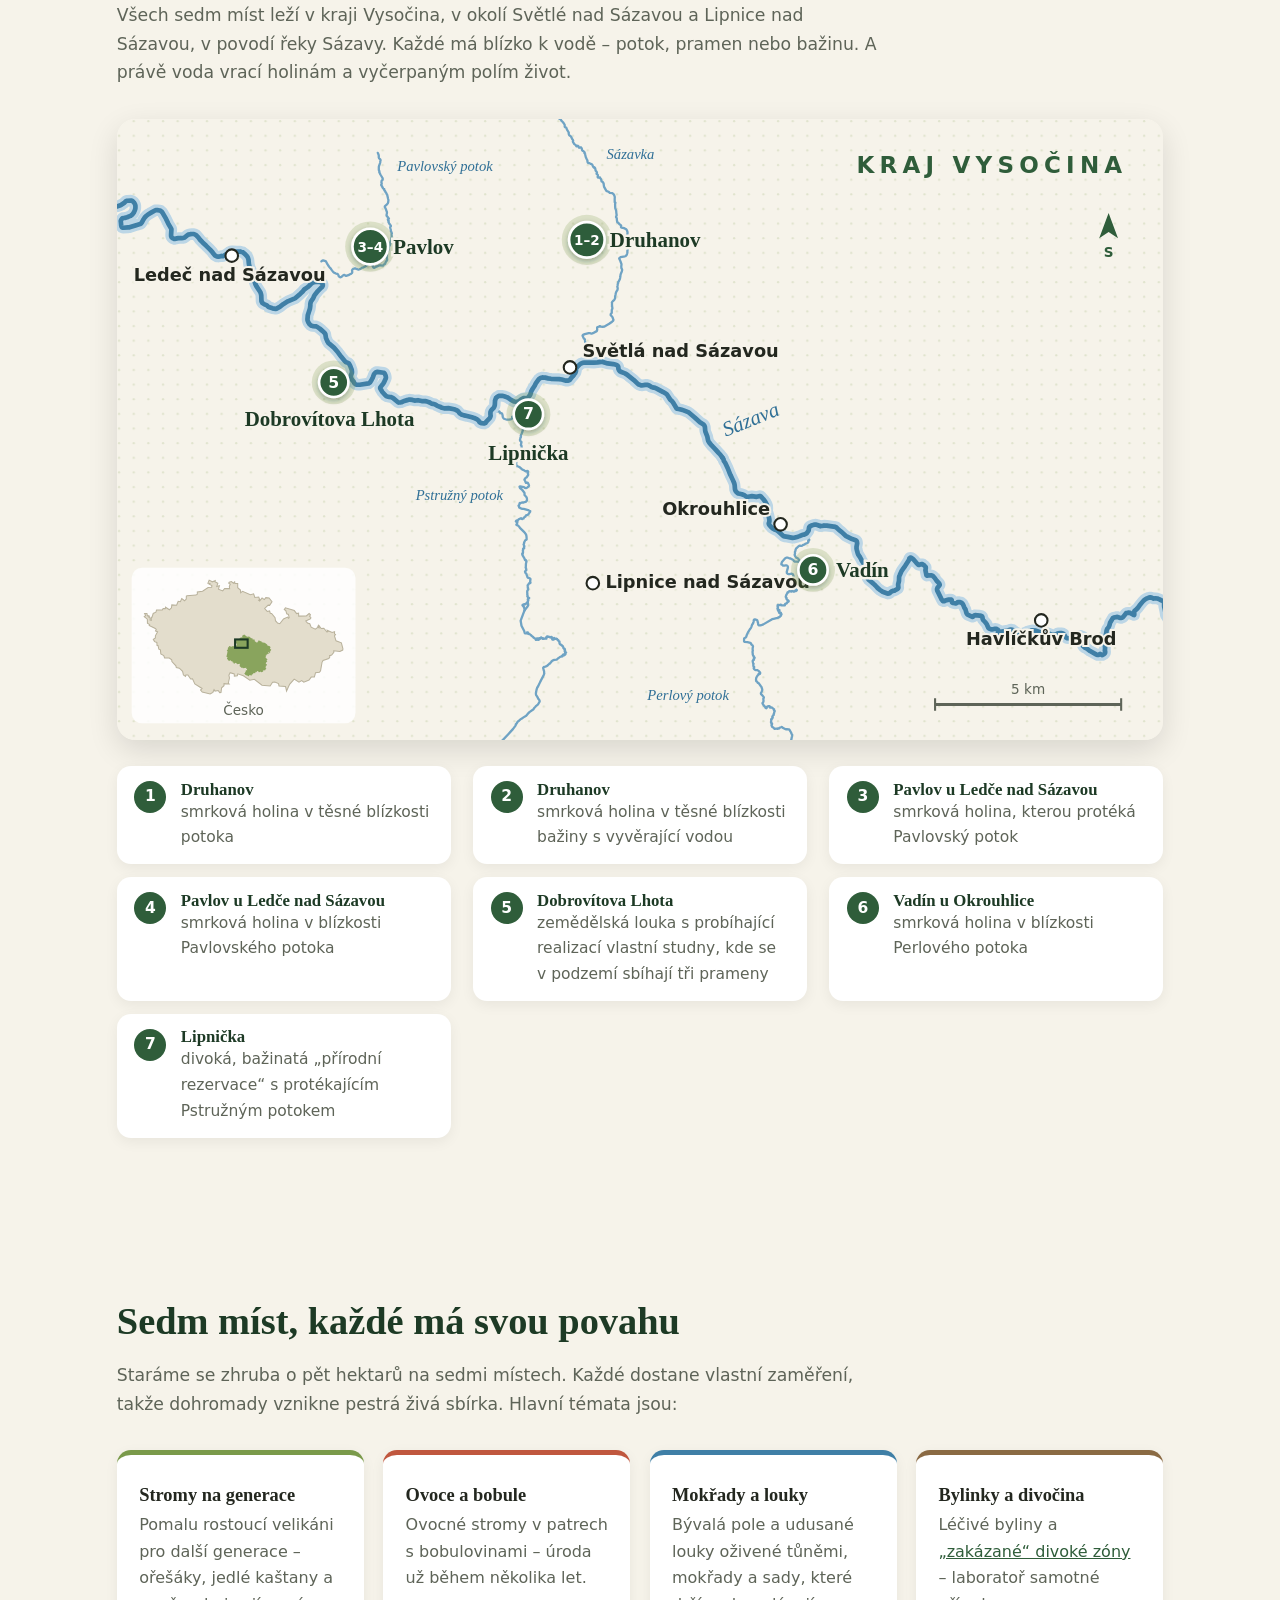
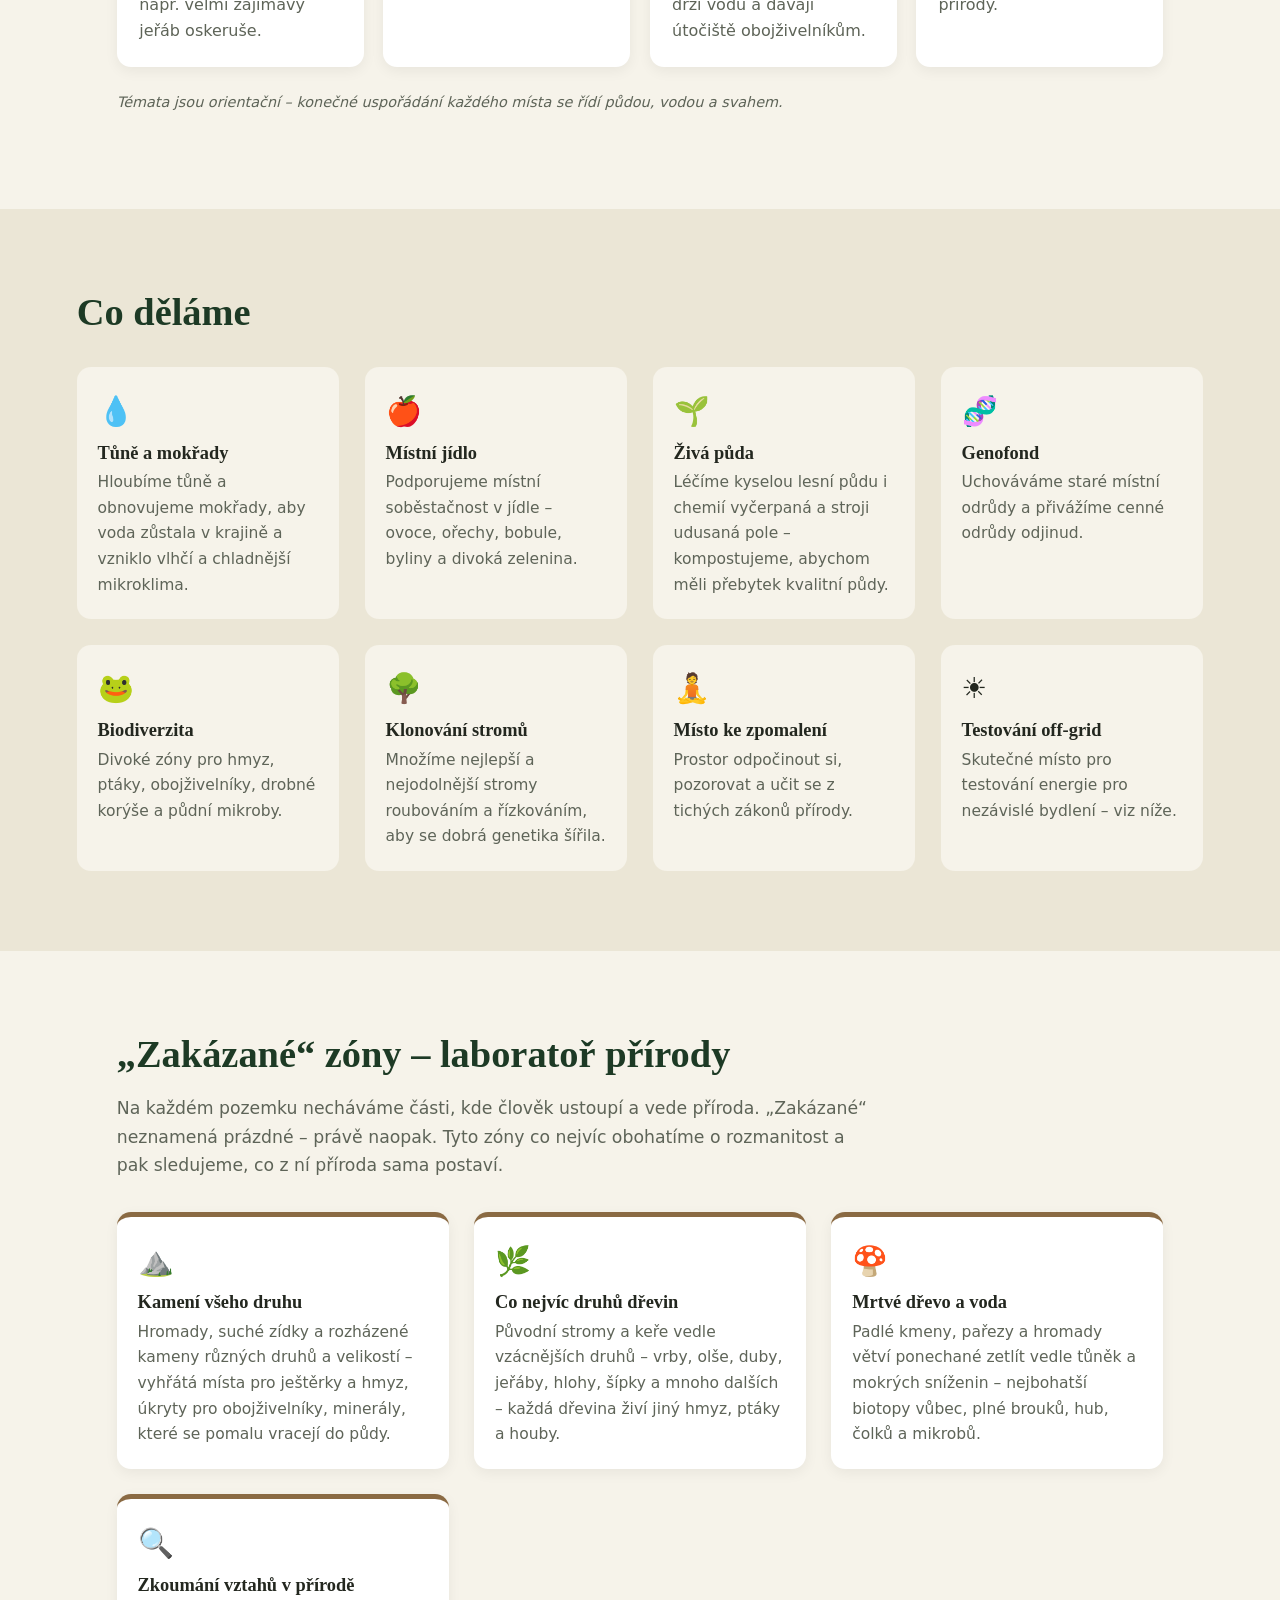
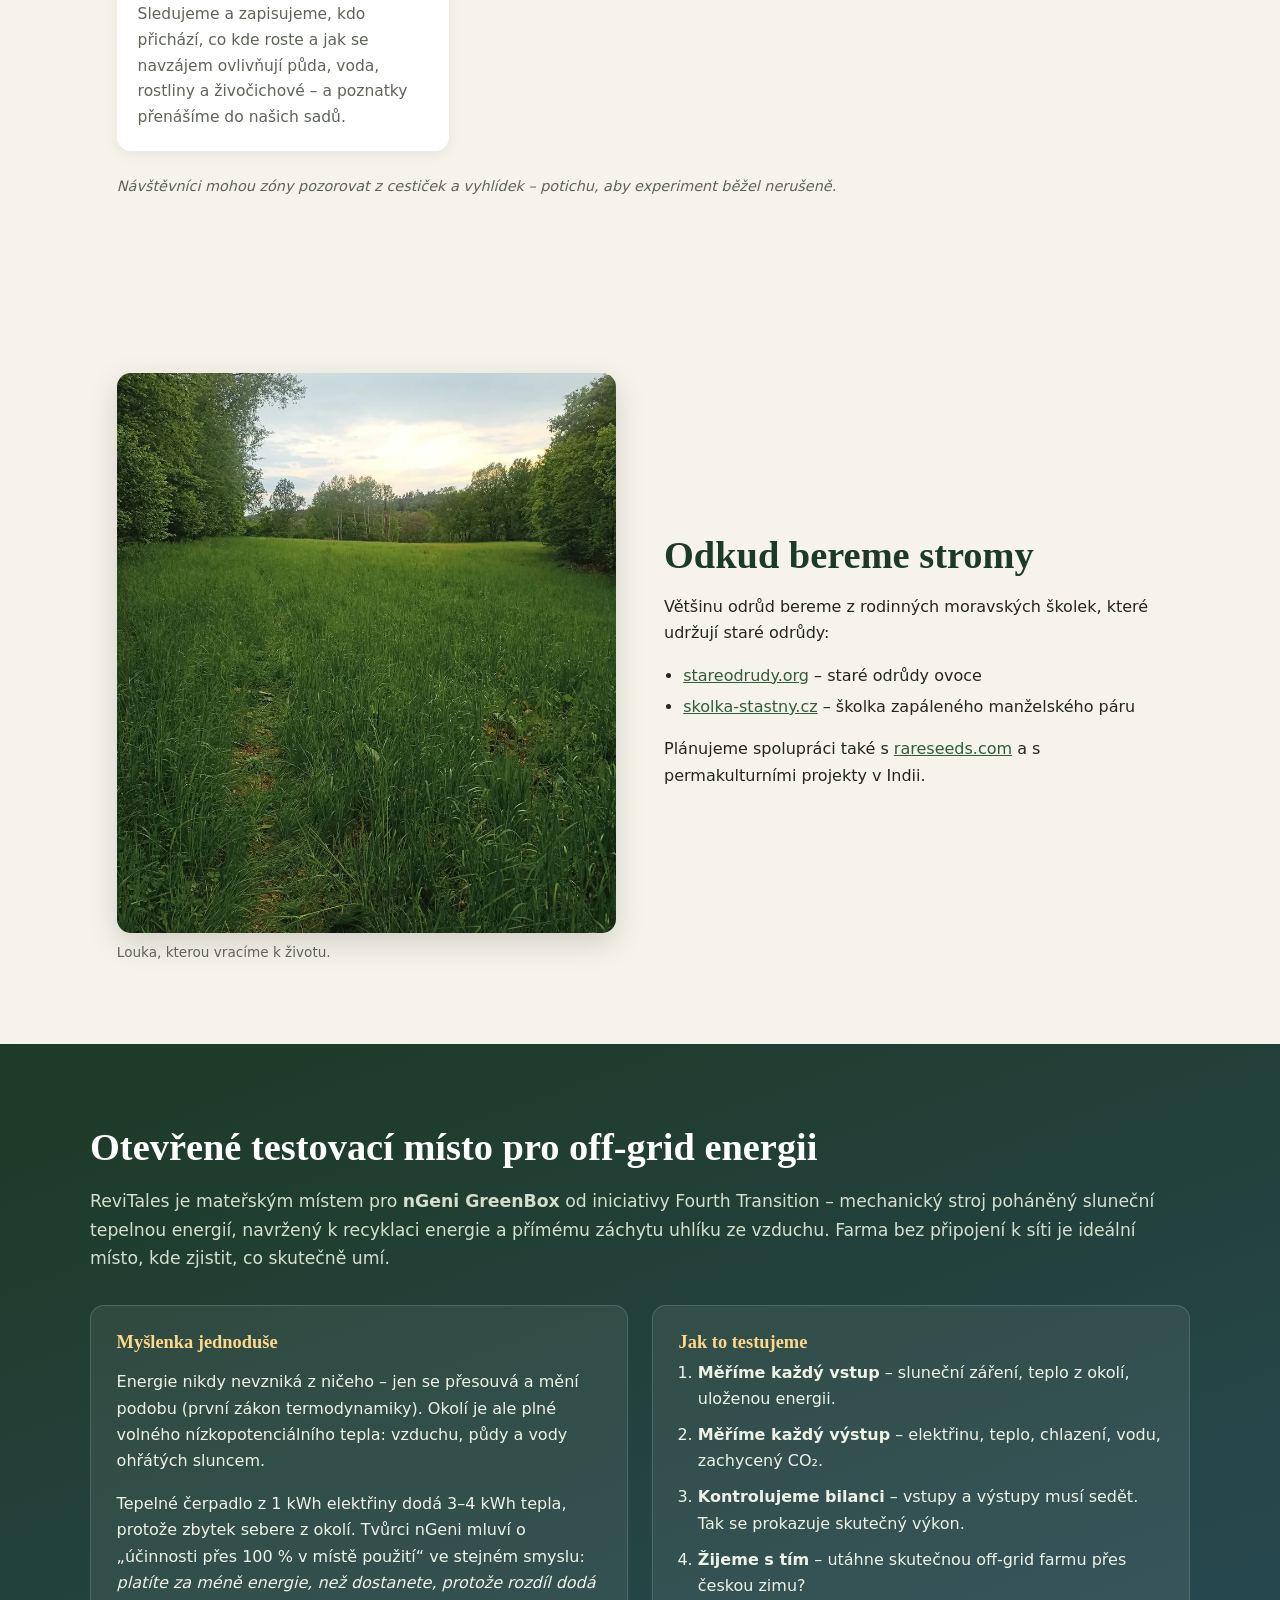
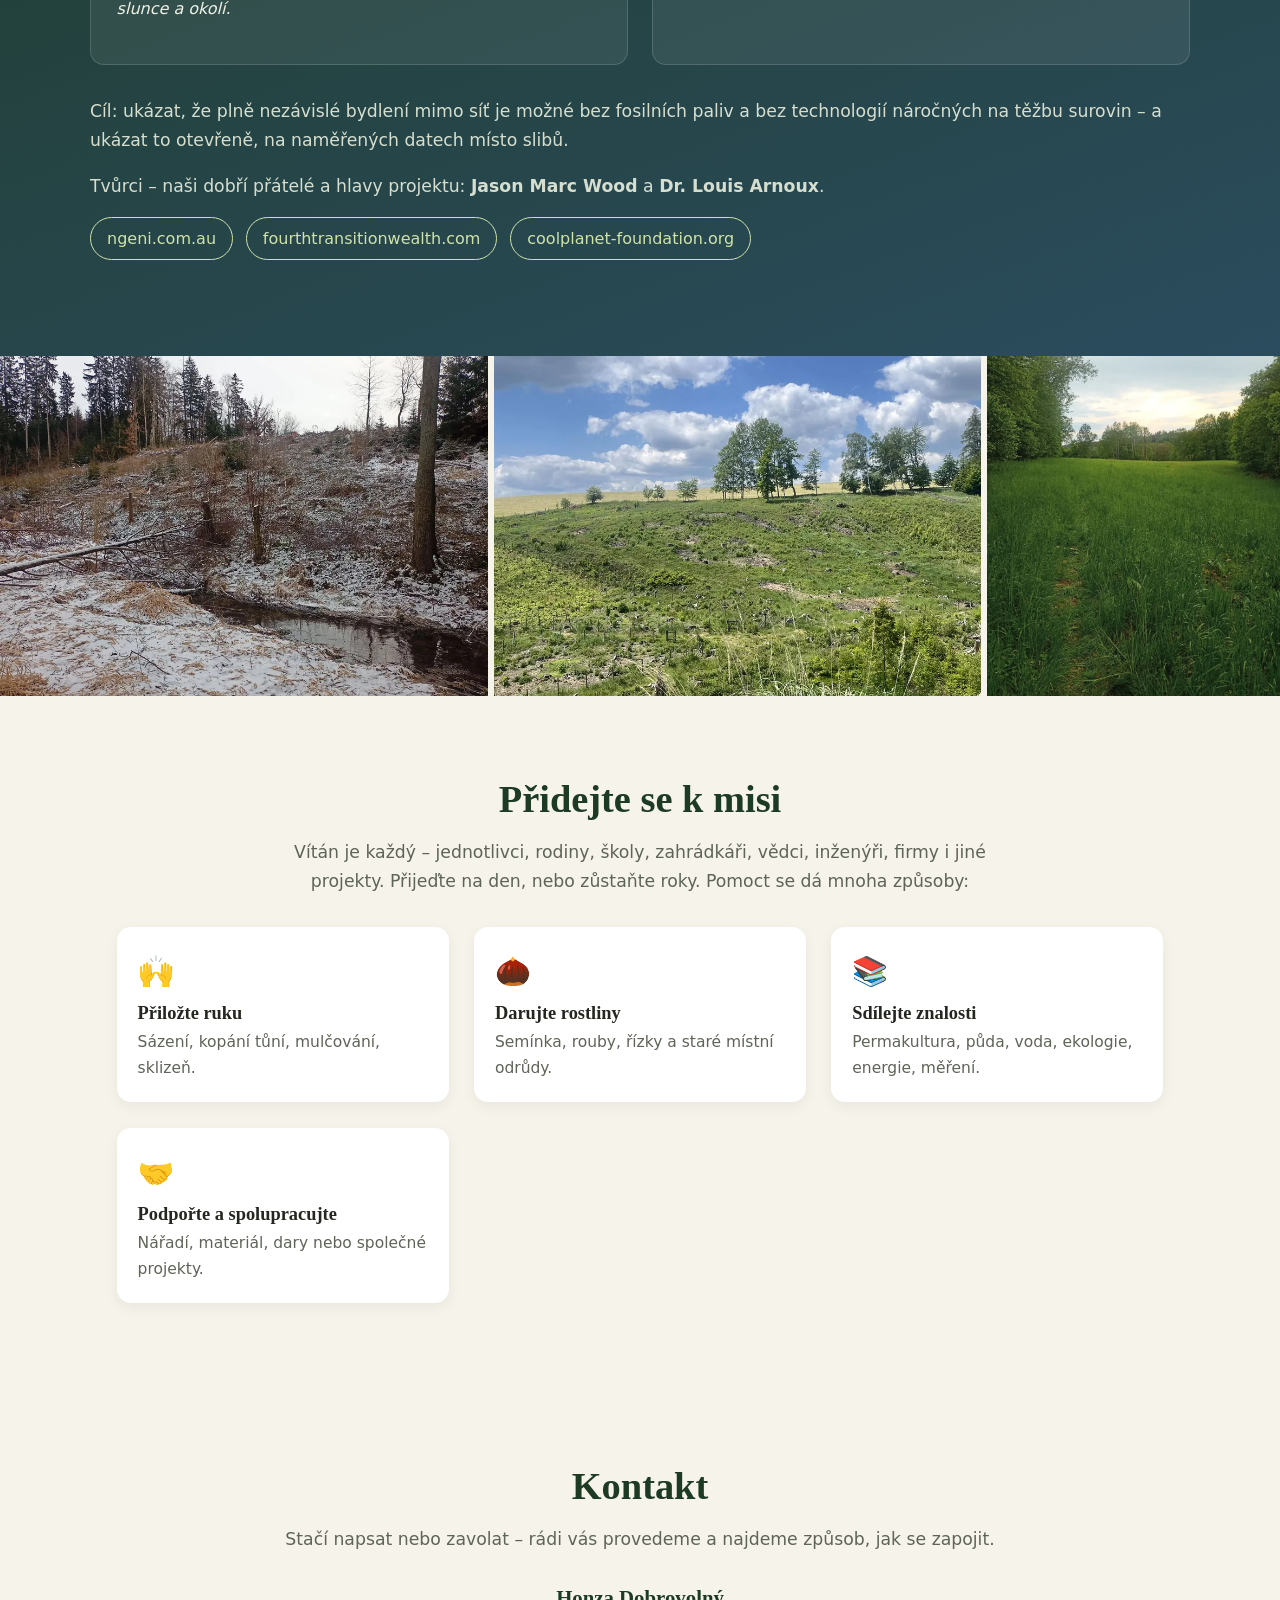
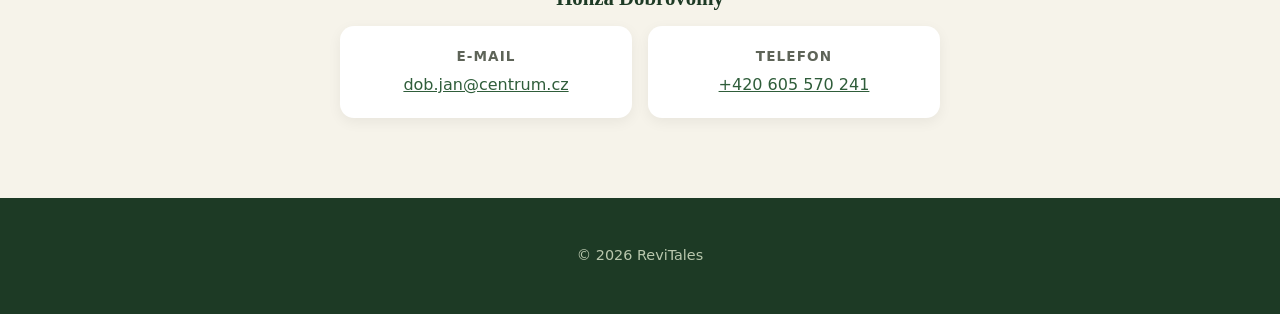
==== commit ef36df86: "Dobrovítova Lhota: well with three underground springs Co-Authored-By: Claude Opus 5.5 <noreply@anth" ====
--- a/index.html
+++ b/index.html
@@ -241,7 +241,7 @@
     <li><span class="n">2</span><div><b>Druhanov</b>smrková holina v těsné blízkosti bažiny s vyvěrající vodou</div></li>
     <li><span class="n">3</span><div><b>Pavlov u Ledče nad Sázavou</b>smrková holina, kterou protéká Pavlovský potok</div></li>
     <li><span class="n">4</span><div><b>Pavlov u Ledče nad Sázavou</b>smrková holina v blízkosti Pavlovského potoka</div></li>
-    <li><span class="n">5</span><div><b>Dobrovítova Lhota</b>zemědělská louka</div></li>
+    <li><span class="n">5</span><div><b>Dobrovítova Lhota</b>zemědělská louka s probíhající realizací vlastní studny, kde se v podzemí sbíhají tři prameny</div></li>
     <li><span class="n">6</span><div><b>Vadín u Okrouhlice</b>smrková holina v blízkosti Perlového potoka</div></li>
     <li><span class="n">7</span><div><b>Lipnička</b>divoká, bažinatá „přírodní rezervace“ s protékajícím Pstružným potokem</div></li>
   </ol>
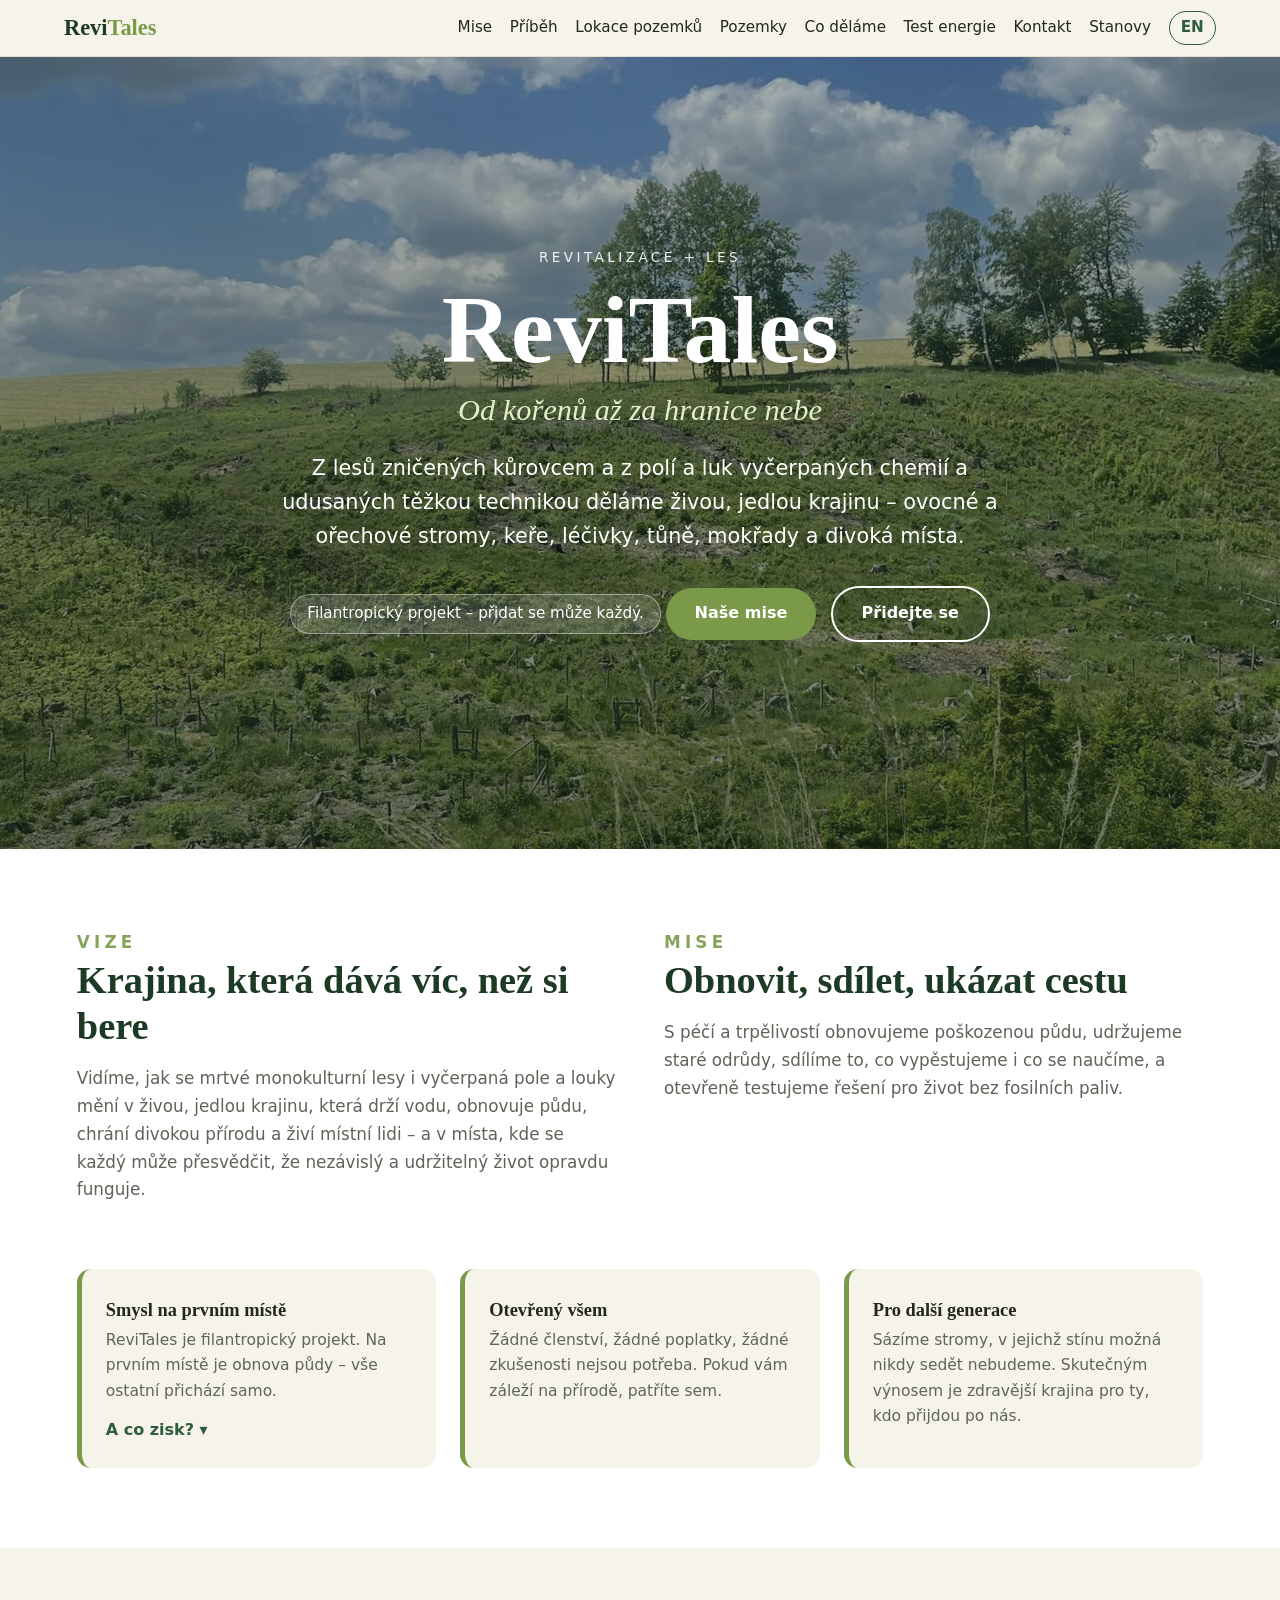
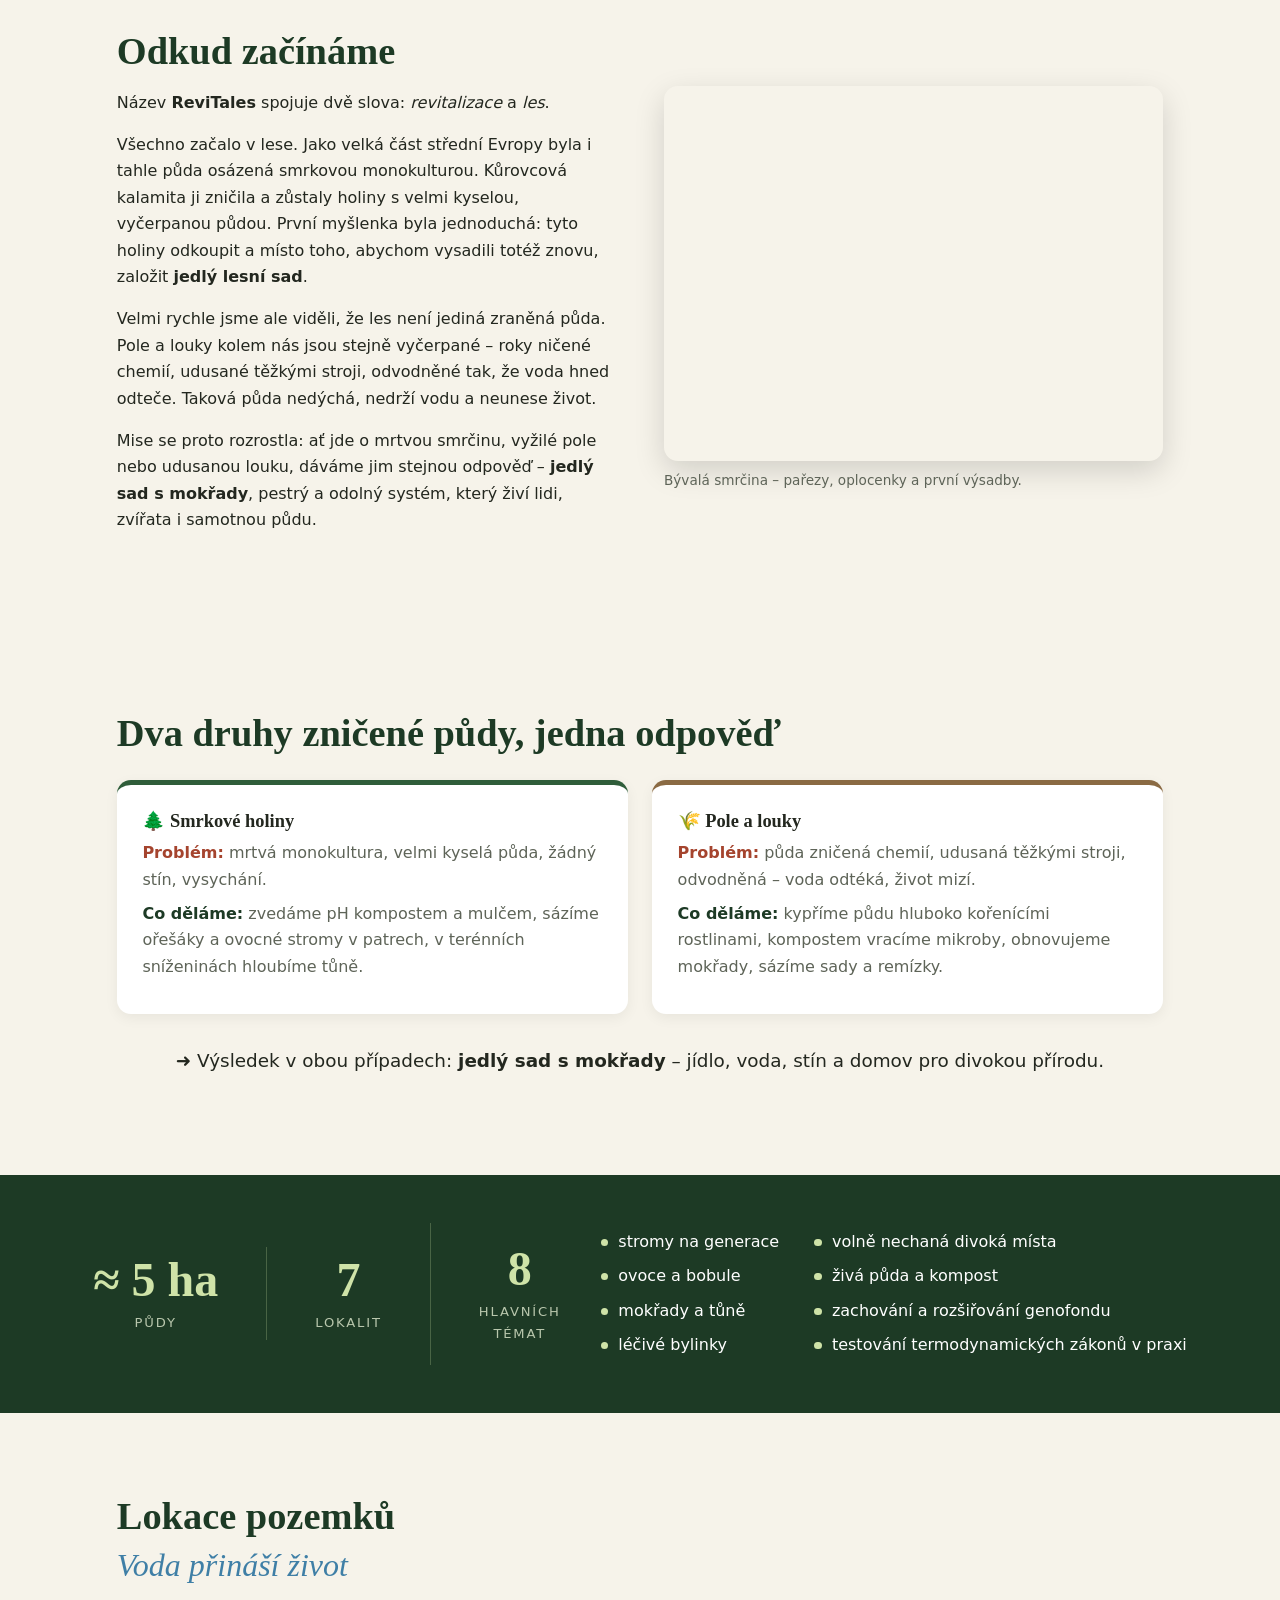
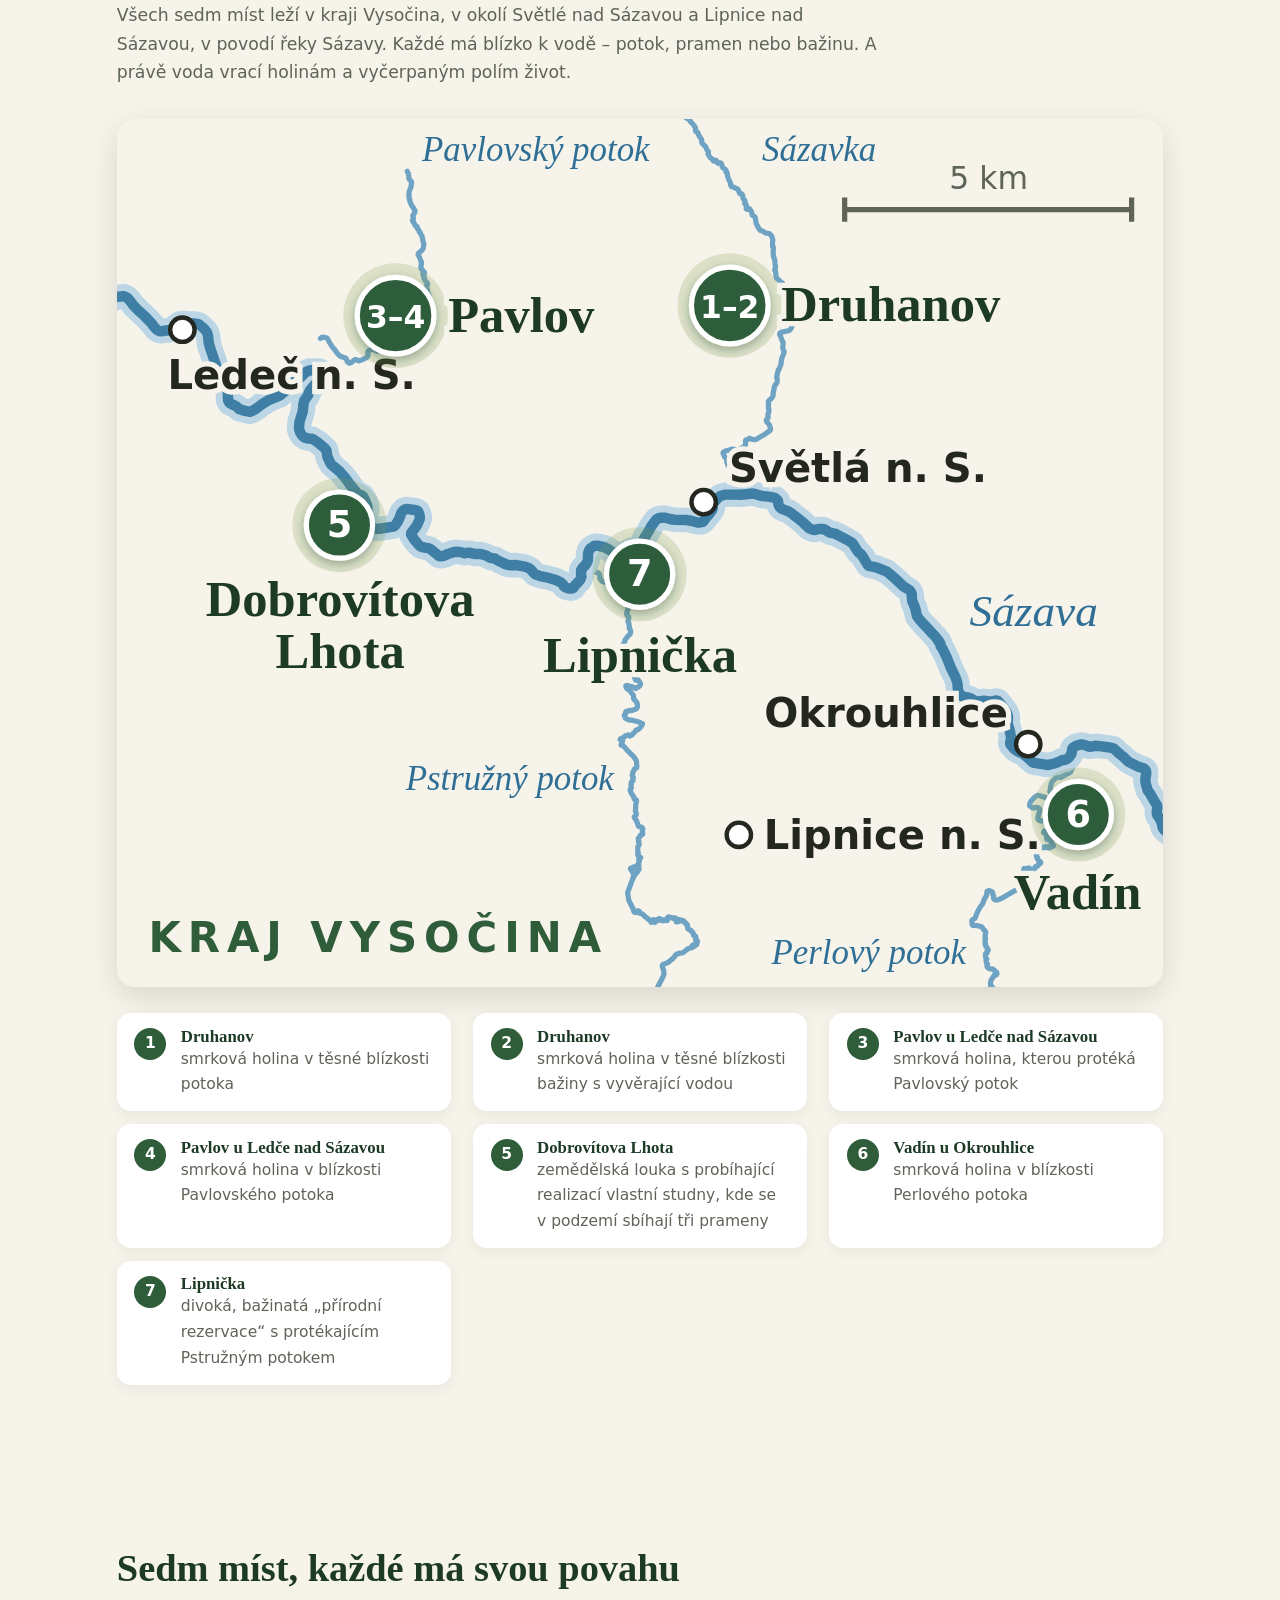
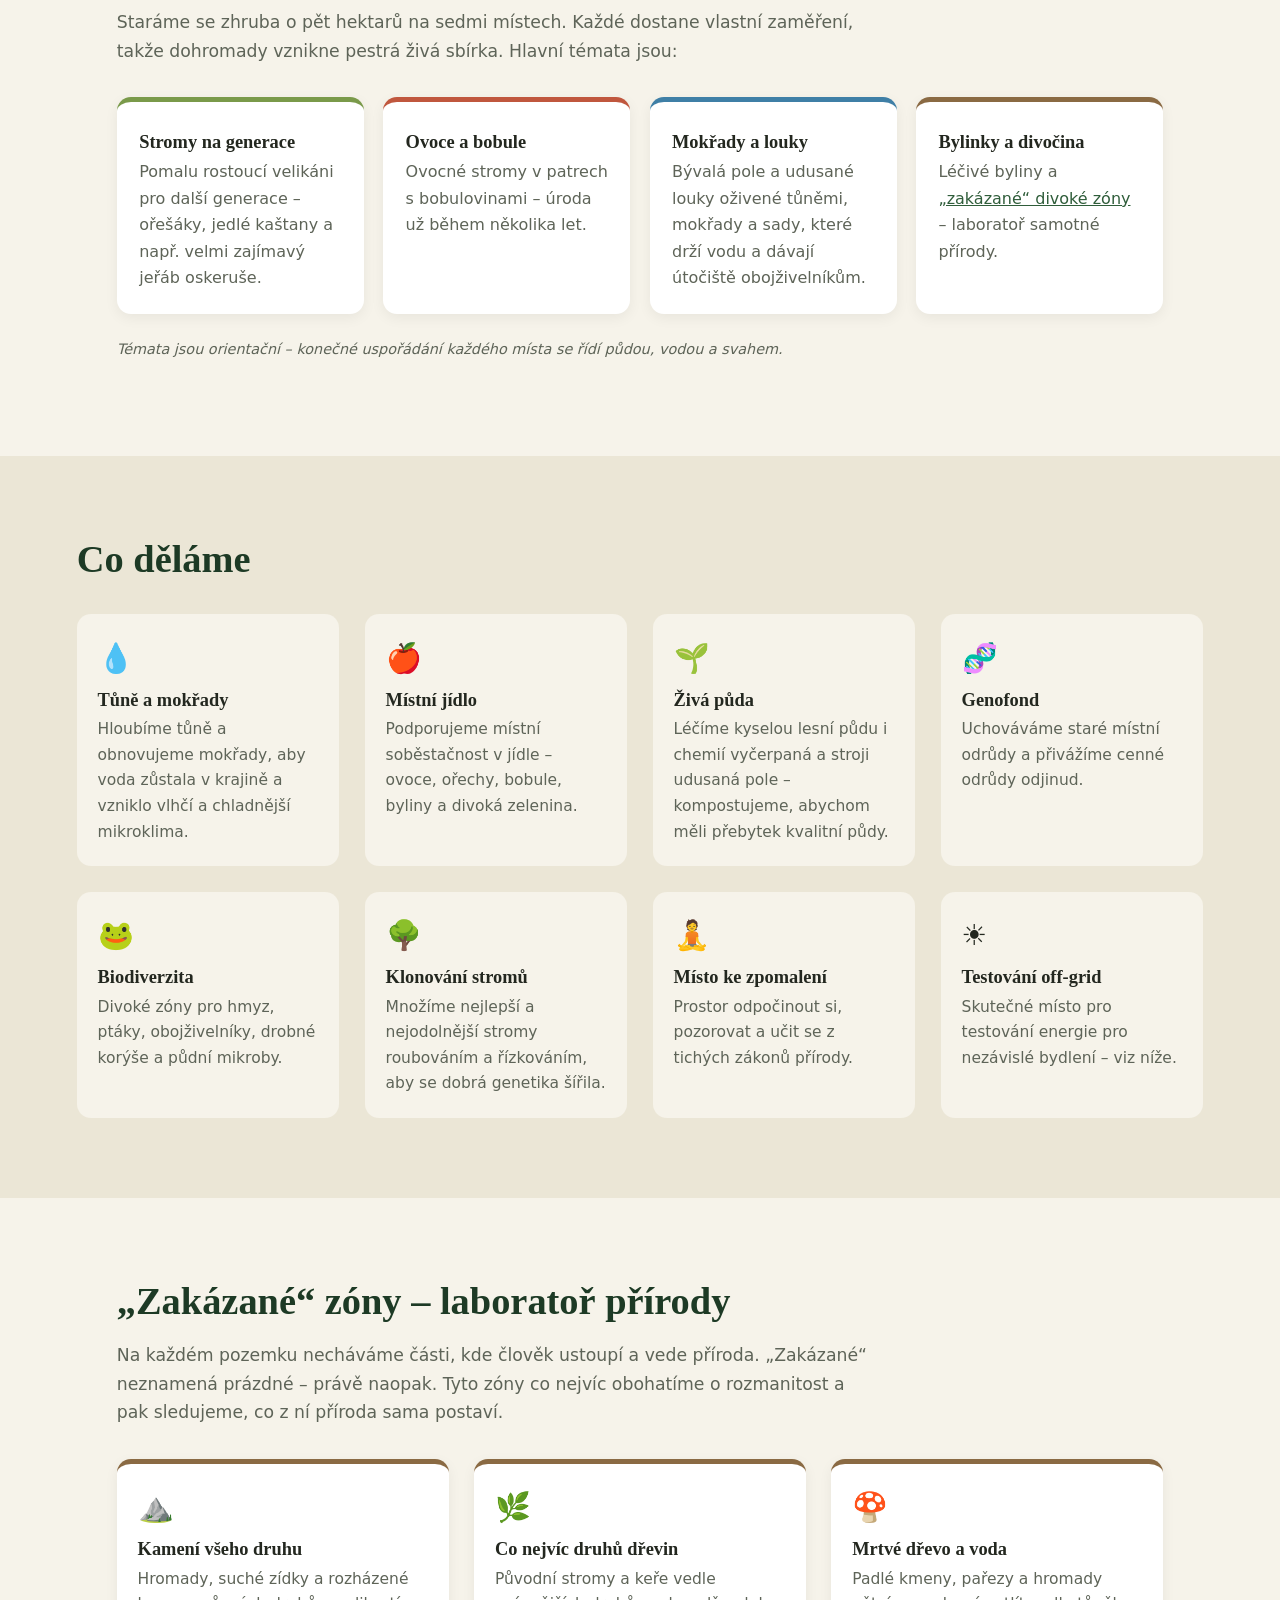
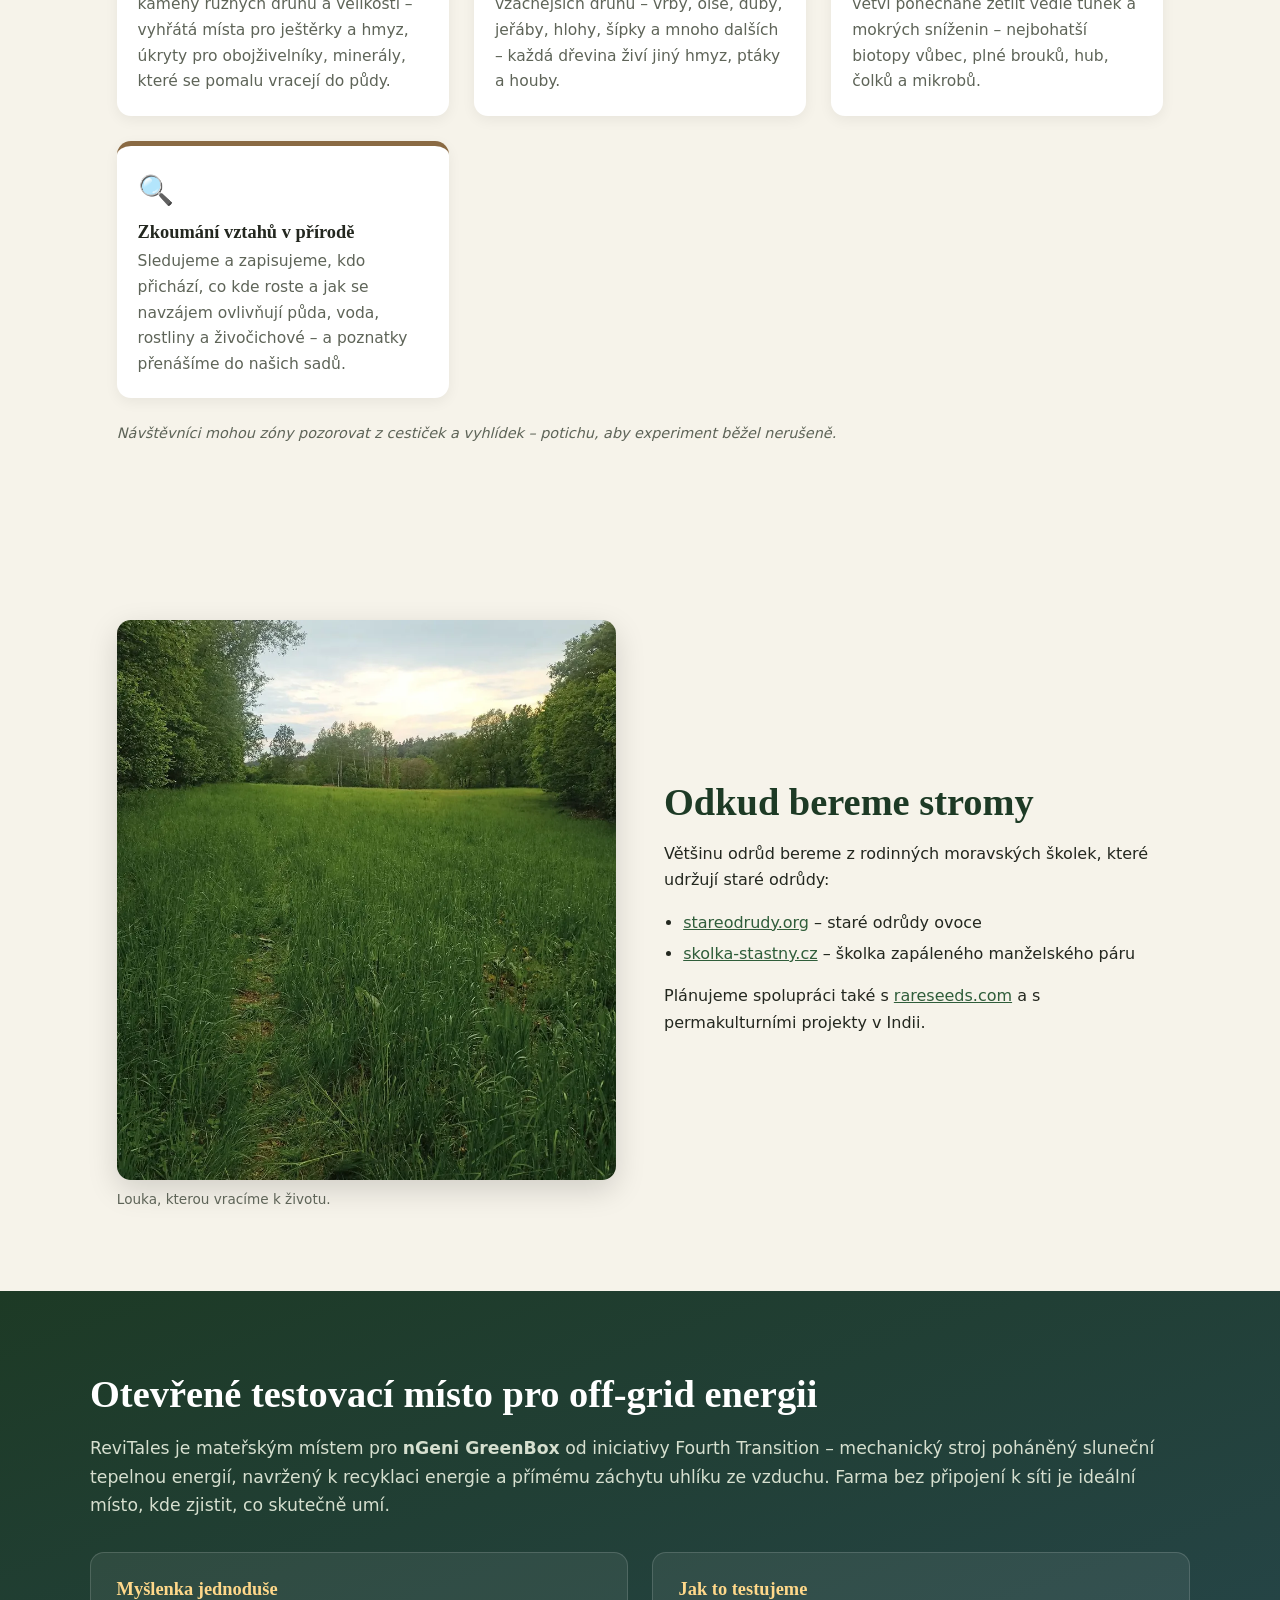
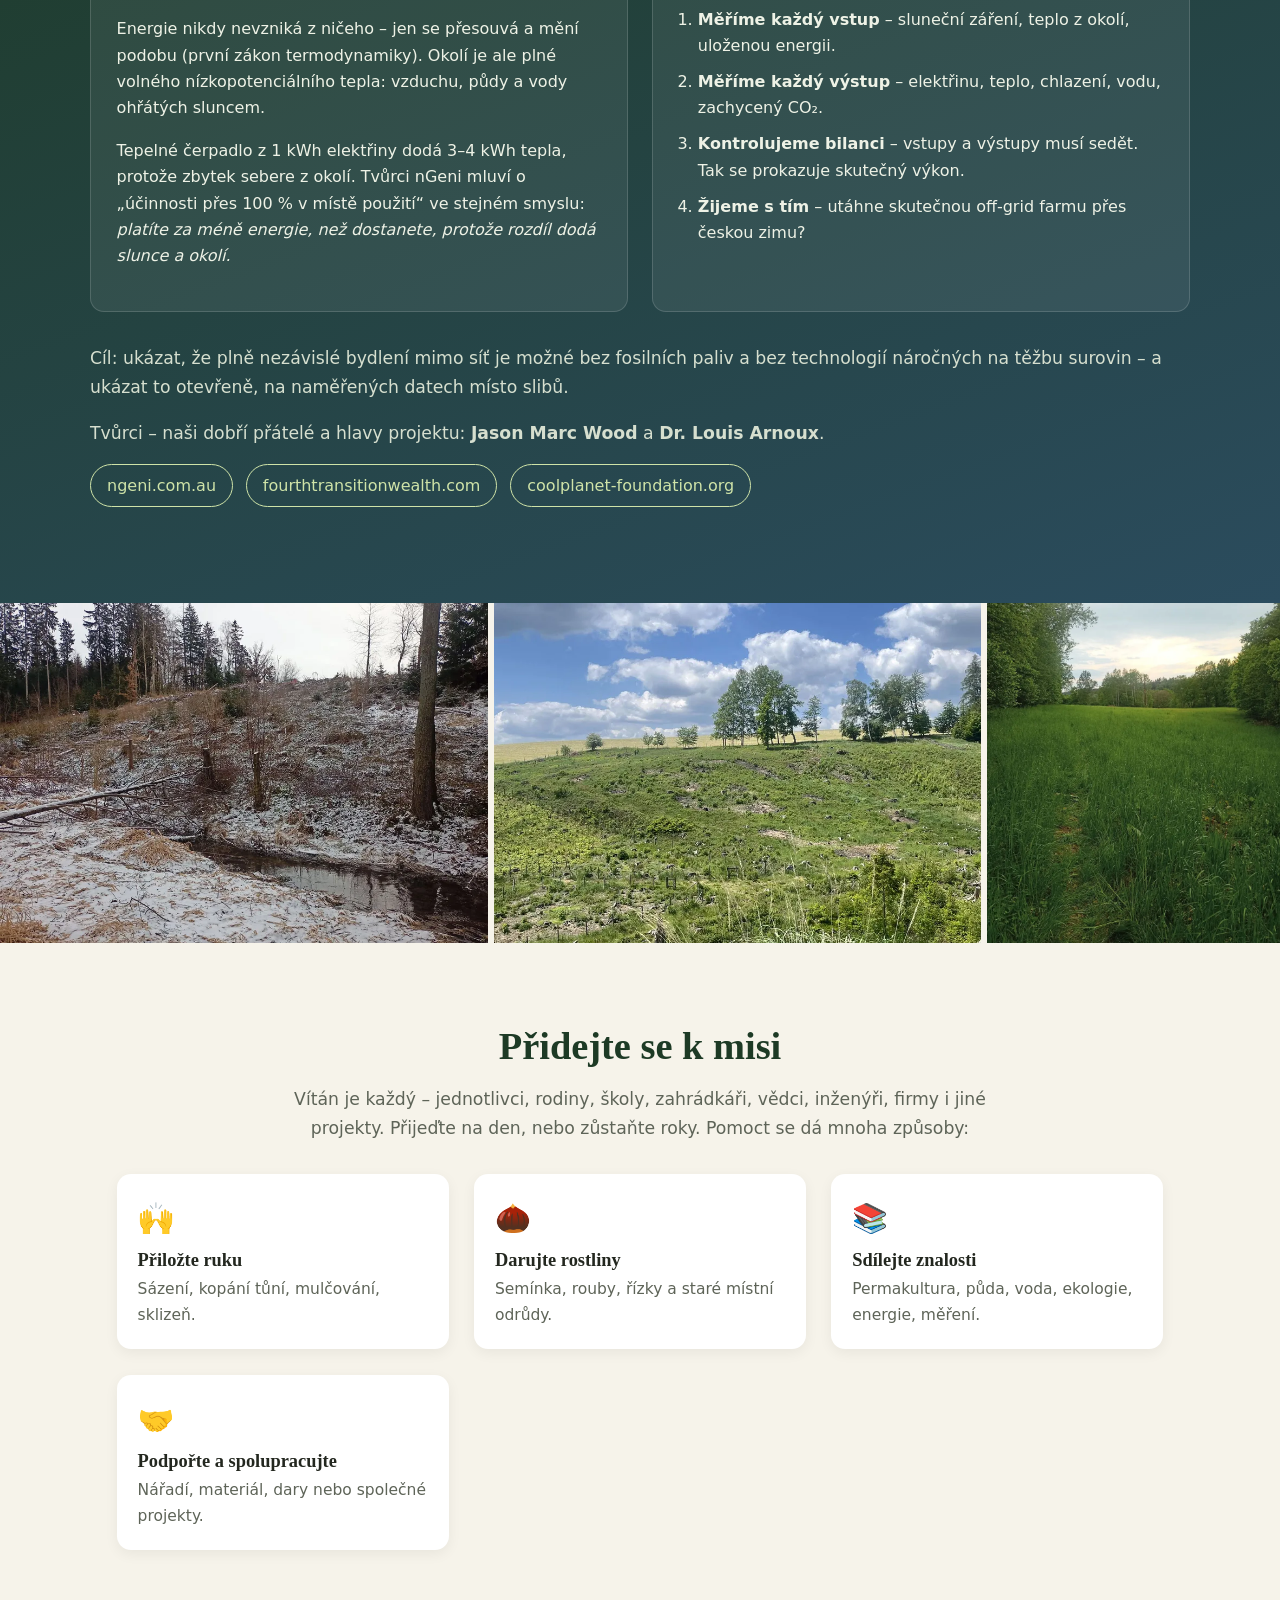
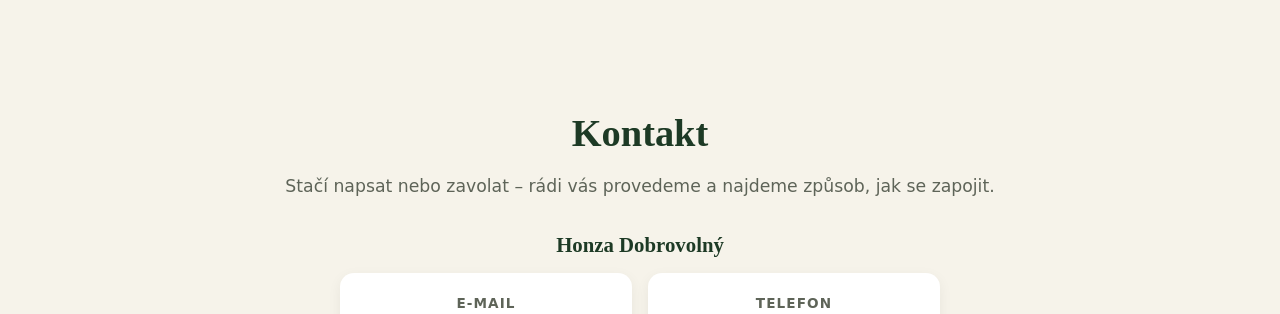
==== commit ddfb0d3d: "Map: separate larger, simplified mobile version (desktop unchanged) Co-Authored-By: Claude Opus 5.5 " ====
--- a/index.html
+++ b/index.html
@@ -234,7 +234,7 @@
   <p class="motto">Voda přináší život</p>
   <p class="intro">Všech sedm míst leží v kraji Vysočina, v okolí Světlé nad Sázavou a Lipnice nad Sázavou, v povodí řeky Sázavy. Každé má blízko k vodě – potok, pramen nebo bažinu. A právě voda vrací holinám a vyčerpaným polím život.</p>
   <figure class="map">
-    <a href="images/mapa-pozemku.svg" target="_blank" title="Otevřít mapu ve větší velikosti"><img src="images/mapa-pozemku.svg" width="1000" height="594" alt="Mapa sedmi pozemků ReviTales v kraji Vysočina u Světlé nad Sázavou a Lipnice nad Sázavou: Druhanov, Pavlov, Dobrovítova Lhota, Lipnička a Vadín u řeky Sázavy a jejích potoků" loading="lazy" decoding="async"></a>
+    <a href="images/mapa-pozemku.svg" target="_blank" title="Otevřít mapu ve větší velikosti"><picture><source media="(max-width: 600px)" srcset="images/mapa-pozemku-m.svg" width="600" height="498"><img src="images/mapa-pozemku.svg" width="1000" height="594" alt="Mapa sedmi pozemků ReviTales v kraji Vysočina u Světlé nad Sázavou a Lipnice nad Sázavou: Druhanov, Pavlov, Dobrovítova Lhota, Lipnička a Vadín u řeky Sázavy a jejích potoků" loading="lazy" decoding="async"></picture></a>
   </figure>
   <ol class="sites-list">
     <li><span class="n">1</span><div><b>Druhanov</b>smrková holina v těsné blízkosti potoka</div></li>
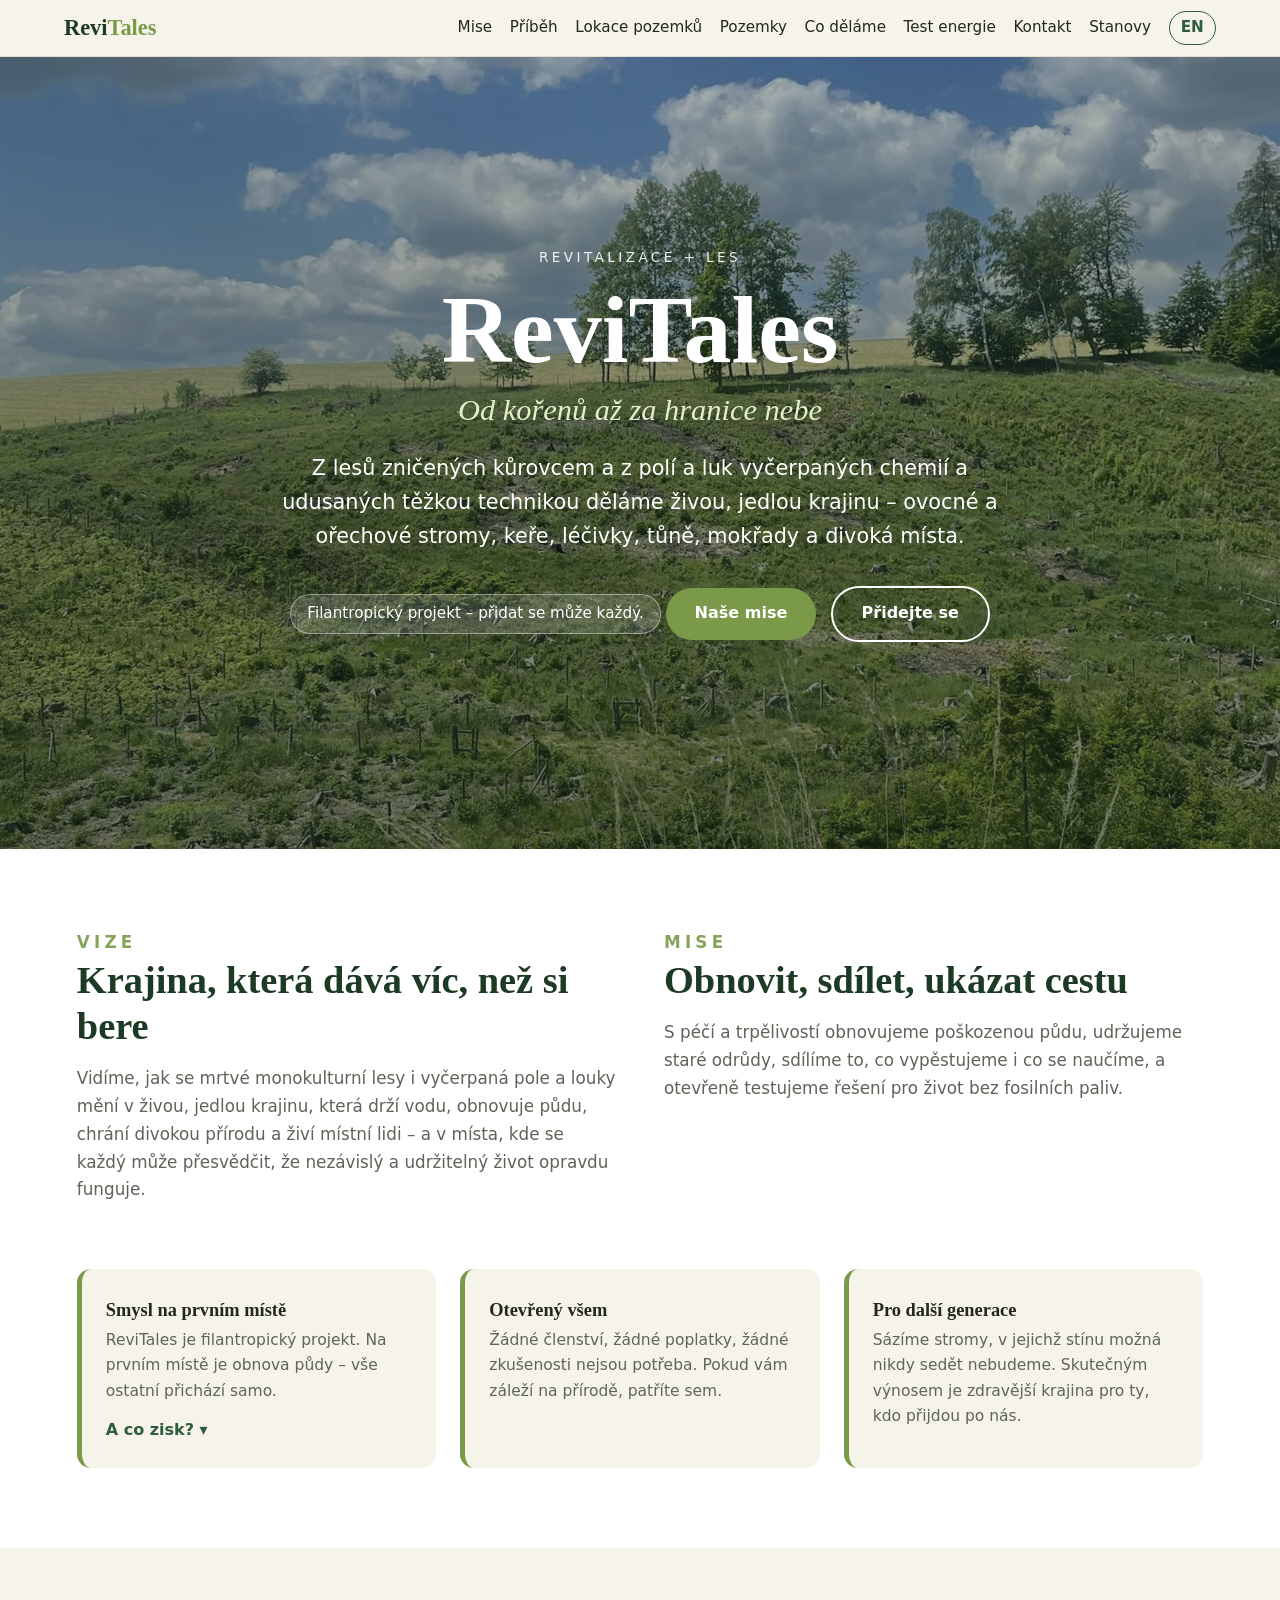
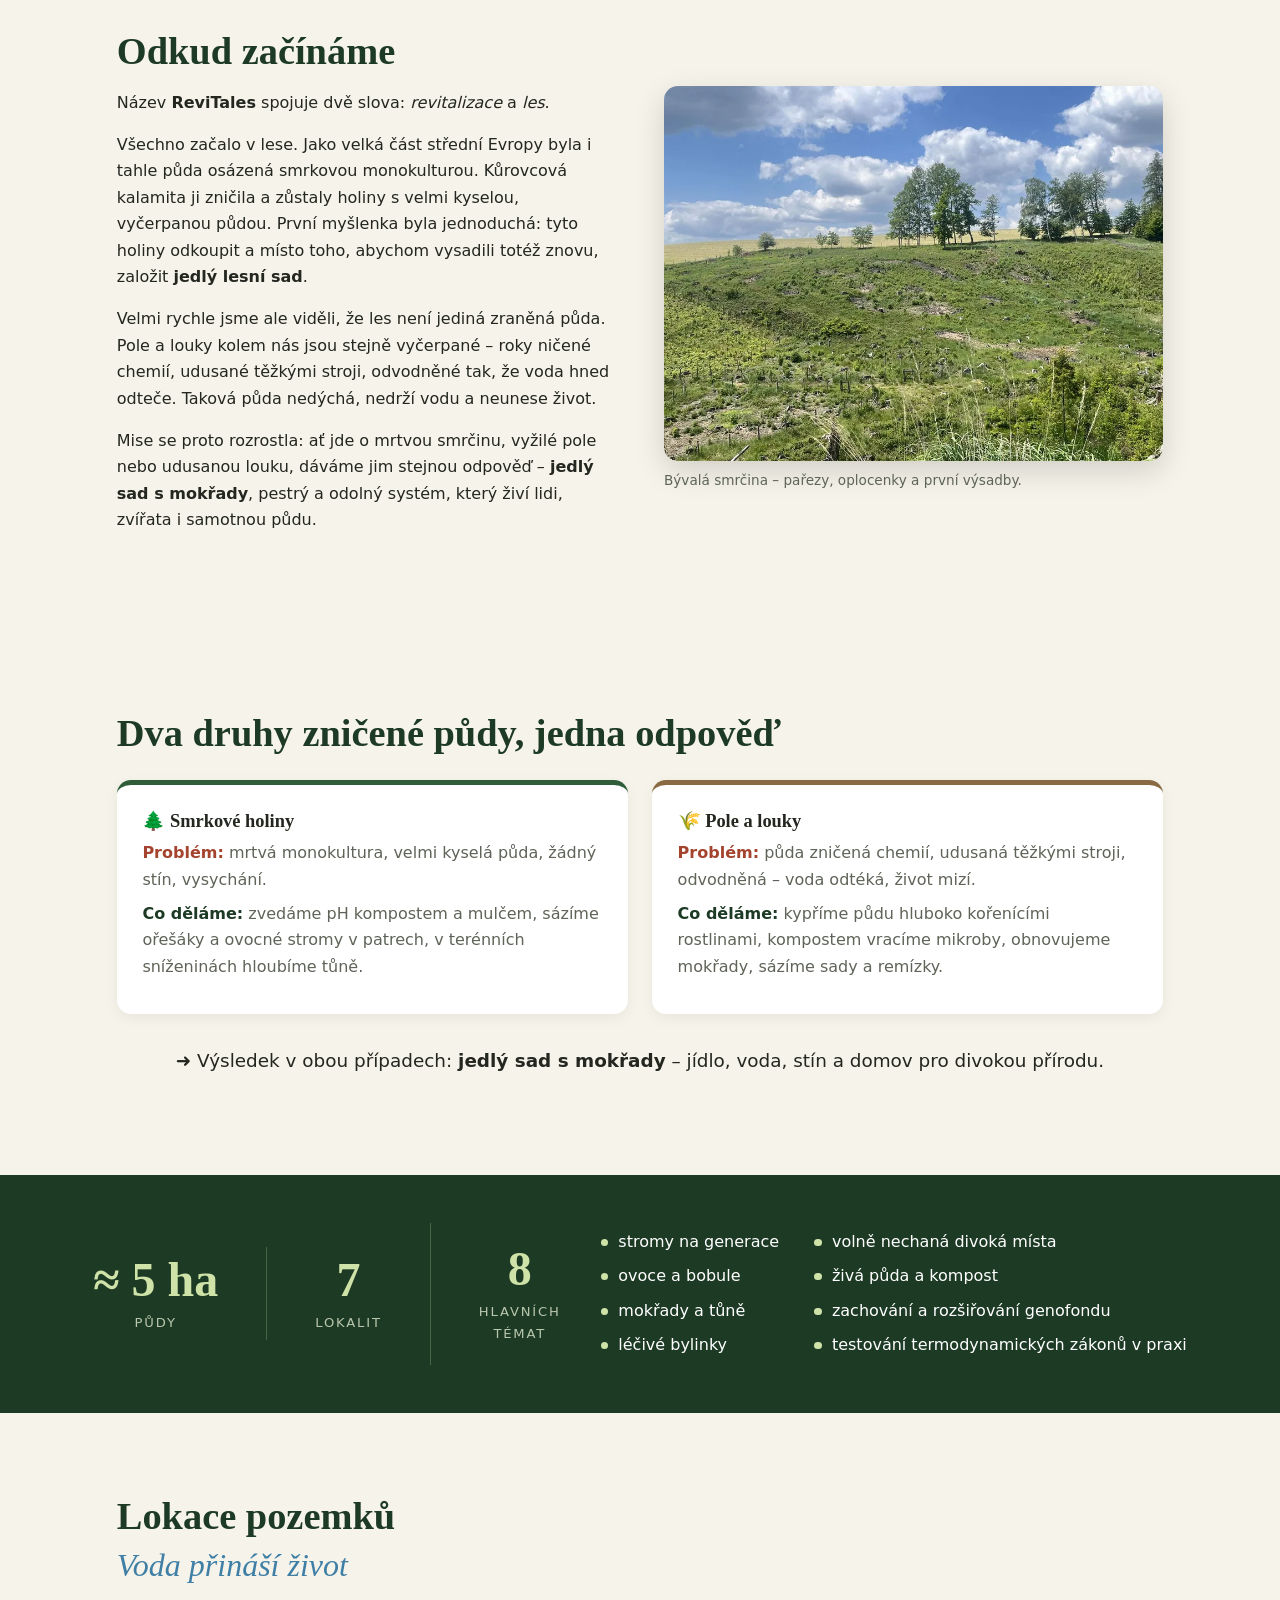
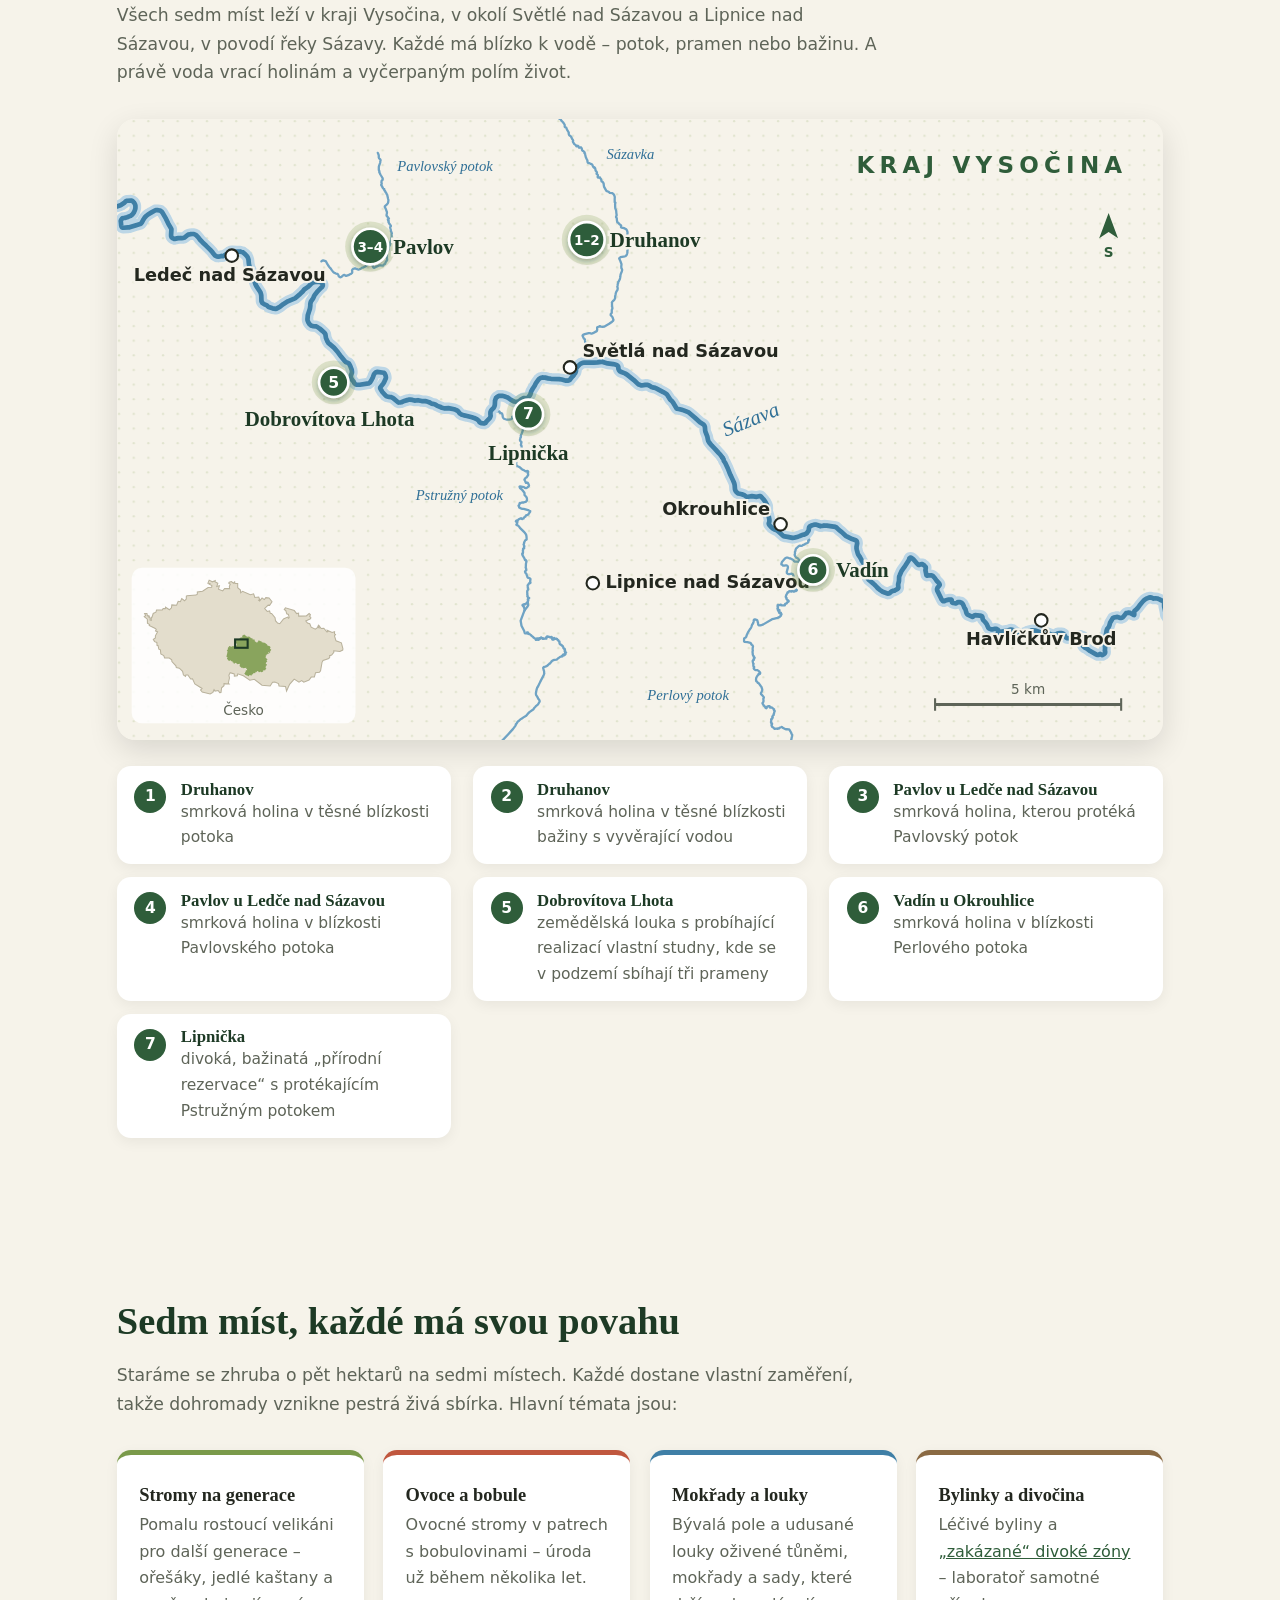
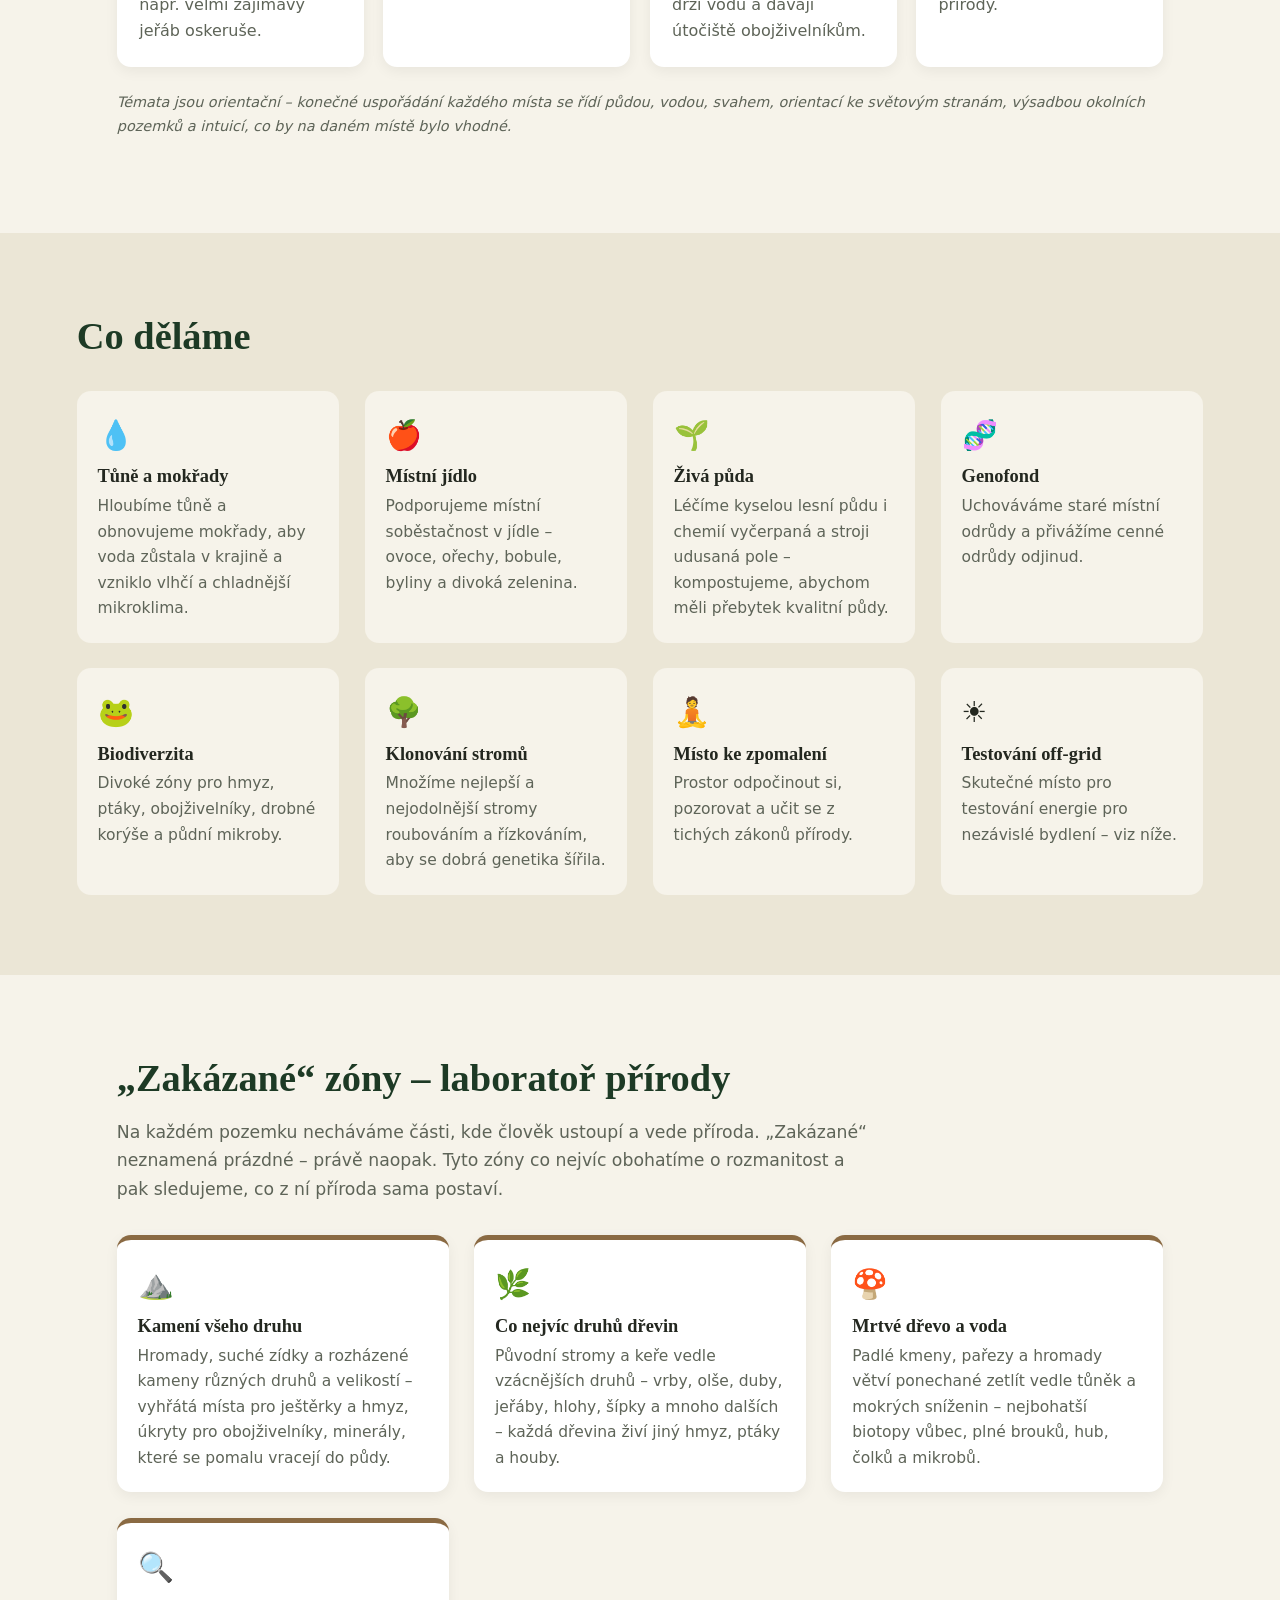
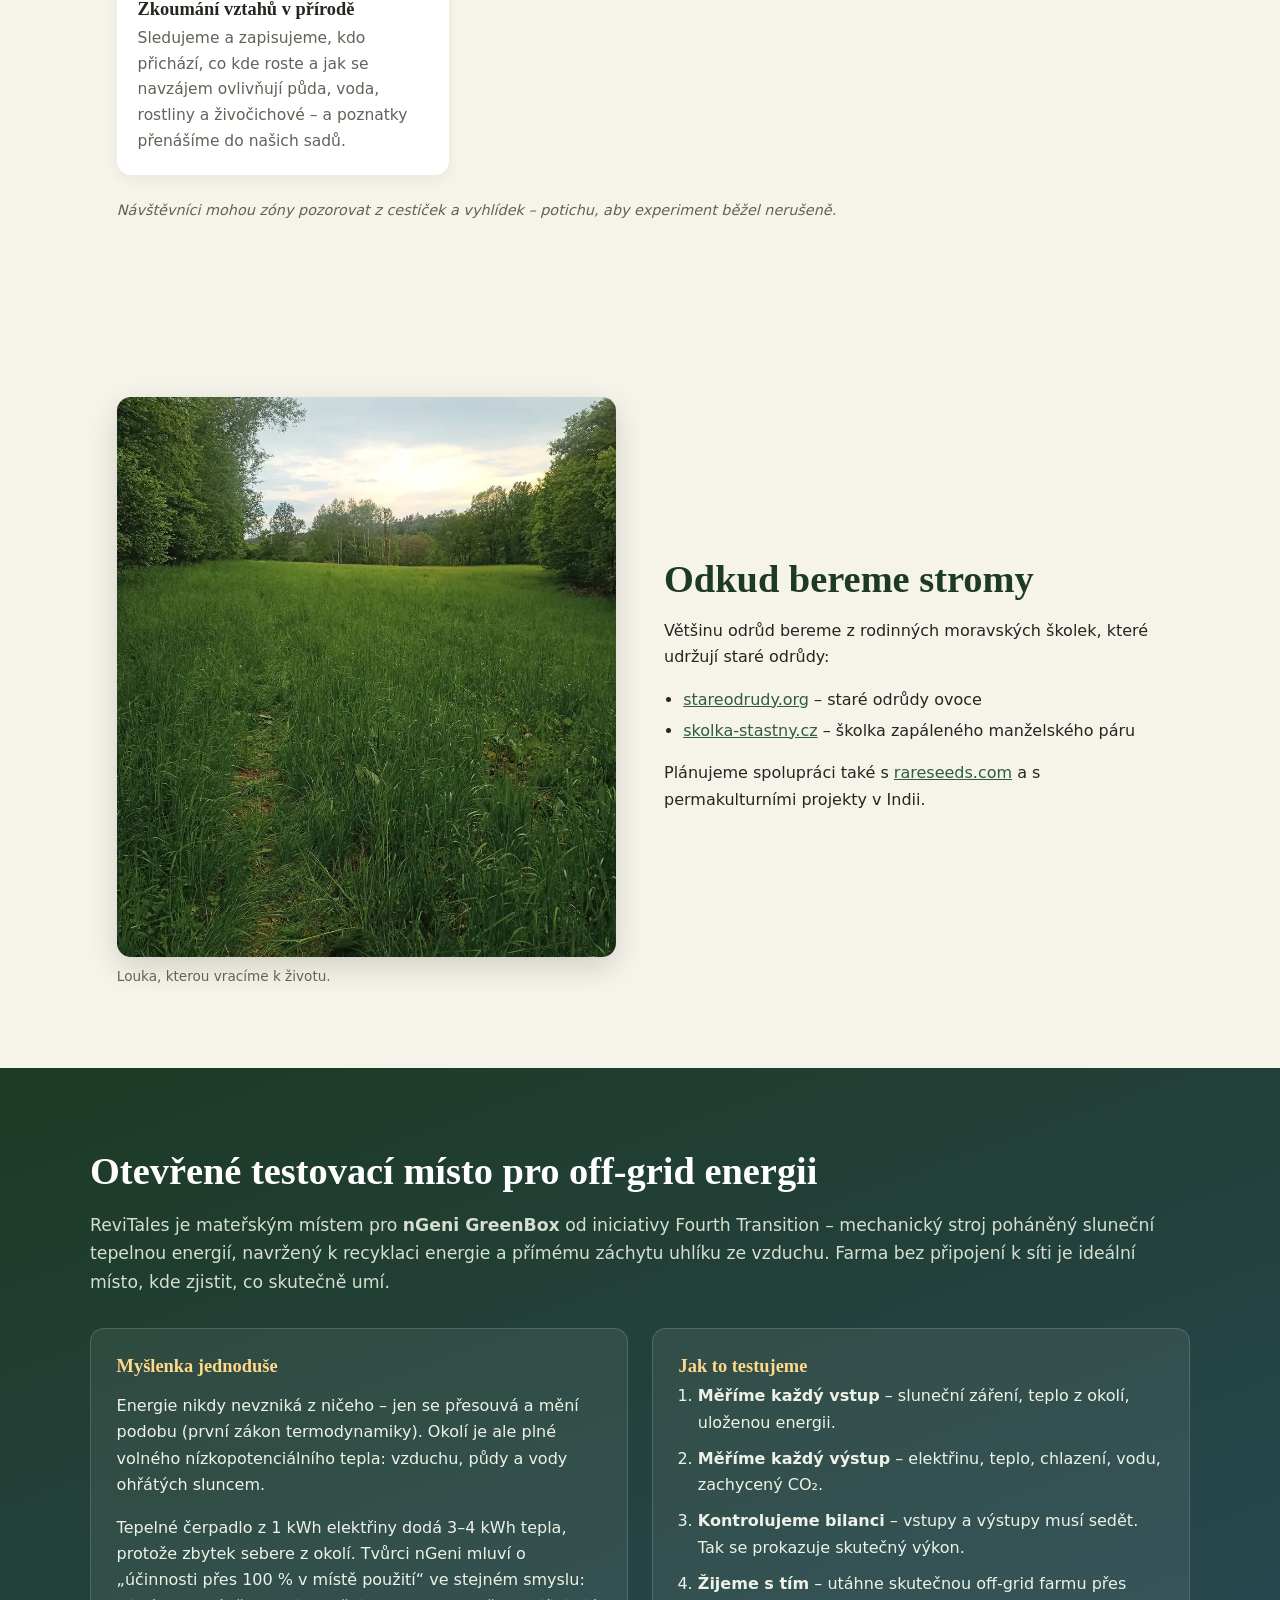
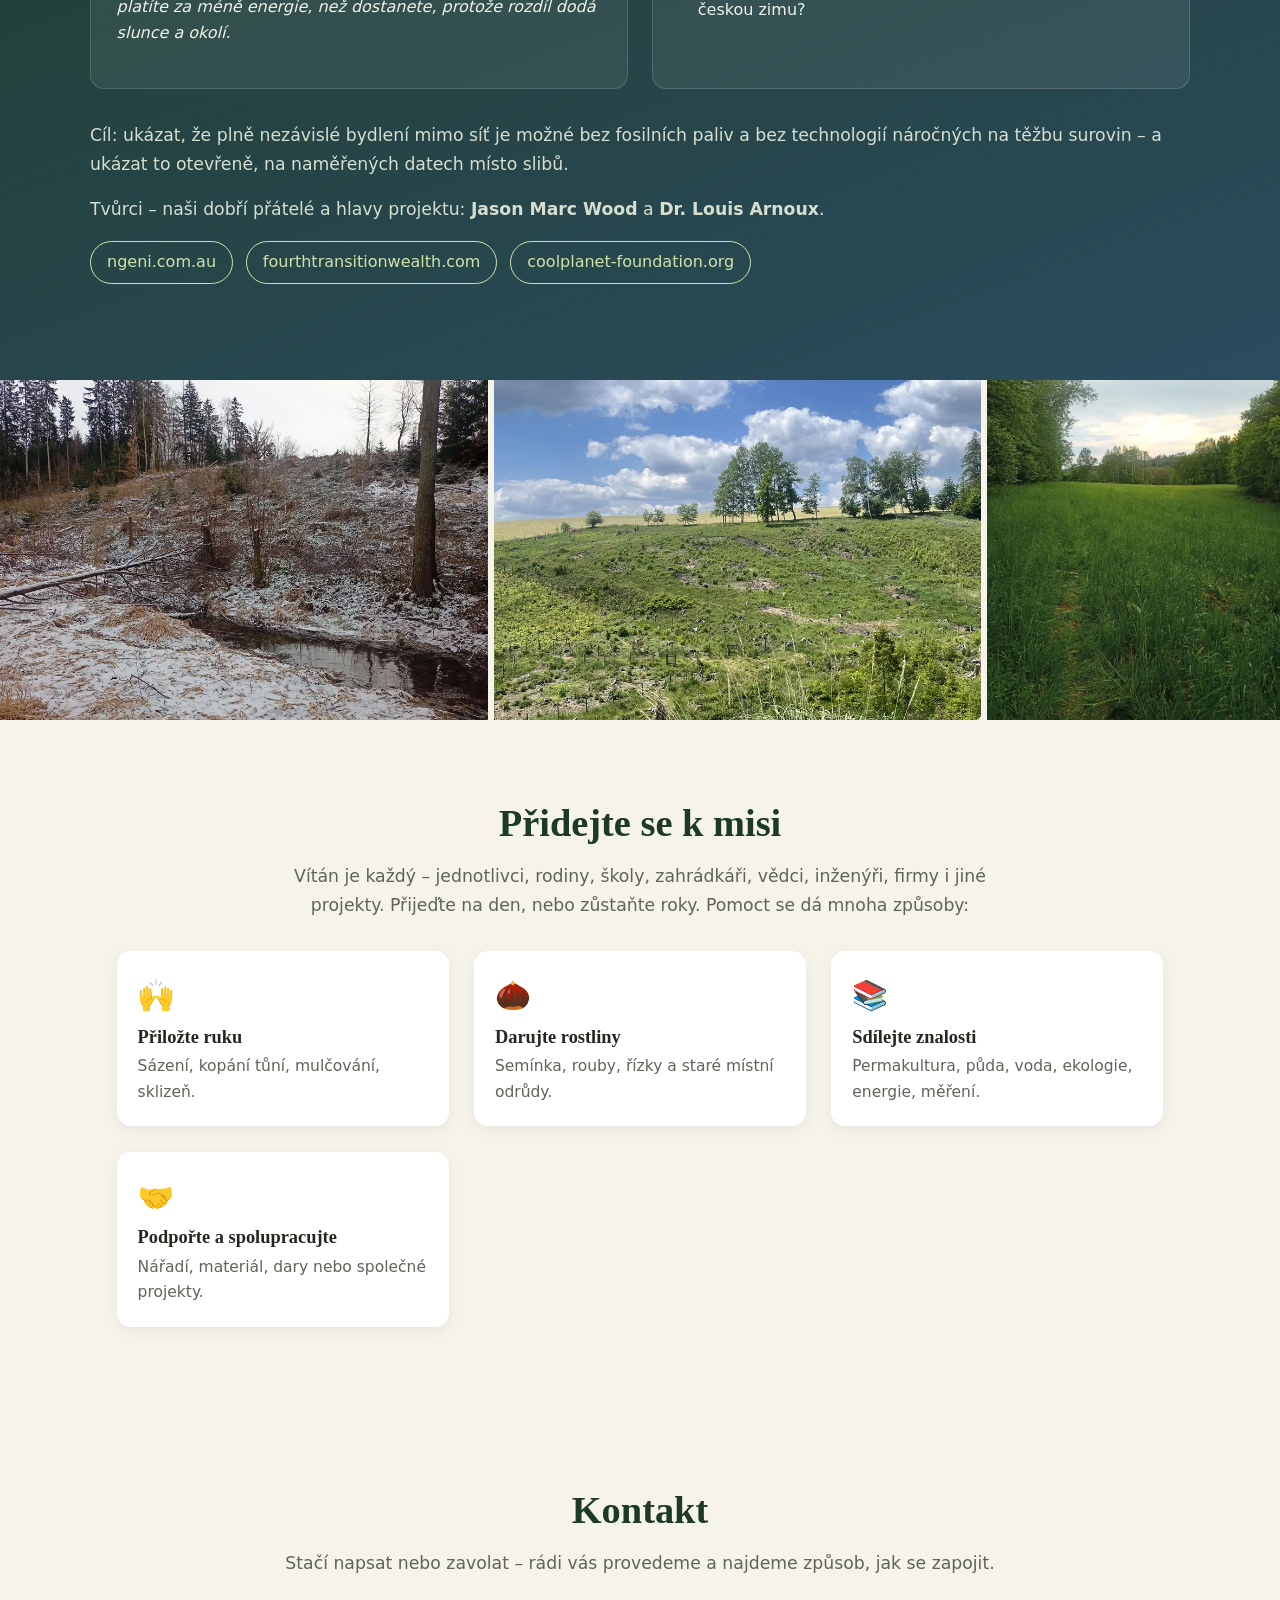
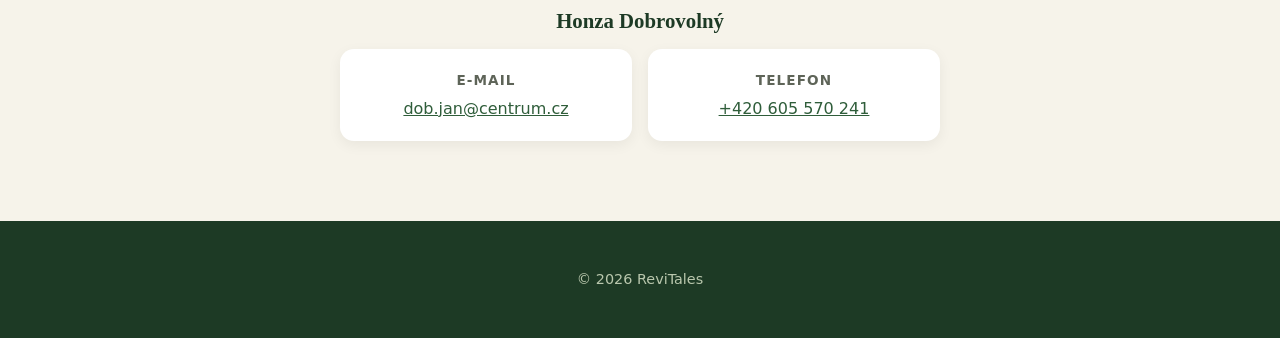
==== commit aff9cc34: "Sites note: layout also follows orientation, neighbouring planting, intuition Co-Authored-By: Claude" ====
--- a/index.html
+++ b/index.html
@@ -271,7 +271,7 @@
       <p>Léčivé byliny a <a href="#wild">„zakázané“ divoké zóny</a> – laboratoř samotné přírody.</p>
     </article>
   </div>
-  <p class="note">Témata jsou orientační – konečné uspořádání každého místa se řídí půdou, vodou a svahem.</p>
+  <p class="note">Témata jsou orientační – konečné uspořádání každého místa se řídí půdou, vodou, svahem, orientací ke světovým stranám, výsadbou okolních pozemků a intuicí, co by na daném místě bylo vhodné.</p>
 </section>
 
 <!-- WORK -->
